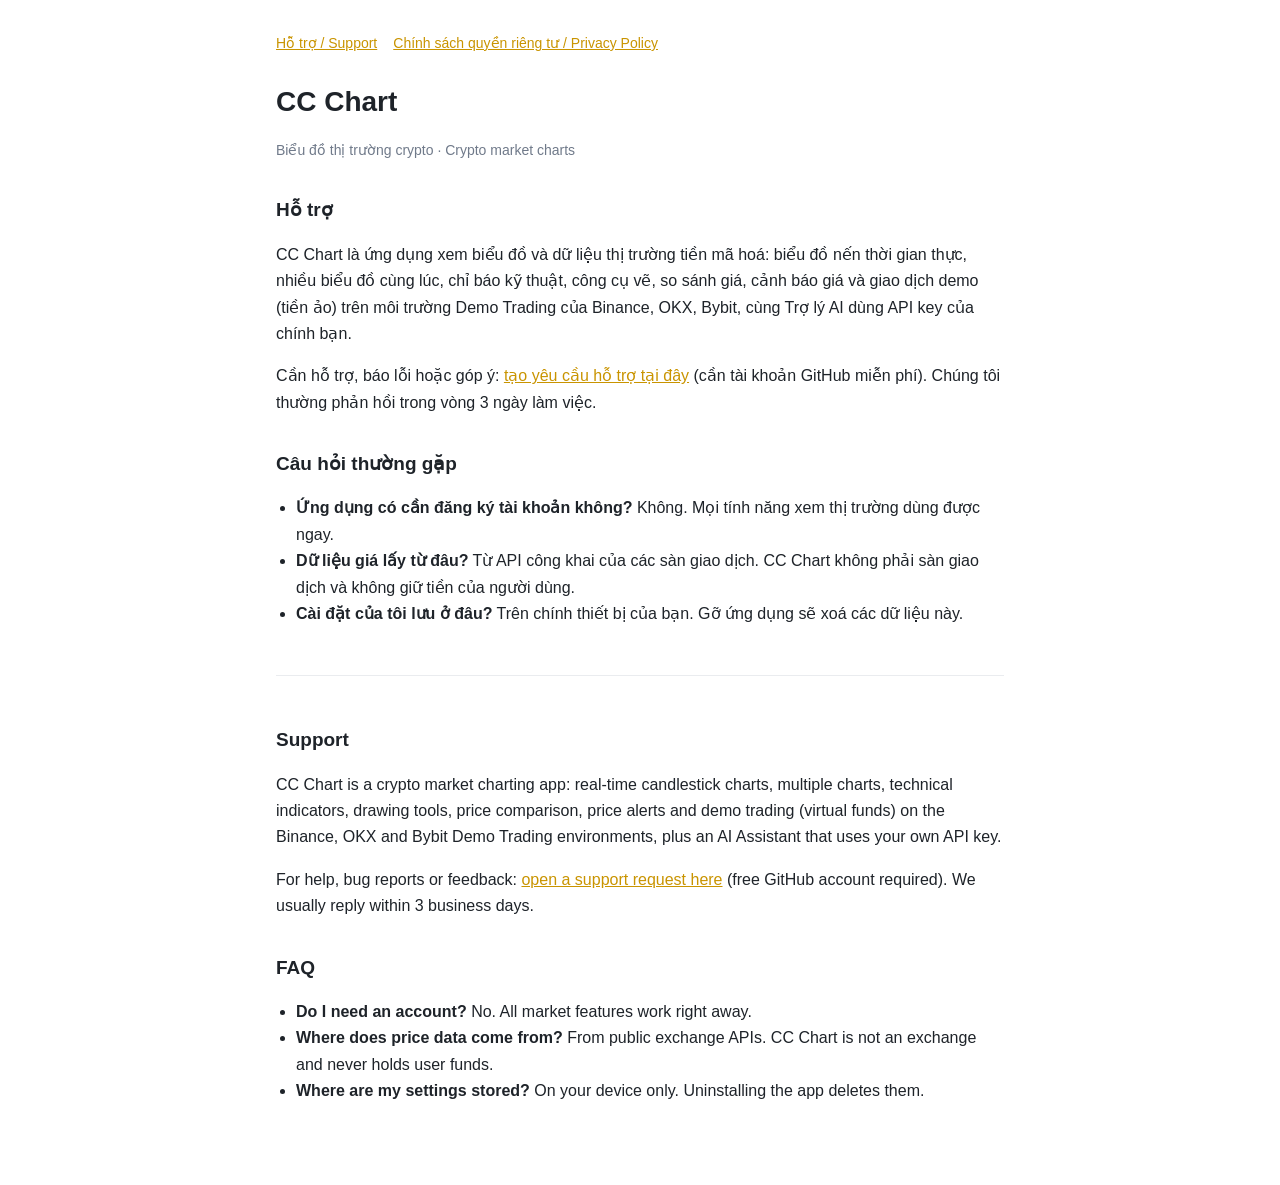
==== index.html @ 3f622470 "Thêm lại Trợ lý AI (Anthropic, key của người dùng)" ====
<!doctype html><html lang="vi"><head><meta charset="utf-8"><meta name="viewport" content="width=device-width,initial-scale=1">
<title>CC Chart — Hỗ trợ / Support</title><link rel="stylesheet" href="style.css"></head><body><main>
<nav><a href="./">Hỗ trợ / Support</a><a href="privacy.html">Chính sách quyền riêng tư / Privacy Policy</a></nav>
<h1>CC Chart</h1><p class="muted">Biểu đồ thị trường crypto · Crypto market charts</p>

<h2>Hỗ trợ</h2>
<p>CC Chart là ứng dụng xem biểu đồ và dữ liệu thị trường tiền mã hoá: biểu đồ nến thời gian thực, nhiều biểu đồ cùng lúc, chỉ báo kỹ thuật, công cụ vẽ, so sánh giá, cảnh báo giá và giao dịch demo (tiền ảo) trên môi trường Demo Trading của Binance, OKX, Bybit, cùng Trợ lý AI dùng API key của chính bạn.</p>
<p>Cần hỗ trợ, báo lỗi hoặc góp ý: <a href="https://github.com/Thientran2910/cc-chart-legal/issues/new">tạo yêu cầu hỗ trợ tại đây</a> (cần tài khoản GitHub miễn phí). Chúng tôi thường phản hồi trong vòng 3 ngày làm việc.</p>
<h2>Câu hỏi thường gặp</h2>
<ul>
<li><b>Ứng dụng có cần đăng ký tài khoản không?</b> Không. Mọi tính năng xem thị trường dùng được ngay.</li>
<li><b>Dữ liệu giá lấy từ đâu?</b> Từ API công khai của các sàn giao dịch. CC Chart không phải sàn giao dịch và không giữ tiền của người dùng.</li>
<li><b>Cài đặt của tôi lưu ở đâu?</b> Trên chính thiết bị của bạn. Gỡ ứng dụng sẽ xoá các dữ liệu này.</li>
</ul>

<hr>
<h2>Support</h2>
<p>CC Chart is a crypto market charting app: real-time candlestick charts, multiple charts, technical indicators, drawing tools, price comparison, price alerts and demo trading (virtual funds) on the Binance, OKX and Bybit Demo Trading environments, plus an AI Assistant that uses your own API key.</p>
<p>For help, bug reports or feedback: <a href="https://github.com/Thientran2910/cc-chart-legal/issues/new">open a support request here</a> (free GitHub account required). We usually reply within 3 business days.</p>
<h2>FAQ</h2>
<ul>
<li><b>Do I need an account?</b> No. All market features work right away.</li>
<li><b>Where does price data come from?</b> From public exchange APIs. CC Chart is not an exchange and never holds user funds.</li>
<li><b>Where are my settings stored?</b> On your device only. Uninstalling the app deletes them.</li>
</ul>
</main></body></html>
---- style.css ----
:root{--bg:#fff;--fg:#1e2329;--muted:#707a8a;--line:#eaecef;--accent:#c99400}
@media (prefers-color-scheme:dark){:root{--bg:#0b0e11;--fg:#eaecef;--muted:#848e9c;--line:#2b3139;--accent:#f0b90b}}
*{box-sizing:border-box}body{margin:0;background:var(--bg);color:var(--fg);font:16px/1.65 -apple-system,BlinkMacSystemFont,"Segoe UI",Roboto,sans-serif}
main{max-width:760px;margin:0 auto;padding:32px 16px 64px}h1{font-size:28px;margin:0 0 4px}h2{font-size:19px;margin:32px 0 8px}
.muted{color:var(--muted);font-size:14px}a{color:var(--accent)}nav{display:flex;gap:16px;font-size:14px;margin-bottom:24px}
hr{border:0;border-top:1px solid var(--line);margin:48px 0}ul{padding-left:20px}
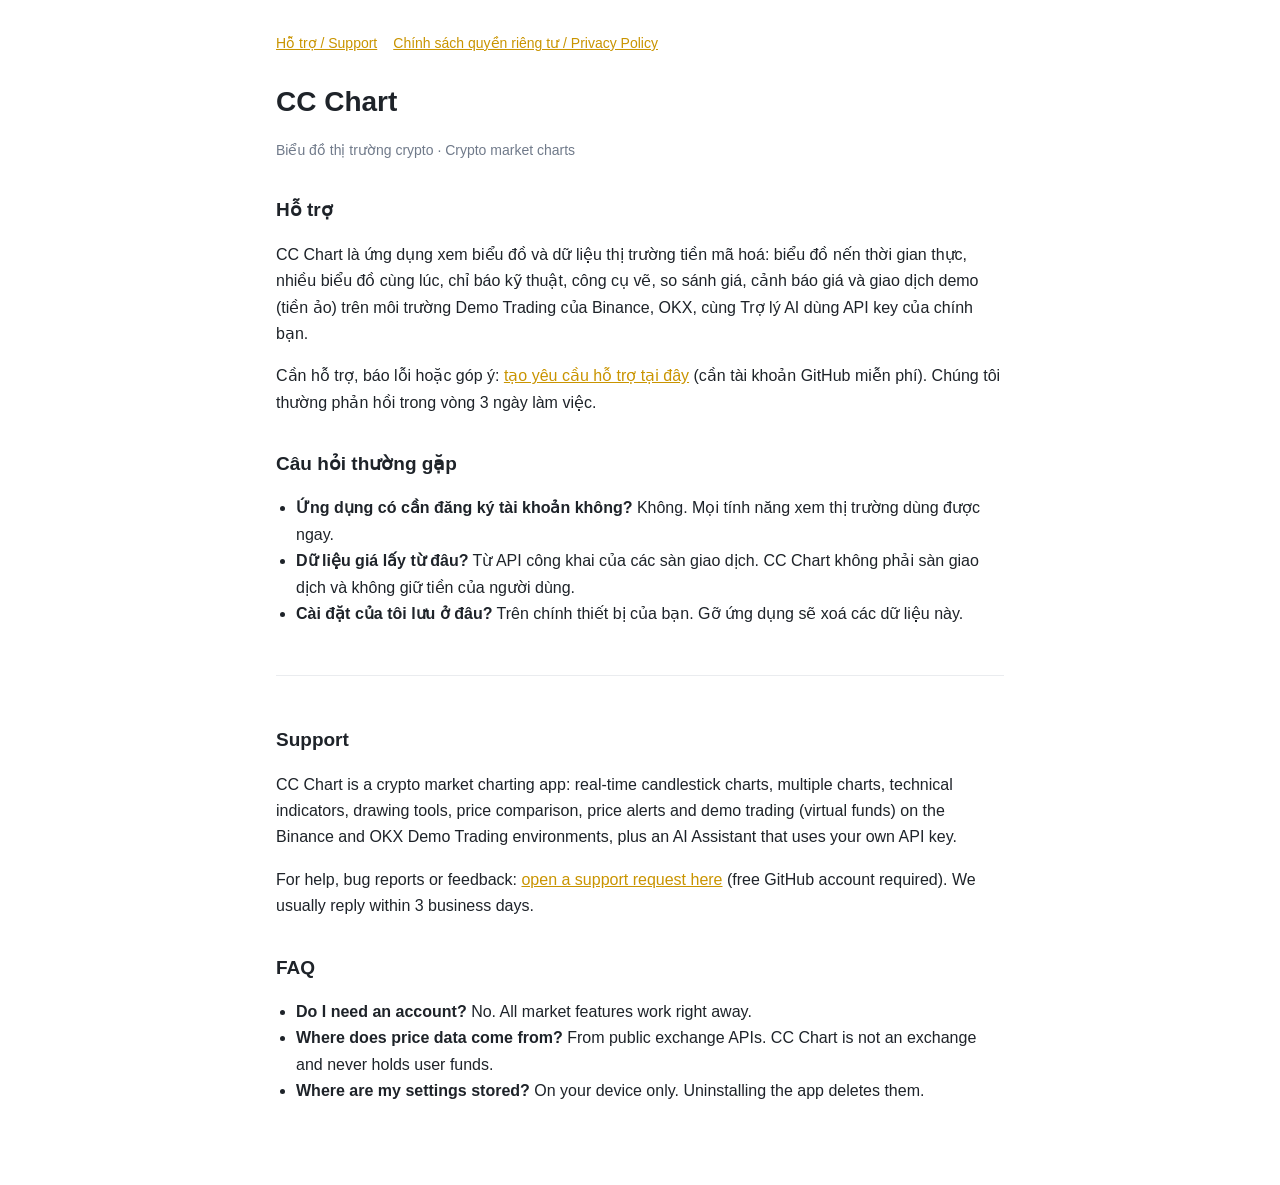
==== commit 2cdabea5: "Bản 1.0: Binance và OKX" ====
--- a/index.html
+++ b/index.html
@@ -4,7 +4,7 @@
 <h1>CC Chart</h1><p class="muted">Biểu đồ thị trường crypto · Crypto market charts</p>
 
 <h2>Hỗ trợ</h2>
-<p>CC Chart là ứng dụng xem biểu đồ và dữ liệu thị trường tiền mã hoá: biểu đồ nến thời gian thực, nhiều biểu đồ cùng lúc, chỉ báo kỹ thuật, công cụ vẽ, so sánh giá, cảnh báo giá và giao dịch demo (tiền ảo) trên môi trường Demo Trading của Binance, OKX, Bybit, cùng Trợ lý AI dùng API key của chính bạn.</p>
+<p>CC Chart là ứng dụng xem biểu đồ và dữ liệu thị trường tiền mã hoá: biểu đồ nến thời gian thực, nhiều biểu đồ cùng lúc, chỉ báo kỹ thuật, công cụ vẽ, so sánh giá, cảnh báo giá và giao dịch demo (tiền ảo) trên môi trường Demo Trading của Binance, OKX, cùng Trợ lý AI dùng API key của chính bạn.</p>
 <p>Cần hỗ trợ, báo lỗi hoặc góp ý: <a href="https://github.com/Thientran2910/cc-chart-legal/issues/new">tạo yêu cầu hỗ trợ tại đây</a> (cần tài khoản GitHub miễn phí). Chúng tôi thường phản hồi trong vòng 3 ngày làm việc.</p>
 <h2>Câu hỏi thường gặp</h2>
 <ul>
@@ -15,7 +15,7 @@
 
 <hr>
 <h2>Support</h2>
-<p>CC Chart is a crypto market charting app: real-time candlestick charts, multiple charts, technical indicators, drawing tools, price comparison, price alerts and demo trading (virtual funds) on the Binance, OKX and Bybit Demo Trading environments, plus an AI Assistant that uses your own API key.</p>
+<p>CC Chart is a crypto market charting app: real-time candlestick charts, multiple charts, technical indicators, drawing tools, price comparison, price alerts and demo trading (virtual funds) on the Binance and OKX Demo Trading environments, plus an AI Assistant that uses your own API key.</p>
 <p>For help, bug reports or feedback: <a href="https://github.com/Thientran2910/cc-chart-legal/issues/new">open a support request here</a> (free GitHub account required). We usually reply within 3 business days.</p>
 <h2>FAQ</h2>
 <ul>
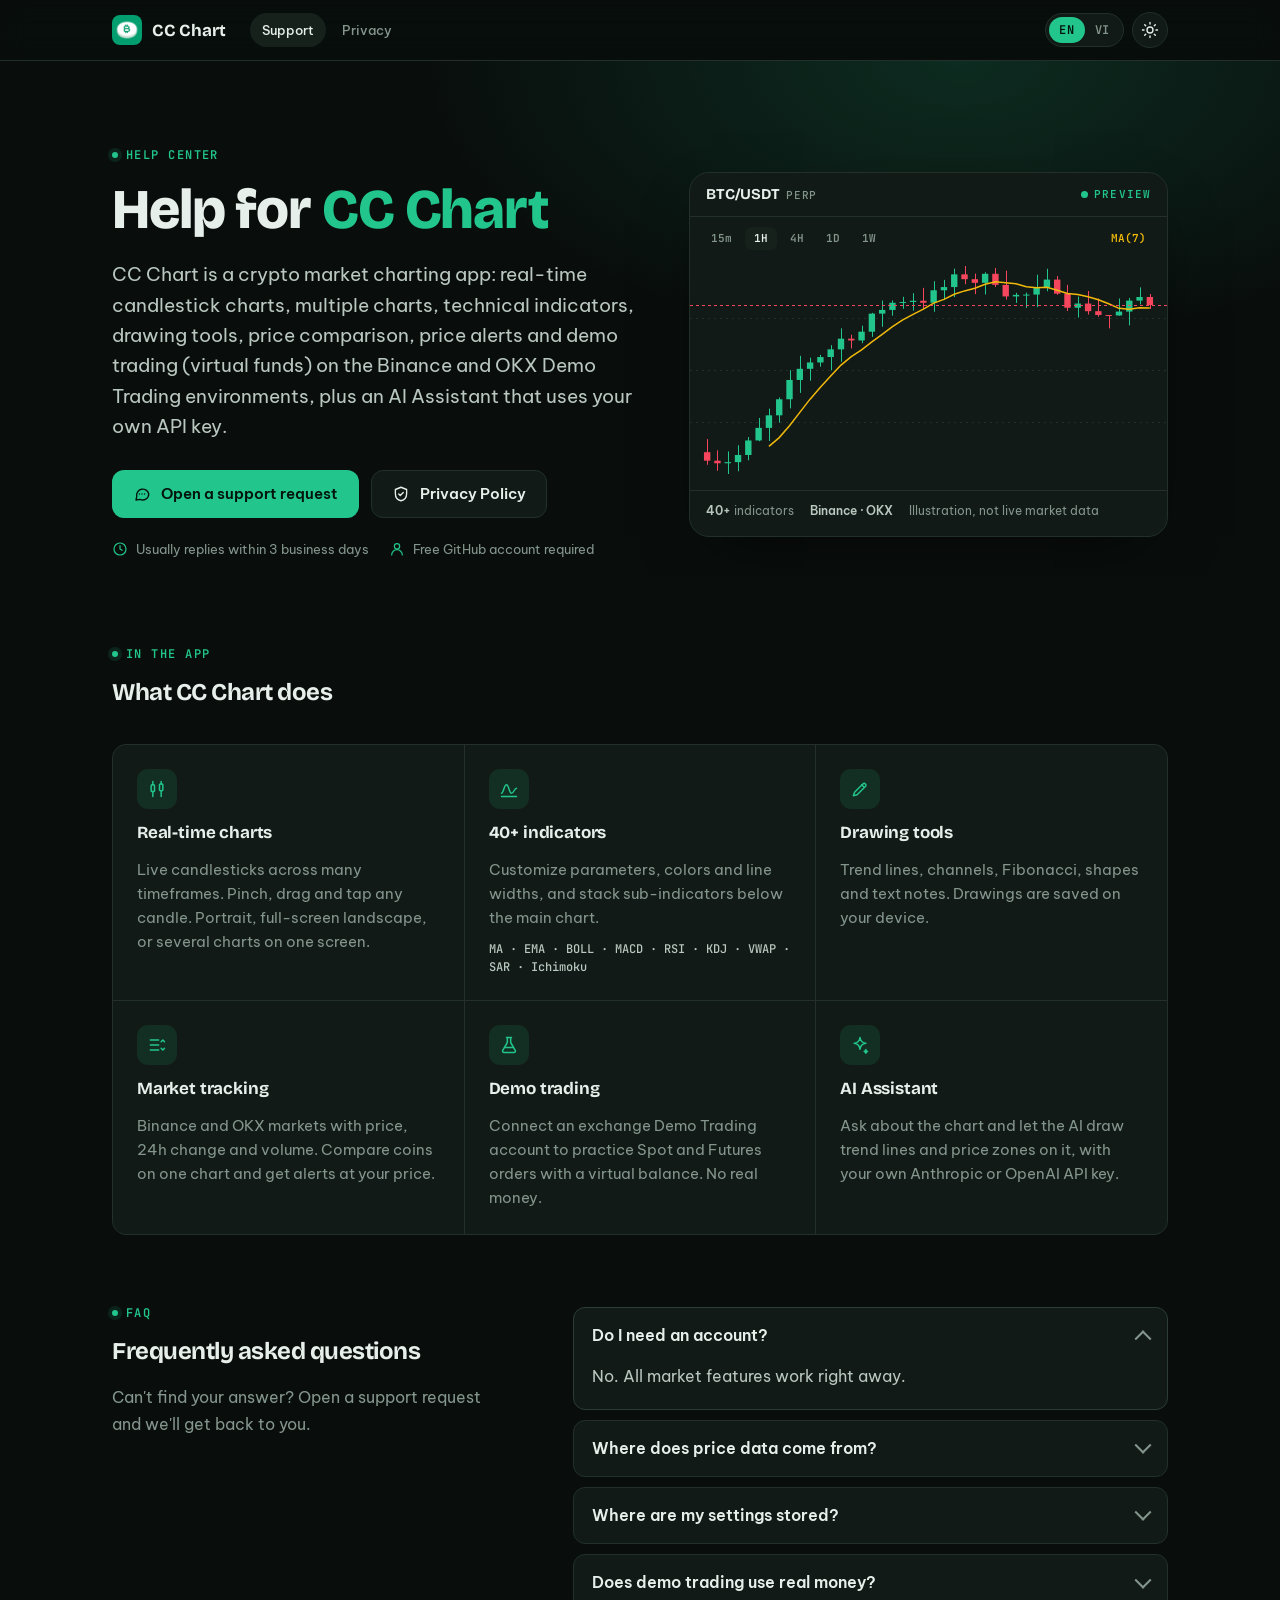
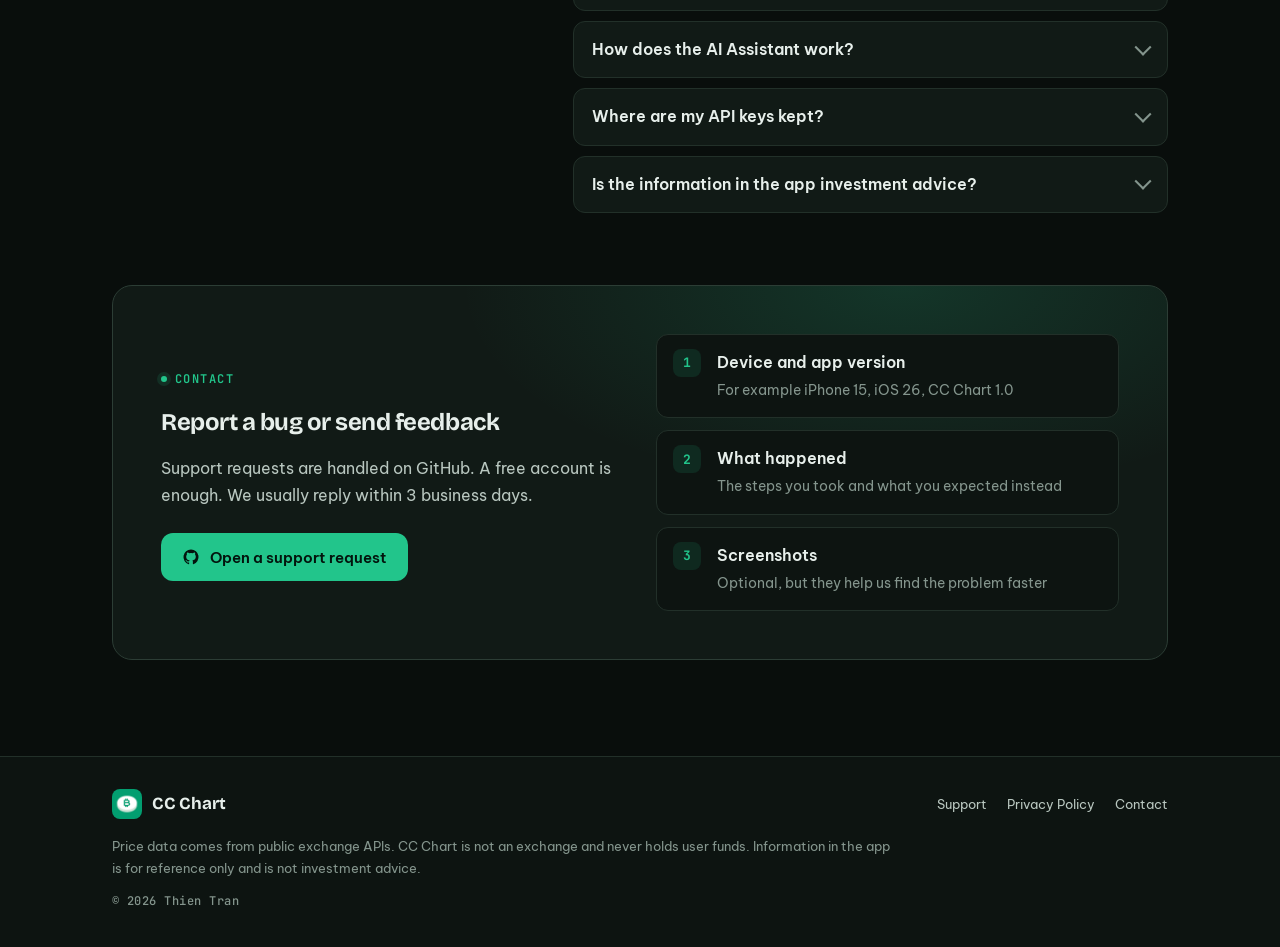
==== commit 4369afb4: "Làm lại trang Hỗ trợ và Quyền riêng tư: song ngữ EN/VI, giao diện tối/sáng Co-Authored-By: Claude Op" ====
--- a/index.html
+++ b/index.html
@@ -1,26 +1,592 @@
-<!doctype html><html lang="vi"><head><meta charset="utf-8"><meta name="viewport" content="width=device-width,initial-scale=1">
-<title>CC Chart — Hỗ trợ / Support</title><link rel="stylesheet" href="style.css"></head><body><main>
-<nav><a href="./">Hỗ trợ / Support</a><a href="privacy.html">Chính sách quyền riêng tư / Privacy Policy</a></nav>
-<h1>CC Chart</h1><p class="muted">Biểu đồ thị trường crypto · Crypto market charts</p>
-
-<h2>Hỗ trợ</h2>
-<p>CC Chart là ứng dụng xem biểu đồ và dữ liệu thị trường tiền mã hoá: biểu đồ nến thời gian thực, nhiều biểu đồ cùng lúc, chỉ báo kỹ thuật, công cụ vẽ, so sánh giá, cảnh báo giá và giao dịch demo (tiền ảo) trên môi trường Demo Trading của Binance, OKX, cùng Trợ lý AI dùng API key của chính bạn.</p>
-<p>Cần hỗ trợ, báo lỗi hoặc góp ý: <a href="https://github.com/Thientran2910/cc-chart-legal/issues/new">tạo yêu cầu hỗ trợ tại đây</a> (cần tài khoản GitHub miễn phí). Chúng tôi thường phản hồi trong vòng 3 ngày làm việc.</p>
-<h2>Câu hỏi thường gặp</h2>
-<ul>
-<li><b>Ứng dụng có cần đăng ký tài khoản không?</b> Không. Mọi tính năng xem thị trường dùng được ngay.</li>
-<li><b>Dữ liệu giá lấy từ đâu?</b> Từ API công khai của các sàn giao dịch. CC Chart không phải sàn giao dịch và không giữ tiền của người dùng.</li>
-<li><b>Cài đặt của tôi lưu ở đâu?</b> Trên chính thiết bị của bạn. Gỡ ứng dụng sẽ xoá các dữ liệu này.</li>
-</ul>
-
-<hr>
-<h2>Support</h2>
-<p>CC Chart is a crypto market charting app: real-time candlestick charts, multiple charts, technical indicators, drawing tools, price comparison, price alerts and demo trading (virtual funds) on the Binance and OKX Demo Trading environments, plus an AI Assistant that uses your own API key.</p>
-<p>For help, bug reports or feedback: <a href="https://github.com/Thientran2910/cc-chart-legal/issues/new">open a support request here</a> (free GitHub account required). We usually reply within 3 business days.</p>
-<h2>FAQ</h2>
-<ul>
-<li><b>Do I need an account?</b> No. All market features work right away.</li>
-<li><b>Where does price data come from?</b> From public exchange APIs. CC Chart is not an exchange and never holds user funds.</li>
-<li><b>Where are my settings stored?</b> On your device only. Uninstalling the app deletes them.</li>
-</ul>
-</main></body></html>
+<!doctype html>
+<html lang="en" data-lang="en" data-mode="dark">
+<head>
+<meta charset="utf-8">
+<meta name="viewport" content="width=device-width, initial-scale=1, viewport-fit=cover">
+<title data-en="CC Chart Support" data-vi="Hỗ trợ CC Chart">CC Chart Support</title>
+<meta name="description" content="Help, FAQ and contact for CC Chart, a real-time crypto charting app.">
+<meta name="claude:viewport-fit-sides" content="cover">
+<meta name="theme-color" content="#090e0c">
+<link rel="icon" href="[data-uri]">
+<link rel="preconnect" href="https://fonts.googleapis.com"><link rel="preconnect" href="https://fonts.gstatic.com" crossorigin><link rel="stylesheet" href="https://fonts.googleapis.com/css2?family=Be+Vietnam+Pro:wght@400;500;600;700&family=Bricolage+Grotesque:opsz,wght@12..96,600..800&family=JetBrains+Mono:wght@500;600;700&display=swap">
+<script>(function(){var d=document.documentElement,s=null;try{s=window.localStorage}catch(e){}function g(k){try{return s&&s.getItem(k)}catch(e){return null}}var l=g('cc-chart-legal.lang'),m=g('cc-chart-legal.mode');d.setAttribute('data-lang',l==='vi'?'vi':'en');d.setAttribute('data-mode',m==='light'?'light':'dark');d.lang=l==='vi'?'vi':'en';})();</script>
+<style>
+/* Layout: sticky glass header, one 1120px column; hero splits text | live candle card, collapses to one column on phones. */
+:root {
+  --bg: #090e0c;
+  --bg-2: #0d1411;
+  --surface: #111a16;
+  --surface-2: #16211c;
+  --line: #223029;
+  --line-2: #2c3d35;
+  --fg: #e7efeb;
+  --fg-2: #b9c7c0;
+  --muted: #84958d;
+  --accent: #22c58b;
+  --accent-2: #5fe0b0;
+  --accent-ink: #03140d;
+  --accent-soft: rgba(34, 197, 139, 0.12);
+  --down: #f6465d;
+  --ma: #f0b90b;
+  --header: rgba(9, 14, 12, 0.72);
+  --shadow: 0 24px 60px -24px rgba(0, 0, 0, 0.7);
+  --glow: radial-gradient(60% 80% at 75% 0%, rgba(34, 197, 139, 0.16), transparent 70%);
+  --font-display: "Bricolage Grotesque", "Be Vietnam Pro", ui-sans-serif, system-ui, sans-serif;
+  --font-body: "Be Vietnam Pro", ui-sans-serif, system-ui, -apple-system, "Segoe UI", sans-serif;
+  --font-mono: "JetBrains Mono", ui-monospace, SFMono-Regular, Menlo, monospace;
+  --step--1: 0.8125rem;
+  --step-0: 1rem;
+  --step-1: 1.1875rem;
+  --step-2: 1.5rem;
+  --step-3: clamp(2.125rem, 1.4rem + 3vw, 3.5rem);
+  --radius: 14px;
+  color-scheme: dark;
+}
+:root[data-mode="light"] {
+  --bg: #f5f8f6;
+  --bg-2: #eef3f0;
+  --surface: #ffffff;
+  --surface-2: #f0f5f2;
+  --line: #dde6e1;
+  --line-2: #cbd8d1;
+  --fg: #0e1a15;
+  --fg-2: #33443c;
+  --muted: #5a6b63;
+  --accent: #038a5e;
+  --accent-2: #02a06c;
+  --accent-ink: #ffffff;
+  --accent-soft: rgba(3, 138, 94, 0.09);
+  --down: #cf304a;
+  --ma: #b98a00;
+  --header: rgba(245, 248, 246, 0.78);
+  --shadow: 0 24px 50px -28px rgba(14, 40, 30, 0.35);
+  --glow: radial-gradient(60% 80% at 75% 0%, rgba(3, 158, 109, 0.12), transparent 70%);
+  color-scheme: light;
+}
+
+:root:not([data-lang="vi"]) .vi,
+:root[data-lang="vi"] .en { display: none !important; }
+
+* { box-sizing: border-box; }
+html { overflow-x: clip; -webkit-text-size-adjust: 100%; scroll-padding-top: 88px; }
+body {
+  margin: 0;
+  background: var(--bg);
+  color: var(--fg);
+  font: 400 var(--step-0)/1.7 var(--font-body);
+  -webkit-font-smoothing: antialiased;
+  transition: background-color .25s ease, color .25s ease;
+}
+body::before {
+  content: ""; position: fixed; inset: 0 0 auto; height: env(safe-area-inset-top, 0px);
+  z-index: 30; background: var(--bg);
+}
+a { color: var(--accent); text-decoration-thickness: 1px; text-underline-offset: 3px; }
+a:hover { color: var(--accent-2); }
+:focus-visible { outline: 2px solid var(--accent); outline-offset: 3px; border-radius: 6px; }
+h1, h2, h3 { font-family: var(--font-display); text-wrap: balance; margin: 0; letter-spacing: -0.02em; }
+p { margin: 0; }
+img { max-width: 100%; }
+
+.wrap {
+  width: 100%; max-width: 1120px; margin: 0 auto;
+  padding-left: max(16px, env(safe-area-inset-left, 0px));
+  padding-right: max(16px, env(safe-area-inset-right, 0px));
+}
+@media (min-width: 720px) {
+  .wrap { padding-left: max(32px, env(safe-area-inset-left, 0px)); padding-right: max(32px, env(safe-area-inset-right, 0px)); }
+}
+
+/* Header */
+.site-header {
+  position: sticky; top: env(safe-area-inset-top, 0px); z-index: 20;
+  background: var(--header);
+  backdrop-filter: saturate(160%) blur(14px); -webkit-backdrop-filter: saturate(160%) blur(14px);
+  border-bottom: 1px solid var(--line);
+}
+.site-header .wrap { display: flex; align-items: center; gap: 16px; padding-block: 12px; }
+.brand { display: flex; align-items: center; gap: 10px; color: var(--fg); text-decoration: none; font: 700 1.0625rem/1 var(--font-display); letter-spacing: -0.01em; }
+.brand:hover { color: var(--fg); }
+.brand img { width: 30px; height: 30px; border-radius: 8px; display: block; }
+.nav { display: flex; gap: 4px; margin-left: 8px; }
+.nav a {
+  color: var(--muted); text-decoration: none; font-size: var(--step--1); font-weight: 500;
+  padding: 6px 12px; border-radius: 999px; white-space: nowrap;
+}
+.nav a:hover { color: var(--fg); background: var(--surface-2); }
+.nav a[aria-current="page"] { color: var(--fg); background: var(--surface-2); }
+.controls { margin-left: auto; display: flex; align-items: center; gap: 8px; }
+.seg {
+  display: inline-flex; padding: 3px; border-radius: 999px;
+  background: var(--surface); border: 1px solid var(--line);
+}
+.seg button {
+  appearance: none; border: 0; background: transparent; color: var(--muted); cursor: pointer;
+  font: 600 0.75rem/1 var(--font-mono); letter-spacing: 0.06em;
+  padding: 7px 10px; border-radius: 999px;
+}
+.seg button[aria-pressed="true"] { background: var(--accent); color: var(--accent-ink); }
+.icon-btn {
+  appearance: none; width: 36px; height: 36px; border-radius: 999px; cursor: pointer;
+  display: inline-grid; place-items: center;
+  background: var(--surface); border: 1px solid var(--line); color: var(--fg);
+}
+.icon-btn:hover { border-color: var(--line-2); }
+.icon-btn svg { width: 18px; height: 18px; }
+:root:not([data-mode="light"]) .i-moon, :root[data-mode="light"] .i-sun { display: none; }
+@media (max-width: 560px) {
+  .nav { display: none; }
+  .brand span { display: none; }
+}
+@media (max-width: 380px) { .brand img { width: 26px; height: 26px; } }
+
+/* Mobile page tabs (header nav hides on phones) */
+.site-header .tabs-m { display: none; }
+@media (max-width: 560px) {
+  .site-header .tabs-m { display: flex; gap: 6px; padding-block: 0 12px; }
+  .tabs-m a {
+    flex: 1; text-align: center; text-decoration: none; color: var(--muted); font-size: var(--step--1); font-weight: 600;
+    padding: 8px 10px; border-radius: 10px; border: 1px solid var(--line); background: var(--surface);
+  }
+  .tabs-m a[aria-current="page"] { color: var(--fg); border-color: var(--line-2); background: var(--surface-2); }
+}
+
+/* Shared pieces */
+.eyebrow {
+  display: inline-flex; align-items: center; gap: 8px;
+  font: 600 0.75rem/1 var(--font-mono); letter-spacing: 0.12em; text-transform: uppercase; color: var(--accent);
+}
+.eyebrow::before { content: ""; width: 6px; height: 6px; border-radius: 50%; background: var(--accent); box-shadow: 0 0 0 4px var(--accent-soft); }
+.lead { color: var(--fg-2); font-size: var(--step-1); line-height: 1.6; max-width: 34em; }
+.btn {
+  display: inline-flex; align-items: center; gap: 10px; text-decoration: none; cursor: pointer;
+  font: 600 0.9375rem/1 var(--font-body); padding: 14px 20px; border-radius: 12px;
+  border: 1px solid transparent; transition: transform .15s ease, background-color .15s ease, border-color .15s ease;
+}
+.btn svg { width: 18px; height: 18px; flex: none; }
+.btn-primary { background: var(--accent); color: var(--accent-ink); }
+.btn-primary:hover { background: var(--accent-2); color: var(--accent-ink); transform: translateY(-1px); }
+.btn-ghost { background: var(--surface); color: var(--fg); border-color: var(--line); }
+.btn-ghost:hover { color: var(--fg); border-color: var(--line-2); transform: translateY(-1px); }
+.section { padding-block: 72px 0; }
+.section-head { display: grid; gap: 12px; margin-bottom: 32px; max-width: 40em; }
+.section-head h2 { font-size: var(--step-2); font-weight: 700; }
+.section-head p { color: var(--muted); }
+.mono { font-family: var(--font-mono); font-variant-numeric: tabular-nums; }
+
+/* Footer */
+.site-footer { margin-top: 96px; border-top: 1px solid var(--line); background: var(--bg-2); }
+.site-footer .wrap { display: grid; gap: 16px; padding-block: 32px 40px; }
+.foot-row { display: flex; flex-wrap: wrap; align-items: center; gap: 12px 24px; justify-content: space-between; }
+.foot-links { display: flex; flex-wrap: wrap; gap: 8px 20px; font-size: var(--step--1); }
+.foot-links a { color: var(--fg-2); text-decoration: none; }
+.foot-links a:hover { color: var(--accent); }
+.foot-note { color: var(--muted); font-size: var(--step--1); max-width: 60em; }
+.copyright { color: var(--muted); font: 500 0.75rem/1 var(--font-mono); letter-spacing: 0.04em; }
+
+@media (prefers-reduced-motion: reduce) {
+  *, *::before, *::after { transition: none !important; animation: none !important; }
+}
+
+.skip { position: absolute; left: -9999px; top: 8px; z-index: 40; padding: 8px 12px; border-radius: 8px; background: var(--accent); color: var(--accent-ink); }
+.skip:focus { left: 16px; }
+
+.hero { position: relative; overflow: hidden; }
+.hero::before { content: ""; position: absolute; inset: 0; background: var(--glow); pointer-events: none; }
+.hero .wrap { position: relative; display: grid; gap: 48px; padding-block: 64px 8px; align-items: center; }
+@media (min-width: 900px) { .hero .wrap { grid-template-columns: 1.05fr 0.95fr; padding-block: 88px 16px; } }
+.hero-copy { display: grid; gap: 20px; min-width: 0; }
+.hero h1 { font-size: var(--step-3); line-height: 1.04; font-weight: 800; }
+.hero h1 em { font-style: normal; color: var(--accent); }
+.cta-row { display: flex; flex-wrap: wrap; gap: 12px; margin-top: 8px; }
+.meta-row { display: flex; flex-wrap: wrap; gap: 8px 20px; color: var(--muted); font-size: var(--step--1); }
+.meta-row span { display: inline-flex; align-items: center; gap: 8px; }
+.meta-row svg { width: 16px; height: 16px; color: var(--accent); flex: none; }
+
+/* Candle card */
+.chart-card {
+  min-width: 0; border-radius: 20px; background: var(--surface); border: 1px solid var(--line);
+  box-shadow: var(--shadow); overflow: hidden;
+}
+.chart-top { display: flex; align-items: center; gap: 12px; padding: 14px 16px; border-bottom: 1px solid var(--line); }
+.pair { font: 700 0.9375rem/1 var(--font-display); }
+.pair small { font: 500 0.6875rem/1 var(--font-mono); color: var(--muted); margin-left: 6px; letter-spacing: 0.06em; }
+.live { display: inline-flex; align-items: center; gap: 6px; margin-left: auto; font: 600 0.6875rem/1 var(--font-mono); letter-spacing: 0.1em; color: var(--accent); }
+.live::before { content: ""; width: 7px; height: 7px; border-radius: 50%; background: var(--accent); animation: pulse 1.6s ease-in-out infinite; }
+@keyframes pulse { 50% { opacity: .25; } }
+.tf { display: flex; gap: 4px; padding: 10px 12px 0; overflow-x: auto; }
+.tf span { font: 600 0.6875rem/1 var(--font-mono); color: var(--muted); padding: 6px 9px; border-radius: 7px; }
+.tf span.on { color: var(--fg); background: var(--surface-2); }
+.tf .ma { margin-left: auto; color: var(--ma); white-space: nowrap; }
+.chart-card canvas { display: block; width: 100%; height: 240px; }
+.chart-foot { display: flex; gap: 16px; padding: 10px 16px 14px; border-top: 1px solid var(--line); color: var(--muted); font-size: 0.75rem; flex-wrap: wrap; }
+.chart-foot b { color: var(--fg-2); font-weight: 600; }
+
+/* Feature grid with hairlines rather than separate cards */
+.features {
+  display: grid; grid-template-columns: 1fr; border: 1px solid var(--line); border-radius: var(--radius);
+  overflow: hidden; background: var(--line); gap: 1px;
+}
+@media (min-width: 640px) { .features { grid-template-columns: repeat(2, 1fr); } }
+@media (min-width: 960px) { .features { grid-template-columns: repeat(3, 1fr); } }
+.feature { background: var(--surface); padding: 24px; display: grid; gap: 10px; align-content: start; min-width: 0; }
+.feature .ic {
+  width: 40px; height: 40px; border-radius: 11px; display: grid; place-items: center;
+  background: var(--accent-soft); color: var(--accent);
+}
+.feature .ic svg { width: 20px; height: 20px; }
+.feature h3 { font-size: 1.0625rem; font-weight: 700; letter-spacing: -0.01em; }
+.feature p { color: var(--muted); font-size: 0.9375rem; line-height: 1.6; }
+.feature .tag { font: 500 0.75rem/1.5 var(--font-mono); color: var(--fg-2); }
+
+/* FAQ */
+.faq-layout { display: grid; gap: 32px; }
+@media (min-width: 900px) { .faq-layout { grid-template-columns: 0.8fr 1.2fr; gap: 64px; } .faq-layout .section-head { position: sticky; top: 96px; align-self: start; } }
+.faq { display: grid; gap: 10px; min-width: 0; }
+.faq details { background: var(--surface); border: 1px solid var(--line); border-radius: 12px; transition: border-color .2s ease; }
+.faq details[open] { border-color: var(--line-2); }
+.faq summary {
+  list-style: none; cursor: pointer; display: flex; align-items: center; gap: 16px;
+  padding: 16px 18px; font-weight: 600; font-size: 1rem; line-height: 1.45;
+}
+.faq summary::-webkit-details-marker { display: none; }
+.faq summary::after {
+  content: ""; margin-left: auto; flex: none; width: 10px; height: 10px;
+  border-right: 2px solid var(--muted); border-bottom: 2px solid var(--muted);
+  transform: rotate(45deg) translate(-2px, -2px); transition: transform .2s ease;
+}
+.faq details[open] summary::after { transform: rotate(-135deg) translate(-2px, -2px); }
+.faq .ans { padding: 0 18px 18px; color: var(--fg-2); max-width: 62ch; }
+
+/* Contact panel */
+.contact {
+  position: relative; overflow: hidden; border-radius: 20px; border: 1px solid var(--line-2);
+  background: var(--surface); display: grid; gap: 32px; padding: 32px 24px;
+}
+.contact::before { content: ""; position: absolute; inset: 0; background: var(--glow); pointer-events: none; }
+.contact > * { position: relative; min-width: 0; }
+@media (min-width: 860px) { .contact { grid-template-columns: 1fr 1fr; padding: 48px; align-items: center; } }
+.contact h2 { font-size: var(--step-2); font-weight: 700; margin-bottom: 12px; }
+.contact p { color: var(--fg-2); }
+.contact .cta-row { margin-top: 24px; }
+.checklist { list-style: none; margin: 0; padding: 0; display: grid; gap: 12px; counter-reset: c; }
+.checklist li {
+  counter-increment: c; display: grid; grid-template-columns: 32px 1fr; gap: 12px; align-items: start;
+  padding: 14px 16px; border-radius: 12px; background: var(--bg-2); border: 1px solid var(--line);
+}
+.checklist li::before {
+  content: counter(c); width: 28px; height: 28px; border-radius: 8px; display: grid; place-items: center;
+  font: 700 0.8125rem/1 var(--font-mono); background: var(--accent-soft); color: var(--accent);
+}
+.checklist b { display: block; font-weight: 600; }
+.checklist span { color: var(--muted); font-size: 0.875rem; }
+
+</style>
+</head>
+<body>
+<a class="skip" href="#main">Skip to content</a>
+<header class="site-header"><div class="wrap">
+  <a class="brand" href="./"><img src="[data-uri]" alt="" width="30" height="30"><span>CC Chart</span></a>
+  <nav class="nav" aria-label="Pages">
+    <a href="./" aria-current="page"><span class="en">Support</span><span class="vi">Hỗ trợ</span></a>
+    <a href="privacy.html"><span class="en">Privacy</span><span class="vi">Quyền riêng tư</span></a>
+  </nav>
+  <div class="controls">
+    <div class="seg" role="group" aria-label="Language / Ngôn ngữ">
+      <button type="button" id="lang-en" data-set-lang="en" aria-pressed="true">EN</button>
+      <button type="button" id="lang-vi" data-set-lang="vi" aria-pressed="false">VI</button>
+    </div>
+    <button type="button" id="mode-toggle" class="icon-btn" data-toggle-mode aria-label="Switch theme"><svg class="i-sun" viewBox="0 0 24 24" fill="none" stroke="currentColor" stroke-width="1.8" stroke-linecap="round" stroke-linejoin="round" aria-hidden="true"><circle cx="12" cy="12" r="4"/><path d="M12 2v2M12 20v2M4.9 4.9l1.4 1.4M17.7 17.7l1.4 1.4M2 12h2M20 12h2M4.9 19.1l1.4-1.4M17.7 6.3l1.4-1.4"/></svg><svg class="i-moon" viewBox="0 0 24 24" fill="none" stroke="currentColor" stroke-width="1.8" stroke-linecap="round" stroke-linejoin="round" aria-hidden="true"><path d="M20 14.5A8 8 0 1 1 9.5 4a6.5 6.5 0 0 0 10.5 10.5Z"/></svg></button>
+  </div>
+</div>
+<div class="wrap tabs-m">
+  <a href="./" aria-current="page"><span class="en">Support</span><span class="vi">Hỗ trợ</span></a>
+  <a href="privacy.html"><span class="en">Privacy Policy</span><span class="vi">Quyền riêng tư</span></a>
+</div>
+</header>
+<main id="main">
+<section class="hero">
+  <div class="wrap">
+    <div class="hero-copy">
+      <span class="eyebrow"><span class="en">Help center</span><span class="vi">Trung tâm hỗ trợ</span></span>
+      <h1><span class="en">Help for <em>CC Chart</em></span><span class="vi">Hỗ trợ <em>CC Chart</em></span></h1>
+      <p class="lead">
+        <span class="en">CC Chart is a crypto market charting app: real-time candlestick charts, multiple charts, technical indicators, drawing tools, price comparison, price alerts and demo trading (virtual funds) on the Binance and OKX Demo Trading environments, plus an AI Assistant that uses your own API key.</span>
+        <span class="vi">CC Chart là ứng dụng xem biểu đồ và dữ liệu thị trường tiền mã hoá: biểu đồ nến thời gian thực, nhiều biểu đồ cùng lúc, chỉ báo kỹ thuật, công cụ vẽ, so sánh giá, cảnh báo giá và giao dịch demo (tiền ảo) trên môi trường Demo Trading của Binance, OKX, cùng Trợ lý AI dùng API key của chính bạn.</span>
+      </p>
+      <div class="cta-row">
+        <a class="btn btn-primary" href="https://github.com/Thientran2910/cc-chart-legal/issues/new" target="_blank" rel="noopener">
+          <svg viewBox="0 0 24 24" fill="none" stroke="currentColor" stroke-width="1.8" stroke-linecap="round" stroke-linejoin="round" aria-hidden="true"><path d="M21 12a8 8 0 0 1-11.6 7.1L4 20l1-4.6A8 8 0 1 1 21 12Z"/><path d="M8.5 12h.01M12 12h.01M15.5 12h.01"/></svg><span class="en">Open a support request</span><span class="vi">Tạo yêu cầu hỗ trợ</span>
+        </a>
+        <a class="btn btn-ghost" href="privacy.html">
+          <svg viewBox="0 0 24 24" fill="none" stroke="currentColor" stroke-width="1.8" stroke-linecap="round" stroke-linejoin="round" aria-hidden="true"><path d="M12 3 4.5 6v5.5c0 4.6 3.2 8.4 7.5 9.5 4.3-1.1 7.5-4.9 7.5-9.5V6L12 3Z"/><path d="m9 12 2 2 4-4"/></svg><span class="en">Privacy Policy</span><span class="vi">Chính sách quyền riêng tư</span>
+        </a>
+      </div>
+      <div class="meta-row">
+        <span><svg viewBox="0 0 24 24" fill="none" stroke="currentColor" stroke-width="1.8" stroke-linecap="round" stroke-linejoin="round" aria-hidden="true"><circle cx="12" cy="12" r="9"/><path d="M12 7v5l3 2"/></svg><span class="en">Usually replies within 3 business days</span><span class="vi">Thường phản hồi trong 3 ngày làm việc</span></span>
+        <span><svg viewBox="0 0 24 24" fill="none" stroke="currentColor" stroke-width="1.8" stroke-linecap="round" stroke-linejoin="round" aria-hidden="true"><circle cx="12" cy="8" r="4"/><path d="M4 21a8 8 0 0 1 16 0"/></svg><span class="en">Free GitHub account required</span><span class="vi">Cần tài khoản GitHub miễn phí</span></span>
+      </div>
+    </div>
+
+    <figure class="chart-card" style="margin:0" aria-label="Illustration of a candlestick chart">
+      <div class="chart-top">
+        <span class="pair">BTC/USDT<small>PERP</small></span>
+        <span class="live"><span class="en">PREVIEW</span><span class="vi">MINH HOẠ</span></span>
+      </div>
+      <div class="tf" aria-hidden="true">
+        <span>15m</span><span class="on">1H</span><span>4H</span><span>1D</span><span>1W</span>
+        <span class="ma">MA(7)</span>
+      </div>
+      <canvas id="candles" role="img" aria-label="Animated candlestick chart illustration"></canvas>
+      <figcaption class="chart-foot">
+        <span><b>40+</b> <span class="en">indicators</span><span class="vi">chỉ báo</span></span>
+        <span><b>Binance · OKX</b></span>
+        <span class="en">Illustration, not live market data</span><span class="vi">Hình minh hoạ, không phải dữ liệu thật</span>
+      </figcaption>
+    </figure>
+  </div>
+</section>
+
+<section class="section">
+  <div class="wrap">
+    <div class="section-head">
+      <span class="eyebrow"><span class="en">In the app</span><span class="vi">Trong ứng dụng</span></span>
+      <h2><span class="en">What CC Chart does</span><span class="vi">CC Chart làm được gì</span></h2>
+    </div>
+    <div class="features">
+      <div class="feature">
+        <div class="ic"><svg viewBox="0 0 24 24" fill="none" stroke="currentColor" stroke-width="1.8" stroke-linecap="round" stroke-linejoin="round" aria-hidden="true"><path d="M7 3v4M7 15v6M17 3v3M17 14v7"/><rect x="5" y="7" width="4" height="8" rx="1"/><rect x="15" y="6" width="4" height="8" rx="1"/></svg></div>
+        <h3><span class="en">Real-time charts</span><span class="vi">Biểu đồ thời gian thực</span></h3>
+        <p><span class="en">Live candlesticks across many timeframes. Pinch, drag and tap any candle. Portrait, full-screen landscape, or several charts on one screen.</span><span class="vi">Nến cập nhật liên tục, nhiều khung thời gian. Phóng to, kéo, chạm xem từng nến. Xem dọc, xoay ngang toàn màn hình hoặc nhiều biểu đồ cùng lúc.</span></p>
+      </div>
+      <div class="feature">
+        <div class="ic"><svg viewBox="0 0 24 24" fill="none" stroke="currentColor" stroke-width="1.8" stroke-linecap="round" stroke-linejoin="round" aria-hidden="true"><path d="M3 17c2.5 0 3-10 6-10s3 10 6 10 3.5-6 6-6"/><path d="M3 21h18"/></svg></div>
+        <h3><span class="en">40+ indicators</span><span class="vi">Hơn 40 chỉ báo</span></h3>
+        <p><span class="en">Customize parameters, colors and line widths, and stack sub-indicators below the main chart.</span><span class="vi">Tuỳ chỉnh tham số, màu, độ dày nét và xếp nhiều chỉ báo phụ dưới biểu đồ chính.</span></p>
+        <span class="tag">MA · EMA · BOLL · MACD · RSI · KDJ · VWAP · SAR · Ichimoku</span>
+      </div>
+      <div class="feature">
+        <div class="ic"><svg viewBox="0 0 24 24" fill="none" stroke="currentColor" stroke-width="1.8" stroke-linecap="round" stroke-linejoin="round" aria-hidden="true"><path d="m4 20 4.5-1 10-10a2.1 2.1 0 0 0-3-3l-10 10L4 20Z"/><path d="m14 7 3 3"/></svg></div>
+        <h3><span class="en">Drawing tools</span><span class="vi">Công cụ vẽ</span></h3>
+        <p><span class="en">Trend lines, channels, Fibonacci, shapes and text notes. Drawings are saved on your device.</span><span class="vi">Đường xu hướng, kênh giá, Fibonacci, hình học và chữ chú thích. Hình vẽ lưu trên máy.</span></p>
+      </div>
+      <div class="feature">
+        <div class="ic"><svg viewBox="0 0 24 24" fill="none" stroke="currentColor" stroke-width="1.8" stroke-linecap="round" stroke-linejoin="round" aria-hidden="true"><path d="M4 6h10M4 12h10M4 18h10"/><path d="m17 8 2-2 2 2M17 16l2 2 2-2"/></svg></div>
+        <h3><span class="en">Market tracking</span><span class="vi">Theo dõi thị trường</span></h3>
+        <p><span class="en">Binance and OKX markets with price, 24h change and volume. Compare coins on one chart and get alerts at your price.</span><span class="vi">Thị trường Binance và OKX: giá, biến động 24 giờ, khối lượng. So sánh nhiều đồng trên một biểu đồ và nhận cảnh báo khi giá chạm mức bạn đặt.</span></p>
+      </div>
+      <div class="feature">
+        <div class="ic"><svg viewBox="0 0 24 24" fill="none" stroke="currentColor" stroke-width="1.8" stroke-linecap="round" stroke-linejoin="round" aria-hidden="true"><path d="M9 3h6M10 3v6L4.5 18.5A1.7 1.7 0 0 0 6 21h12a1.7 1.7 0 0 0 1.5-2.5L14 9V3"/><path d="M7.5 15h9"/></svg></div>
+        <h3><span class="en">Demo trading</span><span class="vi">Giao dịch demo</span></h3>
+        <p><span class="en">Connect an exchange Demo Trading account to practice Spot and Futures orders with a virtual balance. No real money.</span><span class="vi">Kết nối tài khoản Demo Trading của sàn để luyện đặt lệnh Spot và Futures bằng số dư ảo. Không dùng tiền thật.</span></p>
+      </div>
+      <div class="feature">
+        <div class="ic"><svg viewBox="0 0 24 24" fill="none" stroke="currentColor" stroke-width="1.8" stroke-linecap="round" stroke-linejoin="round" aria-hidden="true"><path d="M12 3c.6 4.2 2.8 6.4 7 7-4.2.6-6.4 2.8-7 7-.6-4.2-2.8-6.4-7-7 4.2-.6 6.4-2.8 7-7Z"/><path d="M19 17.5c.2 1.3.9 2 2 2.2-1.1.2-1.8.9-2 2.2-.2-1.3-.9-2-2-2.2 1.1-.2 1.8-.9 2-2.2Z"/></svg></div>
+        <h3><span class="en">AI Assistant</span><span class="vi">Trợ lý AI</span></h3>
+        <p><span class="en">Ask about the chart and let the AI draw trend lines and price zones on it, with your own Anthropic or OpenAI API key.</span><span class="vi">Hỏi về biểu đồ và nhờ AI vẽ đường xu hướng, vùng giá ngay trên chart, bằng API key Anthropic hoặc OpenAI của chính bạn.</span></p>
+      </div>
+    </div>
+  </div>
+</section>
+
+<section class="section" id="faq">
+  <div class="wrap faq-layout">
+    <div class="section-head">
+      <span class="eyebrow">FAQ</span>
+      <h2><span class="en">Frequently asked questions</span><span class="vi">Câu hỏi thường gặp</span></h2>
+      <p><span class="en">Can't find your answer? Open a support request and we'll get back to you.</span><span class="vi">Chưa thấy câu trả lời? Hãy tạo yêu cầu hỗ trợ, chúng tôi sẽ phản hồi.</span></p>
+    </div>
+    <div class="faq en">
+      <details open><summary>Do I need an account?</summary><p class="ans">No. All market features work right away.</p></details>
+      <details><summary>Where does price data come from?</summary><p class="ans">From public exchange APIs. CC Chart is not an exchange and never holds user funds.</p></details>
+      <details><summary>Where are my settings stored?</summary><p class="ans">On your device only. Uninstalling the app deletes them.</p></details>
+      <details><summary>Does demo trading use real money?</summary><p class="ans">No. Demo trading runs on the exchange's Demo Trading environment with a virtual balance. The app never trades with real money.</p></details>
+      <details><summary>How does the AI Assistant work?</summary><p class="ans">You add your own Anthropic (Claude) or OpenAI API key. What you type and the relevant chart context go directly from your device to the provider you choose. We never receive or store this content.</p></details>
+      <details><summary>Where are my API keys kept?</summary><p class="ans">In the operating system's secure storage (iOS Keychain, Android Keystore). A key is only sent directly to the service it belongs to.</p></details>
+      <details><summary>Is the information in the app investment advice?</summary><p class="ans">No. Information in the app is for reference only and is not financial advice.</p></details>
+    </div>
+    <div class="faq vi">
+      <details open><summary>Ứng dụng có cần đăng ký tài khoản không?</summary><p class="ans">Không. Mọi tính năng xem thị trường dùng được ngay.</p></details>
+      <details><summary>Dữ liệu giá lấy từ đâu?</summary><p class="ans">Từ API công khai của các sàn giao dịch. CC Chart không phải sàn giao dịch và không giữ tiền của người dùng.</p></details>
+      <details><summary>Cài đặt của tôi lưu ở đâu?</summary><p class="ans">Trên chính thiết bị của bạn. Gỡ ứng dụng sẽ xoá các dữ liệu này.</p></details>
+      <details><summary>Giao dịch demo có dùng tiền thật không?</summary><p class="ans">Không. Giao dịch demo chạy trên môi trường Demo Trading của sàn với số dư ảo. Ứng dụng không thực hiện giao dịch bằng tiền thật.</p></details>
+      <details><summary>Trợ lý AI hoạt động thế nào?</summary><p class="ans">Bạn nhập API key Anthropic (Claude) hoặc OpenAI của chính mình. Nội dung bạn nhập và ngữ cảnh biểu đồ liên quan được gửi thẳng từ thiết bị tới nhà cung cấp bạn chọn. Chúng tôi không nhận và không lưu nội dung này.</p></details>
+      <details><summary>API key của tôi được lưu ở đâu?</summary><p class="ans">Trong kho bảo mật của hệ điều hành (Keychain trên iOS, Keystore trên Android). Key chỉ được gửi trực tiếp tới đúng dịch vụ đó.</p></details>
+      <details><summary>Thông tin trong ứng dụng có phải lời khuyên đầu tư không?</summary><p class="ans">Không. Thông tin trong ứng dụng chỉ để tham khảo, không phải lời khuyên tài chính.</p></details>
+    </div>
+  </div>
+</section>
+
+<section class="section" id="contact">
+  <div class="wrap">
+    <div class="contact">
+      <div>
+        <span class="eyebrow"><span class="en">Contact</span><span class="vi">Liên hệ</span></span>
+        <h2 style="margin-top:12px"><span class="en">Report a bug or send feedback</span><span class="vi">Báo lỗi hoặc góp ý</span></h2>
+        <p><span class="en">Support requests are handled on GitHub. A free account is enough. We usually reply within 3 business days.</span><span class="vi">Yêu cầu hỗ trợ được xử lý trên GitHub, chỉ cần tài khoản miễn phí. Chúng tôi thường phản hồi trong vòng 3 ngày làm việc.</span></p>
+        <div class="cta-row">
+          <a class="btn btn-primary" href="https://github.com/Thientran2910/cc-chart-legal/issues/new" target="_blank" rel="noopener">
+            <svg viewBox="0 0 24 24" fill="currentColor" aria-hidden="true"><path d="M12 2a10 10 0 0 0-3.2 19.5c.5.1.7-.2.7-.5v-1.7c-2.8.6-3.4-1.3-3.4-1.3-.5-1.2-1.1-1.5-1.1-1.5-.9-.6.1-.6.1-.6 1 .1 1.5 1 1.5 1 .9 1.6 2.4 1.1 3 .9.1-.7.4-1.1.6-1.4-2.2-.3-4.6-1.1-4.6-5 0-1.1.4-2 1-2.7-.1-.3-.4-1.3.1-2.7 0 0 .8-.3 2.8 1a9.6 9.6 0 0 1 5 0c1.9-1.3 2.8-1 2.8-1 .5 1.4.2 2.4.1 2.7.6.7 1 1.6 1 2.7 0 3.9-2.4 4.7-4.6 5 .4.3.7.9.7 1.9V21c0 .3.2.6.7.5A10 10 0 0 0 12 2Z"/></svg><span class="en">Open a support request</span><span class="vi">Tạo yêu cầu hỗ trợ</span>
+          </a>
+        </div>
+      </div>
+      <div>
+        <ol class="checklist en">
+          <li><div><b>Device and app version</b><span>For example iPhone 15, iOS 26, CC Chart 1.0</span></div></li>
+          <li><div><b>What happened</b><span>The steps you took and what you expected instead</span></div></li>
+          <li><div><b>Screenshots</b><span>Optional, but they help us find the problem faster</span></div></li>
+        </ol>
+        <ol class="checklist vi">
+          <li><div><b>Thiết bị và phiên bản ứng dụng</b><span>Ví dụ iPhone 15, iOS 26, CC Chart 1.0</span></div></li>
+          <li><div><b>Chuyện gì đã xảy ra</b><span>Các bước bạn đã làm và kết quả bạn mong đợi</span></div></li>
+          <li><div><b>Ảnh chụp màn hình</b><span>Không bắt buộc, nhưng giúp tìm lỗi nhanh hơn</span></div></li>
+        </ol>
+      </div>
+    </div>
+  </div>
+</section>
+</main>
+
+<footer class="site-footer"><div class="wrap">
+  <div class="foot-row">
+    <a class="brand" href="./"><img src="[data-uri]" alt="" width="30" height="30"><span>CC Chart</span></a>
+    <div class="foot-links">
+      <a href="./"><span class="en">Support</span><span class="vi">Hỗ trợ</span></a>
+      <a href="privacy.html"><span class="en">Privacy Policy</span><span class="vi">Chính sách quyền riêng tư</span></a>
+      <a href="https://github.com/Thientran2910/cc-chart-legal/issues/new" target="_blank" rel="noopener"><span class="en">Contact</span><span class="vi">Liên hệ</span></a>
+    </div>
+  </div>
+  <p class="foot-note"><span class="en">Price data comes from public exchange APIs. CC Chart is not an exchange and never holds user funds. Information in the app is for reference only and is not investment advice.</span><span class="vi">Dữ liệu giá lấy từ API công khai của các sàn. CC Chart không phải sàn giao dịch, không giữ tiền của người dùng. Thông tin trong ứng dụng chỉ để tham khảo, không phải lời khuyên đầu tư.</span></p>
+  <p class="copyright">© 2026 Thien Tran</p>
+</div></footer>
+<script>
+(function () {
+  var root = document.documentElement;
+  var KEY_LANG = 'cc-chart-legal.lang', KEY_MODE = 'cc-chart-legal.mode';
+  function save(k, v) { try { localStorage.setItem(k, v); } catch (e) {} }
+
+  function setLang(lang) {
+    root.setAttribute('data-lang', lang);
+    root.lang = lang;
+    var t = document.querySelector('title[data-en]');
+    if (t) document.title = t.getAttribute('data-' + lang);
+    document.querySelectorAll('[data-set-lang]').forEach(function (b) {
+      b.setAttribute('aria-pressed', String(b.getAttribute('data-set-lang') === lang));
+    });
+  }
+  function setMode(mode) {
+    root.setAttribute('data-mode', mode);
+    var btn = document.querySelector('[data-toggle-mode]');
+    if (btn) {
+      var en = mode === 'dark' ? 'Switch to light theme' : 'Switch to dark theme';
+      var vi = mode === 'dark' ? 'Chuyển sang giao diện sáng' : 'Chuyển sang giao diện tối';
+      btn.setAttribute('aria-label', root.getAttribute('data-lang') === 'vi' ? vi : en);
+    }
+    window.dispatchEvent(new Event('cc-mode'));
+  }
+
+  document.querySelectorAll('[data-set-lang]').forEach(function (b) {
+    b.addEventListener('click', function () {
+      var l = b.getAttribute('data-set-lang');
+      setLang(l); save(KEY_LANG, l);
+      setMode(root.getAttribute('data-mode') || 'dark');
+    });
+  });
+  var modeBtn = document.querySelector('[data-toggle-mode]');
+  if (modeBtn) modeBtn.addEventListener('click', function () {
+    var m = root.getAttribute('data-mode') === 'light' ? 'dark' : 'light';
+    setMode(m); save(KEY_MODE, m);
+  });
+
+  setLang(root.getAttribute('data-lang') === 'vi' ? 'vi' : 'en');
+  setMode(root.getAttribute('data-mode') === 'light' ? 'light' : 'dark');
+})();
+
+(function () {
+  var cv = document.getElementById('candles');
+  if (!cv) return;
+  var ctx = cv.getContext('2d');
+  var reduce = window.matchMedia && window.matchMedia('(prefers-reduced-motion: reduce)').matches;
+  var seed = 7;
+  function rnd() { seed = (seed * 16807) % 2147483647; return (seed - 1) / 2147483646; }
+
+  var N = 44, bars = [], p = 100;
+  for (var i = 0; i < N; i++) {
+    var drift = Math.sin(i / 7) * 0.6 + 0.25;
+    var o = p, c = o + (rnd() - 0.45 + drift * 0.4) * 2.4;
+    var h = Math.max(o, c) + rnd() * 1.4, l = Math.min(o, c) - rnd() * 1.4;
+    bars.push({ o: o, h: h, l: l, c: c });
+    p = c;
+  }
+
+  function css(name) { return getComputedStyle(document.documentElement).getPropertyValue(name).trim(); }
+  var shown = reduce ? N : 0, start = null;
+
+  function draw() {
+    var dpr = window.devicePixelRatio || 1;
+    var w = cv.clientWidth, h = cv.clientHeight;
+    if (cv.width !== Math.round(w * dpr) || cv.height !== Math.round(h * dpr)) {
+      cv.width = Math.round(w * dpr); cv.height = Math.round(h * dpr);
+    }
+    ctx.setTransform(dpr, 0, 0, dpr, 0, 0);
+    ctx.clearRect(0, 0, w, h);
+    var up = css('--accent'), down = css('--down'), grid = css('--line'), ma = css('--ma');
+    var lo = Infinity, hi = -Infinity;
+    bars.forEach(function (b) { lo = Math.min(lo, b.l); hi = Math.max(hi, b.h); });
+    var padT = 16, padB = 16, padX = 12;
+    function y(v) { return padT + (hi - v) / (hi - lo) * (h - padT - padB); }
+
+    ctx.strokeStyle = grid; ctx.lineWidth = 1; ctx.setLineDash([2, 4]);
+    for (var g = 1; g < 4; g++) {
+      var gy = Math.round(padT + g * (h - padT - padB) / 4) + 0.5;
+      ctx.beginPath(); ctx.moveTo(0, gy); ctx.lineTo(w, gy); ctx.stroke();
+    }
+    ctx.setLineDash([]);
+
+    var step = (w - padX * 2) / N, bw = Math.max(2, step * 0.62);
+    for (var i = 0; i < Math.floor(shown); i++) {
+      var b = bars[i], x = padX + i * step + step / 2, col = b.c >= b.o ? up : down;
+      ctx.strokeStyle = col; ctx.fillStyle = col;
+      ctx.beginPath(); ctx.moveTo(Math.round(x) + 0.5, y(b.h)); ctx.lineTo(Math.round(x) + 0.5, y(b.l)); ctx.stroke();
+      var top = y(Math.max(b.o, b.c)), bh = Math.max(1, Math.abs(y(b.o) - y(b.c)));
+      ctx.fillRect(x - bw / 2, top, bw, bh);
+    }
+
+    ctx.strokeStyle = ma; ctx.lineWidth = 1.5; ctx.beginPath();
+    var started = false;
+    for (var j = 6; j < Math.floor(shown); j++) {
+      var s = 0; for (var k = j - 6; k <= j; k++) s += bars[k].c;
+      var mx = padX + j * step + step / 2, my = y(s / 7);
+      if (!started) { ctx.moveTo(mx, my); started = true; } else ctx.lineTo(mx, my);
+    }
+    ctx.stroke();
+
+    if (shown >= N) {
+      var last = bars[N - 1], ly = Math.round(y(last.c)) + 0.5, lc = last.c >= last.o ? up : down;
+      ctx.strokeStyle = lc; ctx.setLineDash([3, 3]); ctx.lineWidth = 1;
+      ctx.beginPath(); ctx.moveTo(0, ly); ctx.lineTo(w, ly); ctx.stroke(); ctx.setLineDash([]);
+    }
+  }
+
+  function intro(t) {
+    if (start === null) start = t;
+    shown = Math.min(N, (t - start) / 900 * N);
+    draw();
+    if (shown < N) requestAnimationFrame(intro);
+  }
+
+  function tick() {
+    var b = bars[N - 1];
+    b.c += (rnd() - 0.5) * 0.9;
+    b.h = Math.max(b.h, b.c); b.l = Math.min(b.l, b.c);
+    draw();
+  }
+
+  if (reduce) draw(); else requestAnimationFrame(intro);
+  if (!reduce) setInterval(function () { if (shown >= N && !document.hidden) tick(); }, 1400);
+  window.addEventListener('cc-mode', draw);
+  if (window.ResizeObserver) new ResizeObserver(draw).observe(cv); else window.addEventListener('resize', draw);
+})();
+</script>
+</body>
+</html>
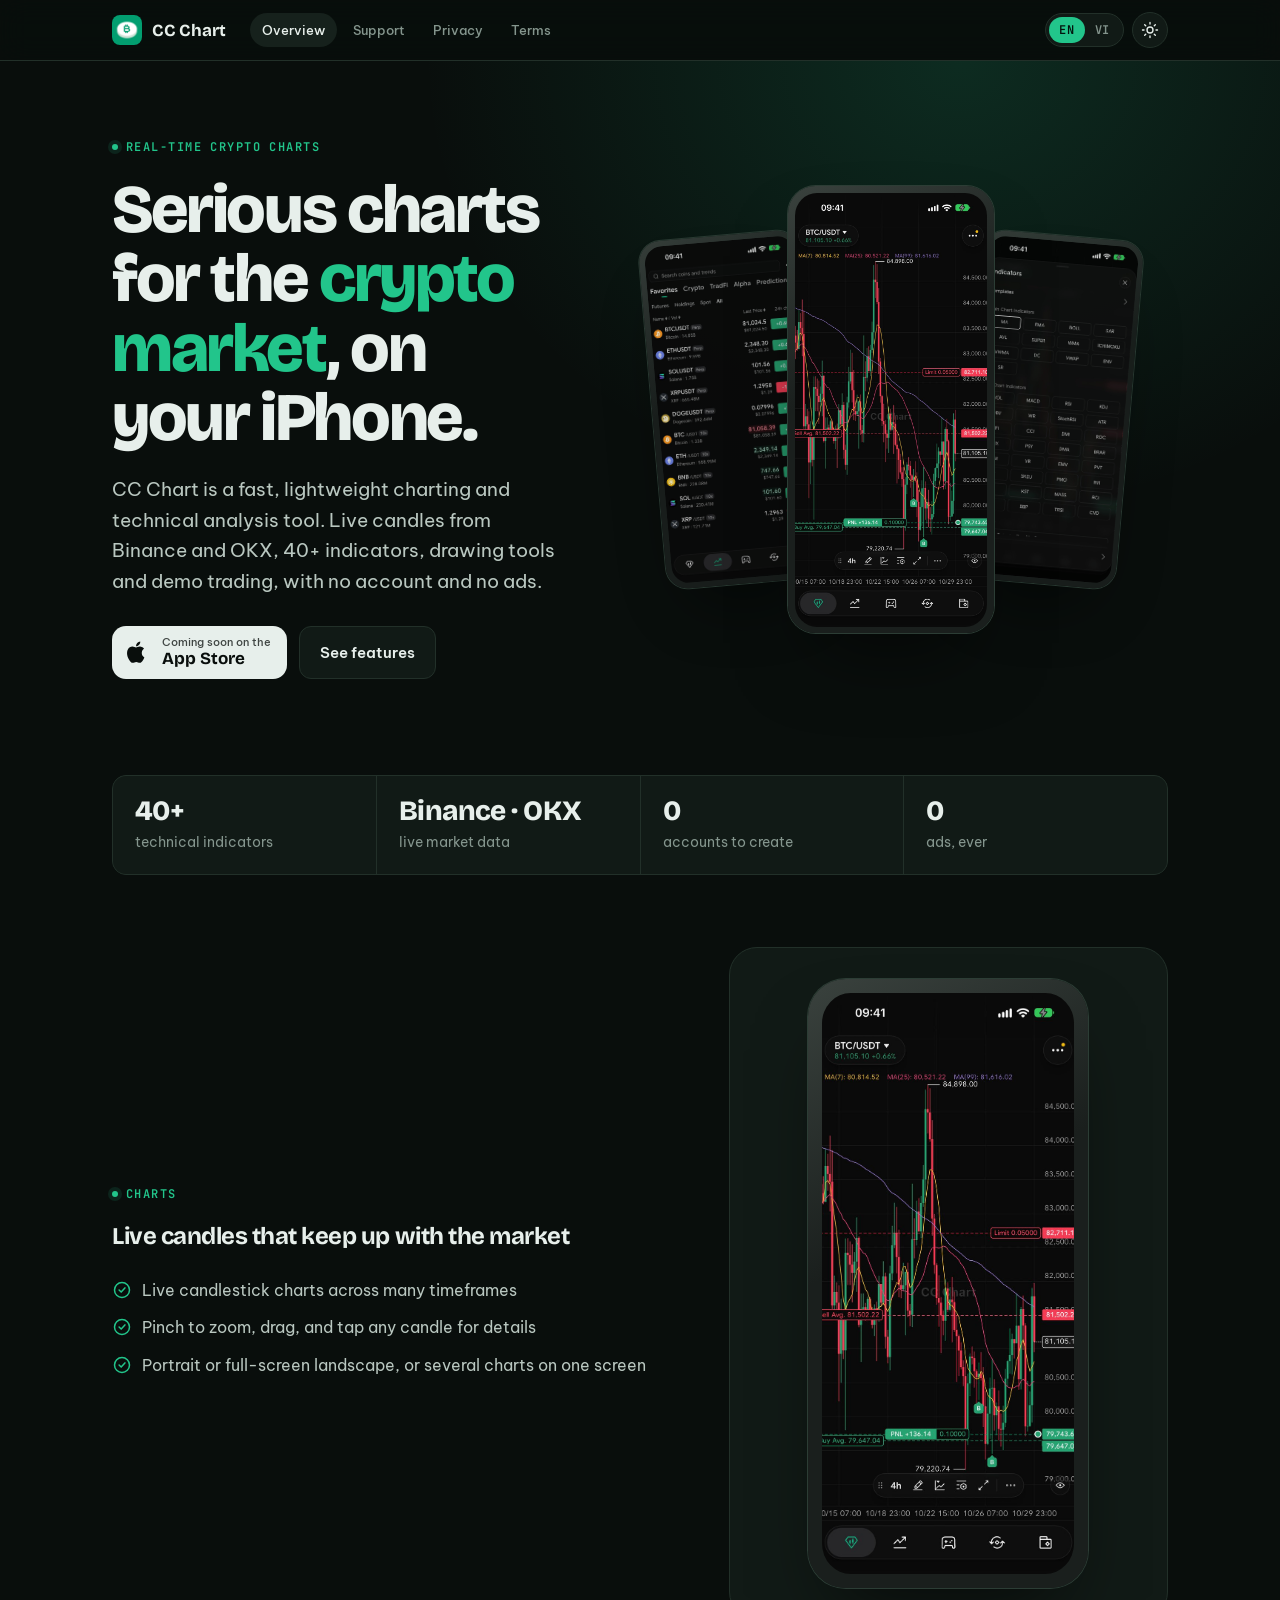
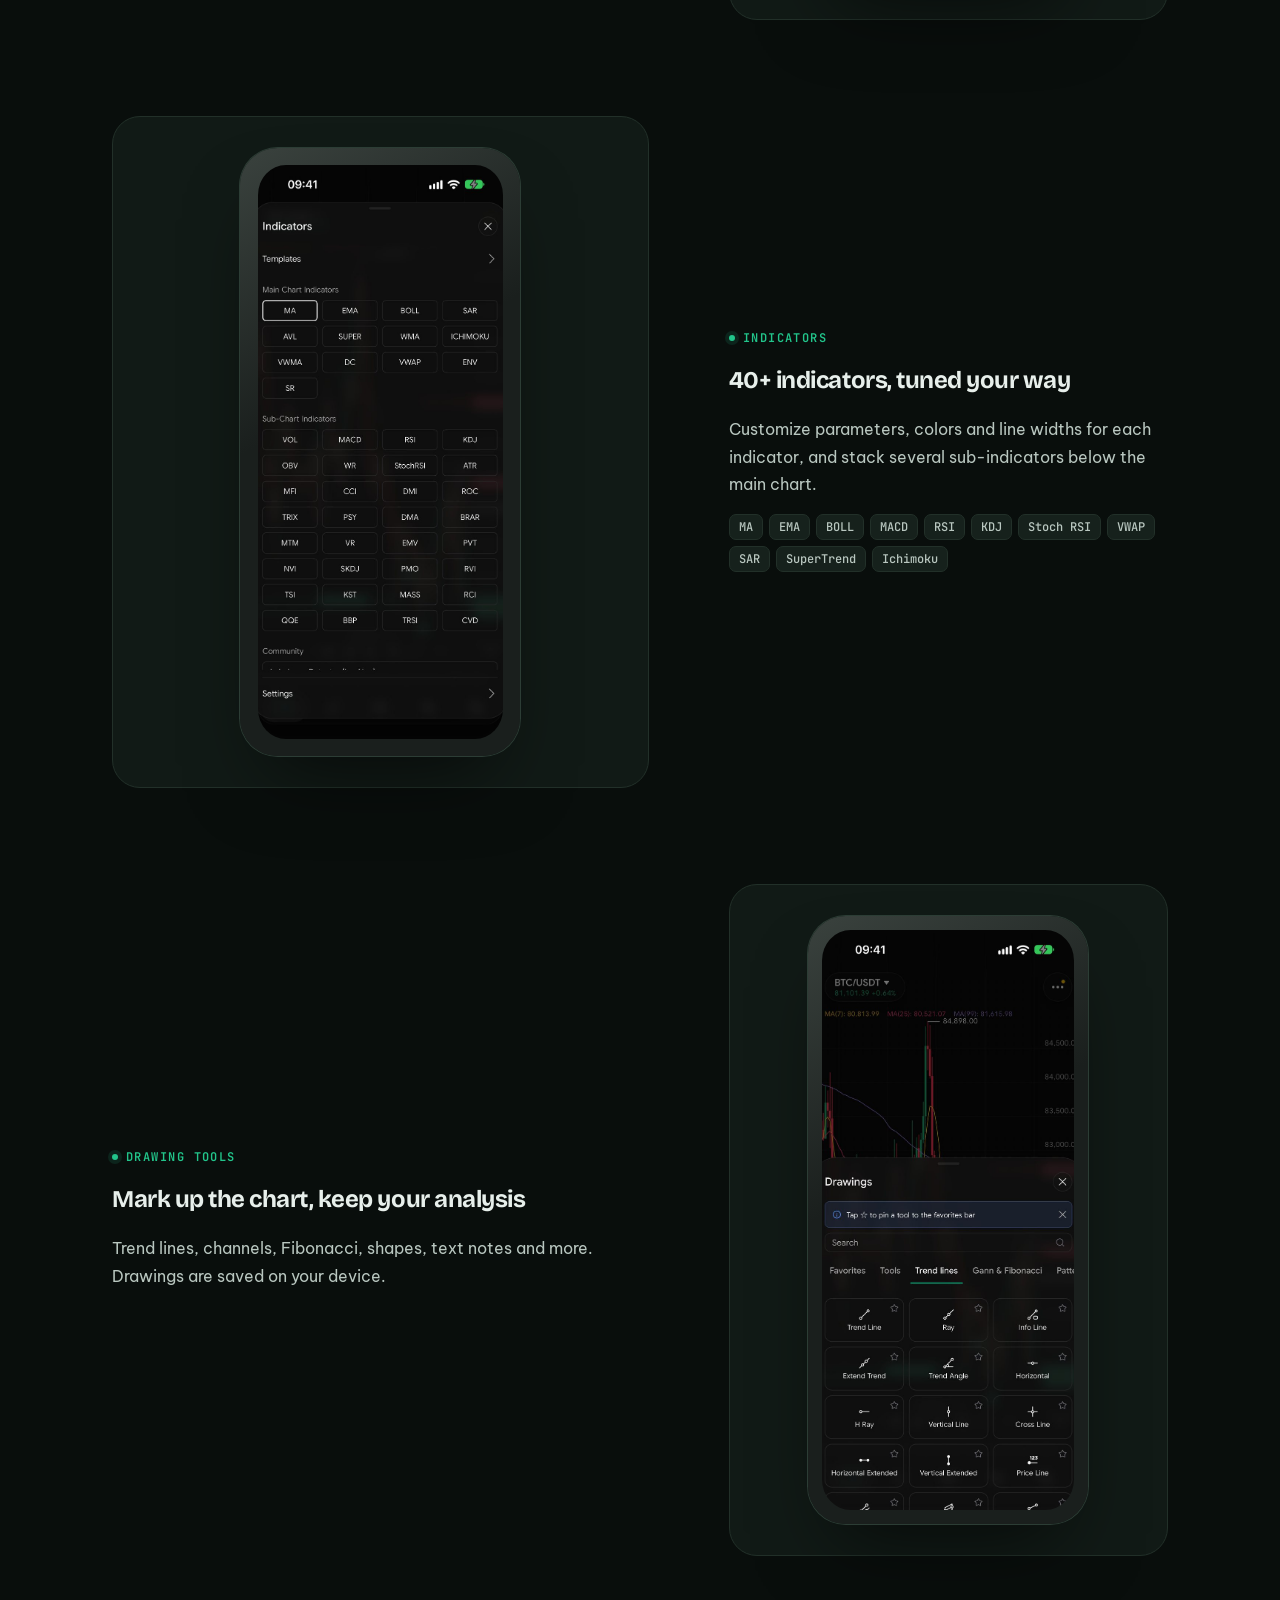
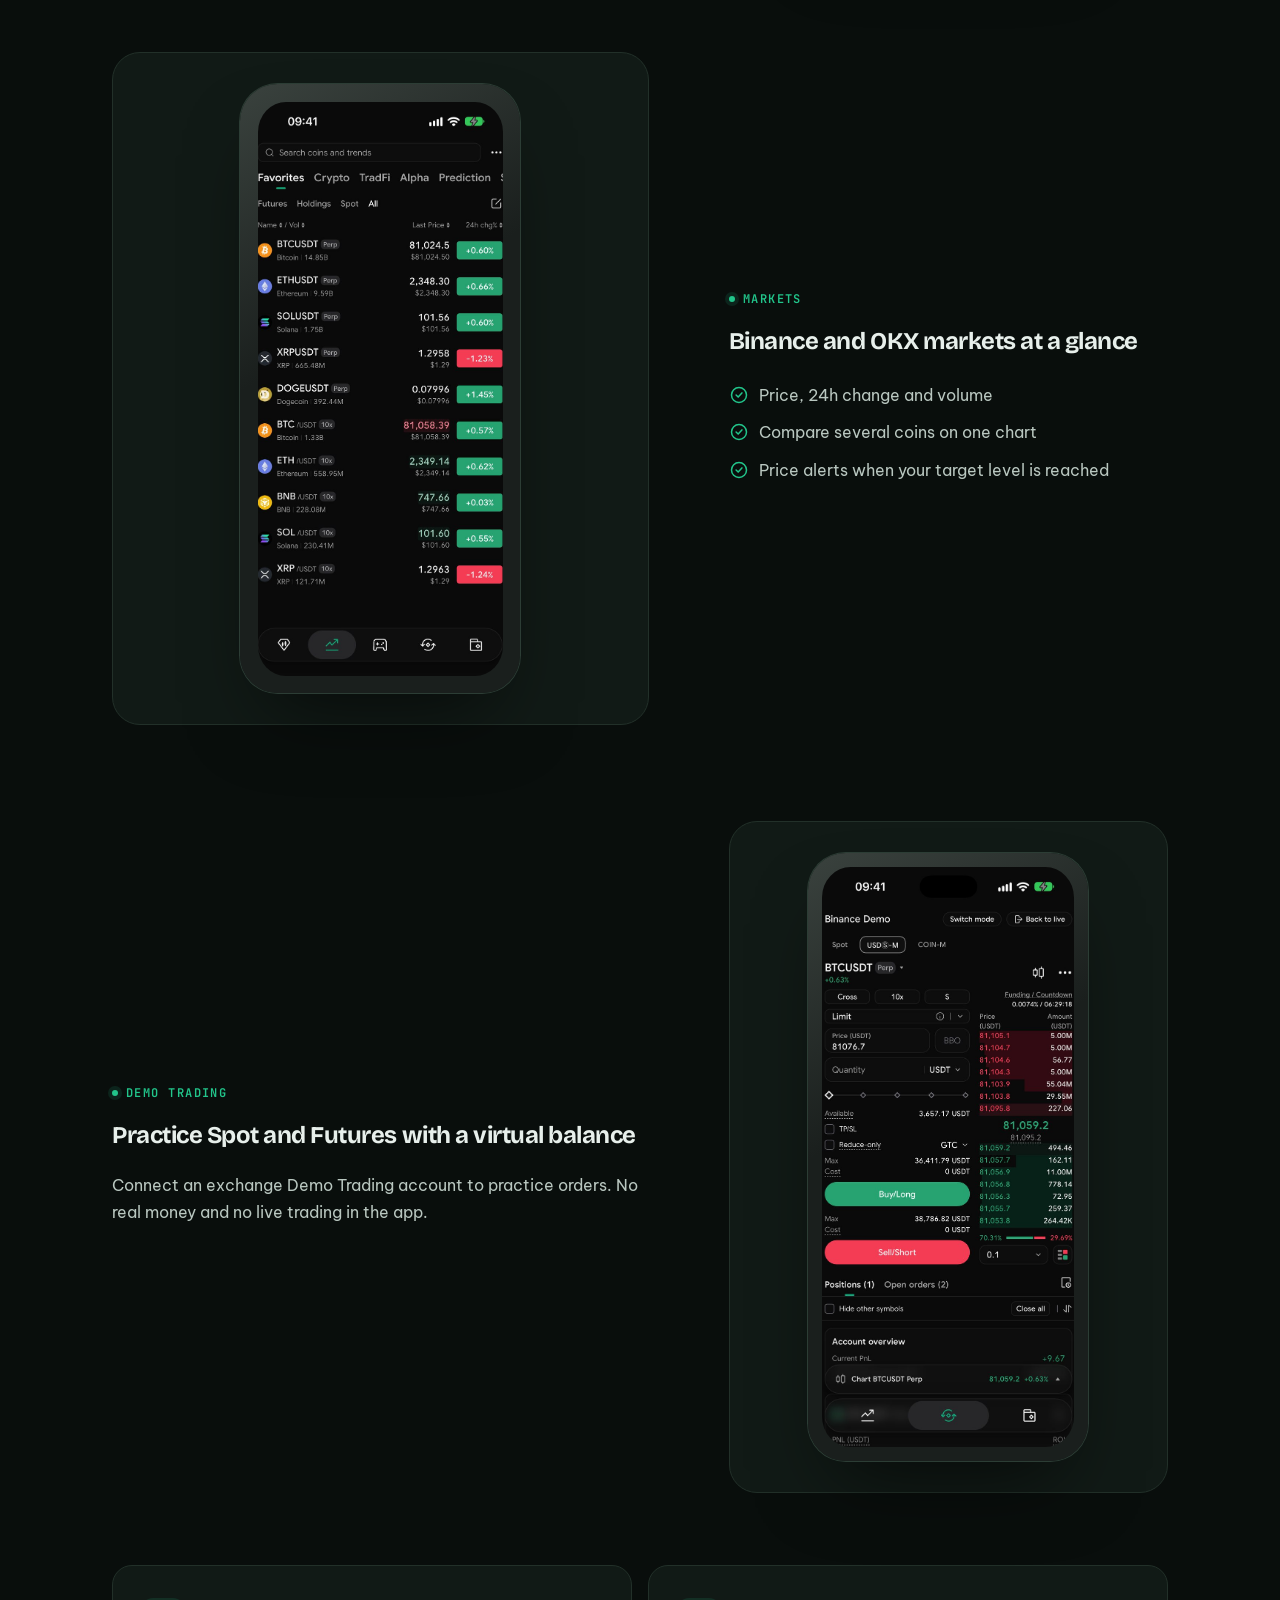
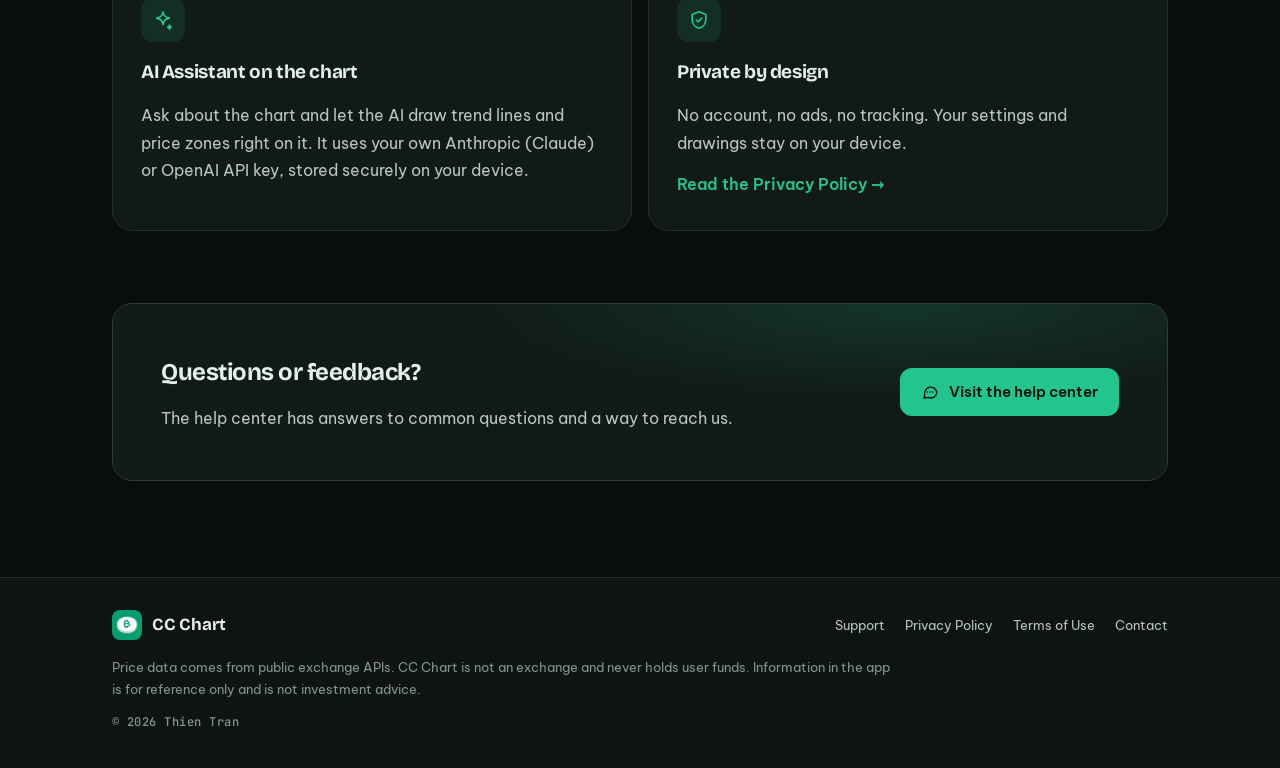
==== commit 9fe2919a: "Thêm trang chủ, Điều khoản sử dụng, 404; Hỗ trợ chuyển sang support.html Co-Authored-By: Claude Opus" ====
--- a/index.html
+++ b/index.html
@@ -3,13 +3,13 @@
 <head>
 <meta charset="utf-8">
 <meta name="viewport" content="width=device-width, initial-scale=1, viewport-fit=cover">
-<title data-en="CC Chart Support" data-vi="Hỗ trợ CC Chart">CC Chart Support</title>
-<meta name="description" content="Help, FAQ and contact for CC Chart, a real-time crypto charting app.">
+<title data-en="CC Chart" data-vi="CC Chart">CC Chart</title>
+<meta name="description" content="CC Chart: real-time crypto charts, 40+ indicators, drawing tools and demo trading for Binance and OKX.">
 <meta name="claude:viewport-fit-sides" content="cover">
 <meta name="theme-color" content="#090e0c">
 <link rel="icon" href="[data-uri]">
 <link rel="preconnect" href="https://fonts.googleapis.com"><link rel="preconnect" href="https://fonts.gstatic.com" crossorigin><link rel="stylesheet" href="https://fonts.googleapis.com/css2?family=Be+Vietnam+Pro:wght@400;500;600;700&family=Bricolage+Grotesque:opsz,wght@12..96,600..800&family=JetBrains+Mono:wght@500;600;700&display=swap">
-<script>(function(){var d=document.documentElement,s=null;try{s=window.localStorage}catch(e){}function g(k){try{return s&&s.getItem(k)}catch(e){return null}}var l=g('cc-chart-legal.lang'),m=g('cc-chart-legal.mode');d.setAttribute('data-lang',l==='vi'?'vi':'en');d.setAttribute('data-mode',m==='light'?'light':'dark');d.lang=l==='vi'?'vi':'en';})();</script>
+<script>(function(){var d=document.documentElement,s=null;try{s=window.localStorage}catch(e){}function g(k){try{return s&&s.getItem(k)}catch(e){return null}}var l=g('cc-chart-site.lang'),m=g('cc-chart-site.mode');d.setAttribute('data-lang',l==='vi'?'vi':'en');d.setAttribute('data-mode',m==='light'?'light':'dark');d.lang=l==='vi'?'vi':'en';})();</script>
 <style>
 /* Layout: sticky glass header, one 1120px column; hero splits text | live candle card, collapses to one column on phones. */
 :root {
@@ -143,10 +143,10 @@
 /* Mobile page tabs (header nav hides on phones) */
 .site-header .tabs-m { display: none; }
 @media (max-width: 560px) {
-  .site-header .tabs-m { display: flex; gap: 6px; padding-block: 0 12px; }
+  .site-header .tabs-m { display: flex; gap: 6px; padding-block: 0 12px; overflow-x: auto; scrollbar-width: none; }
   .tabs-m a {
-    flex: 1; text-align: center; text-decoration: none; color: var(--muted); font-size: var(--step--1); font-weight: 600;
-    padding: 8px 10px; border-radius: 10px; border: 1px solid var(--line); background: var(--surface);
+    flex: none; text-decoration: none; color: var(--muted); font-size: var(--step--1); font-weight: 600; white-space: nowrap;
+    padding: 7px 12px; border-radius: 999px; border: 1px solid var(--line); background: var(--surface);
   }
   .tabs-m a[aria-current="page"] { color: var(--fg); border-color: var(--line-2); background: var(--surface-2); }
 }
@@ -281,6 +281,92 @@
 .checklist b { display: block; font-weight: 600; }
 .checklist span { color: var(--muted); font-size: 0.875rem; }
 
+.email-row { display: flex; flex-wrap: wrap; align-items: center; gap: 8px 10px; margin-top: 16px; color: var(--muted); font-size: 0.9375rem; }
+.email-row code { color: var(--fg); background: var(--bg-2); border: 1px solid var(--line); padding: 4px 8px; border-radius: 8px; font-size: 0.875rem; overflow-wrap: anywhere; }
+.copy-btn { appearance: none; cursor: pointer; font: 600 0.8125rem/1 var(--font-body); color: var(--accent); background: var(--accent-soft); border: 0; border-radius: 8px; padding: 7px 10px; }
+
+.nf .wrap { display: grid; gap: 20px; justify-items: start; padding-block: 96px 32px; }
+.nf .code { font: 800 clamp(4rem, 3rem + 6vw, 7.5rem)/1 var(--font-display); letter-spacing: -0.04em; color: var(--accent); }
+.nf h1 { font-size: var(--step-2); }
+.nf p { color: var(--fg-2); max-width: 40em; }
+
+/* Phone frame: real simulator screenshots inside a drawn iPhone bezel. */
+.phone {
+  position: relative; width: 100%; aspect-ratio: 1320 / 2868; max-width: 100%;
+  border-radius: 13.5% / 6.2%; padding: 3.2%;
+  background: linear-gradient(150deg, var(--bezel-hi), var(--bezel) 40%);
+  box-shadow: 0 0 0 1px var(--line-2), 0 40px 80px -30px rgba(0, 0, 0, 0.65);
+}
+.phone img { display: block; width: 100%; height: 100%; object-fit: cover; border-radius: 11.4% / 5.25%; background: #000; }
+:root { --bezel: #1a1f1d; --bezel-hi: #3a423e; }
+:root[data-mode="light"] { --bezel: #202624; --bezel-hi: #4a5450; }
+
+/* Hero */
+.l-hero { position: relative; overflow: hidden; }
+.l-hero::before { content: ""; position: absolute; inset: 0; background: var(--glow); pointer-events: none; }
+.l-hero .hero-grid { position: relative; display: grid; gap: 48px; padding-block: 56px 24px; align-items: center; }
+@media (min-width: 940px) { .l-hero .hero-grid { grid-template-columns: 0.9fr 1.1fr; padding-block: 80px 40px; } }
+.l-copy { display: grid; gap: 22px; min-width: 0; }
+.l-hero h1 { font-size: clamp(2.375rem, 1.5rem + 3.6vw, 4.25rem); line-height: 1.02; font-weight: 800; letter-spacing: -0.035em; }
+.l-hero h1 em { font-style: normal; color: var(--accent); }
+.soon {
+  display: inline-flex; align-items: center; gap: 12px; padding: 10px 16px 10px 12px; border-radius: 14px;
+  background: var(--fg); color: var(--bg); text-decoration: none;
+}
+.soon svg { width: 26px; height: 26px; }
+.soon small { display: block; font: 500 0.6875rem/1.2 var(--font-body); opacity: 0.75; }
+.soon b { display: block; font: 700 1.0625rem/1.15 var(--font-display); }
+.trio { position: relative; display: grid; grid-template-columns: 1fr 1.18fr 1fr; align-items: center; gap: 0; min-width: 0; max-width: 640px; margin-inline: auto; width: 100%; }
+.trio .phone:nth-child(1) { transform: translateX(18%) scale(0.92) rotate(-5deg); z-index: 0; opacity: 0.9; }
+.trio .phone:nth-child(2) { z-index: 1; }
+.trio .phone:nth-child(3) { transform: translateX(-18%) scale(0.92) rotate(5deg); z-index: 0; opacity: 0.9; }
+@media (max-width: 560px) {
+  .trio { grid-template-columns: 1fr; max-width: 280px; }
+  .trio .phone:nth-child(1), .trio .phone:nth-child(3) { display: none; }
+}
+
+/* Stats */
+.l-hero .stats-wrap { position: relative; }
+.stats { display: grid; grid-template-columns: repeat(2, 1fr); gap: 1px; background: var(--line); border: 1px solid var(--line); border-radius: var(--radius); overflow: hidden; margin-top: 56px; }
+@media (min-width: 760px) { .stats { grid-template-columns: repeat(4, 1fr); } }
+.stats div { background: var(--surface); padding: 20px 22px; display: grid; gap: 4px; min-width: 0; }
+.stats b { font: 800 1.75rem/1.1 var(--font-display); letter-spacing: -0.02em; }
+.stats span { color: var(--muted); font-size: 0.875rem; }
+
+/* Feature rows */
+.rows { display: grid; gap: 96px; }
+.row { display: grid; gap: 40px; align-items: center; }
+@media (min-width: 860px) {
+  .row { grid-template-columns: 1.1fr 0.9fr; gap: 80px; }
+  .row.flip > .row-media { order: -1; }
+}
+.row-copy { display: grid; gap: 16px; min-width: 0; max-width: 34em; }
+.row-copy h2 { font-size: var(--step-2); font-weight: 700; }
+.row-copy p { color: var(--fg-2); }
+.row-media { position: relative; display: grid; place-items: center; min-width: 0; padding: 32px 0; }
+.row-media::before { content: ""; position: absolute; inset: 0; border-radius: 28px; background: var(--surface); border: 1px solid var(--line); }
+.row-media .phone { width: min(280px, 72%); }
+.ticks { list-style: none; margin: 4px 0 0; padding: 0; display: grid; gap: 10px; }
+.ticks li { display: grid; grid-template-columns: 20px 1fr; gap: 10px; color: var(--fg-2); }
+.ticks svg { width: 20px; height: 20px; color: var(--accent); margin-top: 3px; }
+.chips { display: flex; flex-wrap: wrap; gap: 6px; }
+.chips span { font: 500 0.75rem/1 var(--font-mono); padding: 6px 9px; border-radius: 7px; background: var(--surface-2); color: var(--fg-2); border: 1px solid var(--line); }
+
+/* AI + privacy band */
+.duo { display: grid; gap: 16px; }
+@media (min-width: 860px) { .duo { grid-template-columns: 1fr 1fr; } }
+.panel { border: 1px solid var(--line); border-radius: 20px; background: var(--surface); padding: 32px 28px; display: grid; gap: 14px; align-content: start; min-width: 0; }
+.panel .ic { width: 44px; height: 44px; border-radius: 12px; display: grid; place-items: center; background: var(--accent-soft); color: var(--accent); }
+.panel .ic svg { width: 22px; height: 22px; }
+.panel h2 { font-size: var(--step-1); font-weight: 700; }
+.panel p { color: var(--fg-2); }
+.panel a.more { font-weight: 600; text-decoration: none; }
+
+.final { margin-top: 0; text-align: left; }
+.final .contact { grid-template-columns: 1fr; }
+@media (min-width: 860px) { .final .contact { grid-template-columns: 1fr auto; } }
+
+
 </style>
 </head>
 <body>
@@ -288,8 +374,10 @@
 <header class="site-header"><div class="wrap">
   <a class="brand" href="./"><img src="[data-uri]" alt="" width="30" height="30"><span>CC Chart</span></a>
   <nav class="nav" aria-label="Pages">
-    <a href="./" aria-current="page"><span class="en">Support</span><span class="vi">Hỗ trợ</span></a>
+    <a href="./" aria-current="page"><span class="en">Overview</span><span class="vi">Tổng quan</span></a>
+    <a href="support.html"><span class="en">Support</span><span class="vi">Hỗ trợ</span></a>
     <a href="privacy.html"><span class="en">Privacy</span><span class="vi">Quyền riêng tư</span></a>
+    <a href="terms.html"><span class="en">Terms</span><span class="vi">Điều khoản</span></a>
   </nav>
   <div class="controls">
     <div class="seg" role="group" aria-label="Language / Ngôn ngữ">
@@ -299,148 +387,140 @@
     <button type="button" id="mode-toggle" class="icon-btn" data-toggle-mode aria-label="Switch theme"><svg class="i-sun" viewBox="0 0 24 24" fill="none" stroke="currentColor" stroke-width="1.8" stroke-linecap="round" stroke-linejoin="round" aria-hidden="true"><circle cx="12" cy="12" r="4"/><path d="M12 2v2M12 20v2M4.9 4.9l1.4 1.4M17.7 17.7l1.4 1.4M2 12h2M20 12h2M4.9 19.1l1.4-1.4M17.7 6.3l1.4-1.4"/></svg><svg class="i-moon" viewBox="0 0 24 24" fill="none" stroke="currentColor" stroke-width="1.8" stroke-linecap="round" stroke-linejoin="round" aria-hidden="true"><path d="M20 14.5A8 8 0 1 1 9.5 4a6.5 6.5 0 0 0 10.5 10.5Z"/></svg></button>
   </div>
 </div>
-<div class="wrap tabs-m">
-  <a href="./" aria-current="page"><span class="en">Support</span><span class="vi">Hỗ trợ</span></a>
-  <a href="privacy.html"><span class="en">Privacy Policy</span><span class="vi">Quyền riêng tư</span></a>
-</div>
+<nav class="wrap tabs-m" aria-label="Pages">
+    <a href="./" aria-current="page"><span class="en">Overview</span><span class="vi">Tổng quan</span></a>
+    <a href="support.html"><span class="en">Support</span><span class="vi">Hỗ trợ</span></a>
+    <a href="privacy.html"><span class="en">Privacy</span><span class="vi">Quyền riêng tư</span></a>
+    <a href="terms.html"><span class="en">Terms</span><span class="vi">Điều khoản</span></a>
+</nav>
 </header>
 <main id="main">
-<section class="hero">
-  <div class="wrap">
-    <div class="hero-copy">
-      <span class="eyebrow"><span class="en">Help center</span><span class="vi">Trung tâm hỗ trợ</span></span>
-      <h1><span class="en">Help for <em>CC Chart</em></span><span class="vi">Hỗ trợ <em>CC Chart</em></span></h1>
+<section class="l-hero">
+  <div class="wrap hero-grid">
+    <div class="l-copy">
+      <span class="eyebrow"><span class="en">Real-time crypto charts</span><span class="vi">Biểu đồ crypto thời gian thực</span></span>
+      <h1><span class="en">Serious charts for the <em>crypto market</em>, on your iPhone.</span><span class="vi">Biểu đồ chuyên sâu cho <em>thị trường crypto</em>, ngay trên iPhone.</span></h1>
       <p class="lead">
-        <span class="en">CC Chart is a crypto market charting app: real-time candlestick charts, multiple charts, technical indicators, drawing tools, price comparison, price alerts and demo trading (virtual funds) on the Binance and OKX Demo Trading environments, plus an AI Assistant that uses your own API key.</span>
-        <span class="vi">CC Chart là ứng dụng xem biểu đồ và dữ liệu thị trường tiền mã hoá: biểu đồ nến thời gian thực, nhiều biểu đồ cùng lúc, chỉ báo kỹ thuật, công cụ vẽ, so sánh giá, cảnh báo giá và giao dịch demo (tiền ảo) trên môi trường Demo Trading của Binance, OKX, cùng Trợ lý AI dùng API key của chính bạn.</span>
+        <span class="en">CC Chart is a fast, lightweight charting and technical analysis tool. Live candles from Binance and OKX, 40+ indicators, drawing tools and demo trading, with no account and no ads.</span>
+        <span class="vi">CC Chart là công cụ xem biểu đồ và phân tích kỹ thuật gọn nhẹ, nhanh. Nến thời gian thực từ Binance và OKX, hơn 40 chỉ báo, công cụ vẽ và giao dịch demo, không cần tài khoản, không quảng cáo.</span>
       </p>
       <div class="cta-row">
-        <a class="btn btn-primary" href="https://github.com/Thientran2910/cc-chart-legal/issues/new" target="_blank" rel="noopener">
-          <svg viewBox="0 0 24 24" fill="none" stroke="currentColor" stroke-width="1.8" stroke-linecap="round" stroke-linejoin="round" aria-hidden="true"><path d="M21 12a8 8 0 0 1-11.6 7.1L4 20l1-4.6A8 8 0 1 1 21 12Z"/><path d="M8.5 12h.01M12 12h.01M15.5 12h.01"/></svg><span class="en">Open a support request</span><span class="vi">Tạo yêu cầu hỗ trợ</span>
-        </a>
-        <a class="btn btn-ghost" href="privacy.html">
-          <svg viewBox="0 0 24 24" fill="none" stroke="currentColor" stroke-width="1.8" stroke-linecap="round" stroke-linejoin="round" aria-hidden="true"><path d="M12 3 4.5 6v5.5c0 4.6 3.2 8.4 7.5 9.5 4.3-1.1 7.5-4.9 7.5-9.5V6L12 3Z"/><path d="m9 12 2 2 4-4"/></svg><span class="en">Privacy Policy</span><span class="vi">Chính sách quyền riêng tư</span>
-        </a>
-      </div>
-      <div class="meta-row">
-        <span><svg viewBox="0 0 24 24" fill="none" stroke="currentColor" stroke-width="1.8" stroke-linecap="round" stroke-linejoin="round" aria-hidden="true"><circle cx="12" cy="12" r="9"/><path d="M12 7v5l3 2"/></svg><span class="en">Usually replies within 3 business days</span><span class="vi">Thường phản hồi trong 3 ngày làm việc</span></span>
-        <span><svg viewBox="0 0 24 24" fill="none" stroke="currentColor" stroke-width="1.8" stroke-linecap="round" stroke-linejoin="round" aria-hidden="true"><circle cx="12" cy="8" r="4"/><path d="M4 21a8 8 0 0 1 16 0"/></svg><span class="en">Free GitHub account required</span><span class="vi">Cần tài khoản GitHub miễn phí</span></span>
-      </div>
-    </div>
-
-    <figure class="chart-card" style="margin:0" aria-label="Illustration of a candlestick chart">
-      <div class="chart-top">
-        <span class="pair">BTC/USDT<small>PERP</small></span>
-        <span class="live"><span class="en">PREVIEW</span><span class="vi">MINH HOẠ</span></span>
-      </div>
-      <div class="tf" aria-hidden="true">
-        <span>15m</span><span class="on">1H</span><span>4H</span><span>1D</span><span>1W</span>
-        <span class="ma">MA(7)</span>
-      </div>
-      <canvas id="candles" role="img" aria-label="Animated candlestick chart illustration"></canvas>
-      <figcaption class="chart-foot">
-        <span><b>40+</b> <span class="en">indicators</span><span class="vi">chỉ báo</span></span>
-        <span><b>Binance · OKX</b></span>
-        <span class="en">Illustration, not live market data</span><span class="vi">Hình minh hoạ, không phải dữ liệu thật</span>
-      </figcaption>
-    </figure>
+        <span class="soon" aria-label="Coming soon on the App Store">
+          <svg viewBox="0 0 24 24" fill="currentColor" aria-hidden="true"><path d="M16.4 12.6c0-2.4 2-3.6 2.1-3.7-1.2-1.7-3-1.9-3.6-2-1.5-.2-3 .9-3.8.9-.8 0-2-.9-3.3-.9-1.7 0-3.3 1-4.1 2.5-1.8 3.1-.5 7.6 1.3 10.1.8 1.2 1.8 2.6 3.1 2.5 1.2 0 1.7-.8 3.2-.8s1.9.8 3.2.8c1.3 0 2.2-1.2 3-2.4.9-1.4 1.3-2.7 1.3-2.8 0 0-2.4-1-2.4-4.2ZM14 5.3c.7-.8 1.1-1.9 1-3-1 0-2.1.7-2.8 1.5-.6.7-1.2 1.8-1 2.9 1 .1 2.1-.6 2.8-1.4Z"/></svg>
+          <span><small><span class="en">Coming soon on the</span><span class="vi">Sắp có trên</span></small><b>App Store</b></span>
+        </span>
+        <a class="btn btn-ghost" href="#features"><span class="en">See features</span><span class="vi">Xem tính năng</span></a>
+      </div>
+    </div>
+    <div class="trio" aria-label="App screenshots">
+      <div class="phone"><img src="assets/shots/markets.jpg" alt="Markets list with live prices" loading="lazy"></div>
+      <div class="phone"><img src="assets/shots/chart.jpg" alt="BTC/USDT candlestick chart with moving averages"></div>
+      <div class="phone"><img src="assets/shots/indicators.jpg" alt="Indicator picker" loading="lazy"></div>
+    </div>
+  </div>
+  <div class="wrap stats-wrap">
+    <div class="stats">
+      <div><b class="mono">40+</b><span class="en">technical indicators</span><span class="vi">chỉ báo kỹ thuật</span></div>
+      <div><b>Binance · OKX</b><span class="en">live market data</span><span class="vi">dữ liệu thị trường trực tiếp</span></div>
+      <div><b class="mono">0</b><span class="en">accounts to create</span><span class="vi">tài khoản phải tạo</span></div>
+      <div><b class="mono">0</b><span class="en">ads, ever</span><span class="vi">quảng cáo</span></div>
+    </div>
   </div>
 </section>
 
+<section class="section" id="features">
+  <div class="wrap rows">
+    <div class="row">
+      <div class="row-copy">
+        <span class="eyebrow"><span class="en">Charts</span><span class="vi">Biểu đồ</span></span>
+        <h2><span class="en">Live candles that keep up with the market</span><span class="vi">Nến cập nhật liên tục theo thị trường</span></h2>
+        <ul class="ticks en">
+          <li><svg viewBox="0 0 24 24" fill="none" stroke="currentColor" stroke-width="1.8" stroke-linecap="round" stroke-linejoin="round" aria-hidden="true"><circle cx="12" cy="12" r="9"/><path d="m8.5 12 2.5 2.5 4.5-5"/></svg><span>Live candlestick charts across many timeframes</span></li>
+          <li><svg viewBox="0 0 24 24" fill="none" stroke="currentColor" stroke-width="1.8" stroke-linecap="round" stroke-linejoin="round" aria-hidden="true"><circle cx="12" cy="12" r="9"/><path d="m8.5 12 2.5 2.5 4.5-5"/></svg><span>Pinch to zoom, drag, and tap any candle for details</span></li>
+          <li><svg viewBox="0 0 24 24" fill="none" stroke="currentColor" stroke-width="1.8" stroke-linecap="round" stroke-linejoin="round" aria-hidden="true"><circle cx="12" cy="12" r="9"/><path d="m8.5 12 2.5 2.5 4.5-5"/></svg><span>Portrait or full-screen landscape, or several charts on one screen</span></li>
+        </ul>
+        <ul class="ticks vi">
+          <li><svg viewBox="0 0 24 24" fill="none" stroke="currentColor" stroke-width="1.8" stroke-linecap="round" stroke-linejoin="round" aria-hidden="true"><circle cx="12" cy="12" r="9"/><path d="m8.5 12 2.5 2.5 4.5-5"/></svg><span>Biểu đồ nến cập nhật liên tục, nhiều khung thời gian</span></li>
+          <li><svg viewBox="0 0 24 24" fill="none" stroke="currentColor" stroke-width="1.8" stroke-linecap="round" stroke-linejoin="round" aria-hidden="true"><circle cx="12" cy="12" r="9"/><path d="m8.5 12 2.5 2.5 4.5-5"/></svg><span>Phóng to, kéo, chạm xem chi tiết từng nến</span></li>
+          <li><svg viewBox="0 0 24 24" fill="none" stroke="currentColor" stroke-width="1.8" stroke-linecap="round" stroke-linejoin="round" aria-hidden="true"><circle cx="12" cy="12" r="9"/><path d="m8.5 12 2.5 2.5 4.5-5"/></svg><span>Xem dọc, xoay ngang toàn màn hình hoặc nhiều biểu đồ cùng lúc</span></li>
+        </ul>
+      </div>
+      <div class="row-media"><div class="phone"><img src="assets/shots/chart.jpg" alt="Candlestick chart" loading="lazy"></div></div>
+    </div>
+
+    <div class="row flip">
+      <div class="row-copy">
+        <span class="eyebrow"><span class="en">Indicators</span><span class="vi">Chỉ báo</span></span>
+        <h2><span class="en">40+ indicators, tuned your way</span><span class="vi">Hơn 40 chỉ báo, tuỳ chỉnh theo ý bạn</span></h2>
+        <p><span class="en">Customize parameters, colors and line widths for each indicator, and stack several sub-indicators below the main chart.</span><span class="vi">Tuỳ chỉnh tham số, màu và độ dày nét cho từng chỉ báo, xếp nhiều chỉ báo phụ dưới biểu đồ chính.</span></p>
+        <div class="chips"><span>MA</span><span>EMA</span><span>BOLL</span><span>MACD</span><span>RSI</span><span>KDJ</span><span>Stoch RSI</span><span>VWAP</span><span>SAR</span><span>SuperTrend</span><span>Ichimoku</span></div>
+      </div>
+      <div class="row-media"><div class="phone"><img src="assets/shots/indicators.jpg" alt="Indicator picker" loading="lazy"></div></div>
+    </div>
+
+    <div class="row">
+      <div class="row-copy">
+        <span class="eyebrow"><span class="en">Drawing tools</span><span class="vi">Công cụ vẽ</span></span>
+        <h2><span class="en">Mark up the chart, keep your analysis</span><span class="vi">Vẽ lên chart, giữ lại phân tích của bạn</span></h2>
+        <p><span class="en">Trend lines, channels, Fibonacci, shapes, text notes and more. Drawings are saved on your device.</span><span class="vi">Đường xu hướng, kênh giá, Fibonacci, hình học, chữ chú thích và hơn thế nữa. Hình vẽ được lưu trên máy.</span></p>
+      </div>
+      <div class="row-media"><div class="phone"><img src="assets/shots/drawing.jpg" alt="Drawing tools" loading="lazy"></div></div>
+    </div>
+
+    <div class="row flip">
+      <div class="row-copy">
+        <span class="eyebrow"><span class="en">Markets</span><span class="vi">Thị trường</span></span>
+        <h2><span class="en">Binance and OKX markets at a glance</span><span class="vi">Thị trường Binance và OKX trong tầm mắt</span></h2>
+        <ul class="ticks en">
+          <li><svg viewBox="0 0 24 24" fill="none" stroke="currentColor" stroke-width="1.8" stroke-linecap="round" stroke-linejoin="round" aria-hidden="true"><circle cx="12" cy="12" r="9"/><path d="m8.5 12 2.5 2.5 4.5-5"/></svg><span>Price, 24h change and volume</span></li>
+          <li><svg viewBox="0 0 24 24" fill="none" stroke="currentColor" stroke-width="1.8" stroke-linecap="round" stroke-linejoin="round" aria-hidden="true"><circle cx="12" cy="12" r="9"/><path d="m8.5 12 2.5 2.5 4.5-5"/></svg><span>Compare several coins on one chart</span></li>
+          <li><svg viewBox="0 0 24 24" fill="none" stroke="currentColor" stroke-width="1.8" stroke-linecap="round" stroke-linejoin="round" aria-hidden="true"><circle cx="12" cy="12" r="9"/><path d="m8.5 12 2.5 2.5 4.5-5"/></svg><span>Price alerts when your target level is reached</span></li>
+        </ul>
+        <ul class="ticks vi">
+          <li><svg viewBox="0 0 24 24" fill="none" stroke="currentColor" stroke-width="1.8" stroke-linecap="round" stroke-linejoin="round" aria-hidden="true"><circle cx="12" cy="12" r="9"/><path d="m8.5 12 2.5 2.5 4.5-5"/></svg><span>Giá, biến động 24 giờ, khối lượng</span></li>
+          <li><svg viewBox="0 0 24 24" fill="none" stroke="currentColor" stroke-width="1.8" stroke-linecap="round" stroke-linejoin="round" aria-hidden="true"><circle cx="12" cy="12" r="9"/><path d="m8.5 12 2.5 2.5 4.5-5"/></svg><span>So sánh giá nhiều đồng trên cùng một biểu đồ</span></li>
+          <li><svg viewBox="0 0 24 24" fill="none" stroke="currentColor" stroke-width="1.8" stroke-linecap="round" stroke-linejoin="round" aria-hidden="true"><circle cx="12" cy="12" r="9"/><path d="m8.5 12 2.5 2.5 4.5-5"/></svg><span>Cảnh báo khi giá chạm mức bạn đặt</span></li>
+        </ul>
+      </div>
+      <div class="row-media"><div class="phone"><img src="assets/shots/markets.jpg" alt="Markets list" loading="lazy"></div></div>
+    </div>
+
+    <div class="row">
+      <div class="row-copy">
+        <span class="eyebrow"><span class="en">Demo trading</span><span class="vi">Giao dịch demo</span></span>
+        <h2><span class="en">Practice Spot and Futures with a virtual balance</span><span class="vi">Luyện lệnh Spot và Futures bằng số dư ảo</span></h2>
+        <p><span class="en">Connect an exchange Demo Trading account to practice orders. No real money and no live trading in the app.</span><span class="vi">Kết nối tài khoản Demo Trading của sàn để luyện đặt lệnh. Không dùng tiền thật, không có giao dịch thật trong ứng dụng.</span></p>
+      </div>
+      <div class="row-media"><div class="phone"><img src="assets/shots/trade.jpg" alt="Demo trading order form" loading="lazy"></div></div>
+    </div>
+  </div>
+</section>
+
 <section class="section">
-  <div class="wrap">
-    <div class="section-head">
-      <span class="eyebrow"><span class="en">In the app</span><span class="vi">Trong ứng dụng</span></span>
-      <h2><span class="en">What CC Chart does</span><span class="vi">CC Chart làm được gì</span></h2>
-    </div>
-    <div class="features">
-      <div class="feature">
-        <div class="ic"><svg viewBox="0 0 24 24" fill="none" stroke="currentColor" stroke-width="1.8" stroke-linecap="round" stroke-linejoin="round" aria-hidden="true"><path d="M7 3v4M7 15v6M17 3v3M17 14v7"/><rect x="5" y="7" width="4" height="8" rx="1"/><rect x="15" y="6" width="4" height="8" rx="1"/></svg></div>
-        <h3><span class="en">Real-time charts</span><span class="vi">Biểu đồ thời gian thực</span></h3>
-        <p><span class="en">Live candlesticks across many timeframes. Pinch, drag and tap any candle. Portrait, full-screen landscape, or several charts on one screen.</span><span class="vi">Nến cập nhật liên tục, nhiều khung thời gian. Phóng to, kéo, chạm xem từng nến. Xem dọc, xoay ngang toàn màn hình hoặc nhiều biểu đồ cùng lúc.</span></p>
-      </div>
-      <div class="feature">
-        <div class="ic"><svg viewBox="0 0 24 24" fill="none" stroke="currentColor" stroke-width="1.8" stroke-linecap="round" stroke-linejoin="round" aria-hidden="true"><path d="M3 17c2.5 0 3-10 6-10s3 10 6 10 3.5-6 6-6"/><path d="M3 21h18"/></svg></div>
-        <h3><span class="en">40+ indicators</span><span class="vi">Hơn 40 chỉ báo</span></h3>
-        <p><span class="en">Customize parameters, colors and line widths, and stack sub-indicators below the main chart.</span><span class="vi">Tuỳ chỉnh tham số, màu, độ dày nét và xếp nhiều chỉ báo phụ dưới biểu đồ chính.</span></p>
-        <span class="tag">MA · EMA · BOLL · MACD · RSI · KDJ · VWAP · SAR · Ichimoku</span>
-      </div>
-      <div class="feature">
-        <div class="ic"><svg viewBox="0 0 24 24" fill="none" stroke="currentColor" stroke-width="1.8" stroke-linecap="round" stroke-linejoin="round" aria-hidden="true"><path d="m4 20 4.5-1 10-10a2.1 2.1 0 0 0-3-3l-10 10L4 20Z"/><path d="m14 7 3 3"/></svg></div>
-        <h3><span class="en">Drawing tools</span><span class="vi">Công cụ vẽ</span></h3>
-        <p><span class="en">Trend lines, channels, Fibonacci, shapes and text notes. Drawings are saved on your device.</span><span class="vi">Đường xu hướng, kênh giá, Fibonacci, hình học và chữ chú thích. Hình vẽ lưu trên máy.</span></p>
-      </div>
-      <div class="feature">
-        <div class="ic"><svg viewBox="0 0 24 24" fill="none" stroke="currentColor" stroke-width="1.8" stroke-linecap="round" stroke-linejoin="round" aria-hidden="true"><path d="M4 6h10M4 12h10M4 18h10"/><path d="m17 8 2-2 2 2M17 16l2 2 2-2"/></svg></div>
-        <h3><span class="en">Market tracking</span><span class="vi">Theo dõi thị trường</span></h3>
-        <p><span class="en">Binance and OKX markets with price, 24h change and volume. Compare coins on one chart and get alerts at your price.</span><span class="vi">Thị trường Binance và OKX: giá, biến động 24 giờ, khối lượng. So sánh nhiều đồng trên một biểu đồ và nhận cảnh báo khi giá chạm mức bạn đặt.</span></p>
-      </div>
-      <div class="feature">
-        <div class="ic"><svg viewBox="0 0 24 24" fill="none" stroke="currentColor" stroke-width="1.8" stroke-linecap="round" stroke-linejoin="round" aria-hidden="true"><path d="M9 3h6M10 3v6L4.5 18.5A1.7 1.7 0 0 0 6 21h12a1.7 1.7 0 0 0 1.5-2.5L14 9V3"/><path d="M7.5 15h9"/></svg></div>
-        <h3><span class="en">Demo trading</span><span class="vi">Giao dịch demo</span></h3>
-        <p><span class="en">Connect an exchange Demo Trading account to practice Spot and Futures orders with a virtual balance. No real money.</span><span class="vi">Kết nối tài khoản Demo Trading của sàn để luyện đặt lệnh Spot và Futures bằng số dư ảo. Không dùng tiền thật.</span></p>
-      </div>
-      <div class="feature">
-        <div class="ic"><svg viewBox="0 0 24 24" fill="none" stroke="currentColor" stroke-width="1.8" stroke-linecap="round" stroke-linejoin="round" aria-hidden="true"><path d="M12 3c.6 4.2 2.8 6.4 7 7-4.2.6-6.4 2.8-7 7-.6-4.2-2.8-6.4-7-7 4.2-.6 6.4-2.8 7-7Z"/><path d="M19 17.5c.2 1.3.9 2 2 2.2-1.1.2-1.8.9-2 2.2-.2-1.3-.9-2-2-2.2 1.1-.2 1.8-.9 2-2.2Z"/></svg></div>
-        <h3><span class="en">AI Assistant</span><span class="vi">Trợ lý AI</span></h3>
-        <p><span class="en">Ask about the chart and let the AI draw trend lines and price zones on it, with your own Anthropic or OpenAI API key.</span><span class="vi">Hỏi về biểu đồ và nhờ AI vẽ đường xu hướng, vùng giá ngay trên chart, bằng API key Anthropic hoặc OpenAI của chính bạn.</span></p>
-      </div>
+  <div class="wrap duo">
+    <div class="panel">
+      <div class="ic"><svg viewBox="0 0 24 24" fill="none" stroke="currentColor" stroke-width="1.8" stroke-linecap="round" stroke-linejoin="round" aria-hidden="true"><path d="M12 3c.6 4.2 2.8 6.4 7 7-4.2.6-6.4 2.8-7 7-.6-4.2-2.8-6.4-7-7 4.2-.6 6.4-2.8 7-7Z"/><path d="M19 17.5c.2 1.3.9 2 2 2.2-1.1.2-1.8.9-2 2.2-.2-1.3-.9-2-2-2.2 1.1-.2 1.8-.9 2-2.2Z"/></svg></div>
+      <h2><span class="en">AI Assistant on the chart</span><span class="vi">Trợ lý AI ngay trên chart</span></h2>
+      <p><span class="en">Ask about the chart and let the AI draw trend lines and price zones right on it. It uses your own Anthropic (Claude) or OpenAI API key, stored securely on your device.</span><span class="vi">Hỏi đáp về biểu đồ và nhờ AI vẽ đường xu hướng, vùng giá ngay trên chart. Dùng API key Anthropic (Claude) hoặc OpenAI của chính bạn, key lưu an toàn trên máy.</span></p>
+    </div>
+    <div class="panel">
+      <div class="ic"><svg viewBox="0 0 24 24" fill="none" stroke="currentColor" stroke-width="1.8" stroke-linecap="round" stroke-linejoin="round" aria-hidden="true"><path d="M12 3 4.5 6v5.5c0 4.6 3.2 8.4 7.5 9.5 4.3-1.1 7.5-4.9 7.5-9.5V6L12 3Z"/><path d="m9 12 2 2 4-4"/></svg></div>
+      <h2><span class="en">Private by design</span><span class="vi">Riêng tư ngay từ thiết kế</span></h2>
+      <p><span class="en">No account, no ads, no tracking. Your settings and drawings stay on your device.</span><span class="vi">Không tài khoản, không quảng cáo, không theo dõi. Cài đặt và hình vẽ nằm trên máy của bạn.</span></p>
+      <a class="more" href="privacy.html"><span class="en">Read the Privacy Policy →</span><span class="vi">Đọc Chính sách quyền riêng tư →</span></a>
     </div>
   </div>
 </section>
 
-<section class="section" id="faq">
-  <div class="wrap faq-layout">
-    <div class="section-head">
-      <span class="eyebrow">FAQ</span>
-      <h2><span class="en">Frequently asked questions</span><span class="vi">Câu hỏi thường gặp</span></h2>
-      <p><span class="en">Can't find your answer? Open a support request and we'll get back to you.</span><span class="vi">Chưa thấy câu trả lời? Hãy tạo yêu cầu hỗ trợ, chúng tôi sẽ phản hồi.</span></p>
-    </div>
-    <div class="faq en">
-      <details open><summary>Do I need an account?</summary><p class="ans">No. All market features work right away.</p></details>
-      <details><summary>Where does price data come from?</summary><p class="ans">From public exchange APIs. CC Chart is not an exchange and never holds user funds.</p></details>
-      <details><summary>Where are my settings stored?</summary><p class="ans">On your device only. Uninstalling the app deletes them.</p></details>
-      <details><summary>Does demo trading use real money?</summary><p class="ans">No. Demo trading runs on the exchange's Demo Trading environment with a virtual balance. The app never trades with real money.</p></details>
-      <details><summary>How does the AI Assistant work?</summary><p class="ans">You add your own Anthropic (Claude) or OpenAI API key. What you type and the relevant chart context go directly from your device to the provider you choose. We never receive or store this content.</p></details>
-      <details><summary>Where are my API keys kept?</summary><p class="ans">In the operating system's secure storage (iOS Keychain, Android Keystore). A key is only sent directly to the service it belongs to.</p></details>
-      <details><summary>Is the information in the app investment advice?</summary><p class="ans">No. Information in the app is for reference only and is not financial advice.</p></details>
-    </div>
-    <div class="faq vi">
-      <details open><summary>Ứng dụng có cần đăng ký tài khoản không?</summary><p class="ans">Không. Mọi tính năng xem thị trường dùng được ngay.</p></details>
-      <details><summary>Dữ liệu giá lấy từ đâu?</summary><p class="ans">Từ API công khai của các sàn giao dịch. CC Chart không phải sàn giao dịch và không giữ tiền của người dùng.</p></details>
-      <details><summary>Cài đặt của tôi lưu ở đâu?</summary><p class="ans">Trên chính thiết bị của bạn. Gỡ ứng dụng sẽ xoá các dữ liệu này.</p></details>
-      <details><summary>Giao dịch demo có dùng tiền thật không?</summary><p class="ans">Không. Giao dịch demo chạy trên môi trường Demo Trading của sàn với số dư ảo. Ứng dụng không thực hiện giao dịch bằng tiền thật.</p></details>
-      <details><summary>Trợ lý AI hoạt động thế nào?</summary><p class="ans">Bạn nhập API key Anthropic (Claude) hoặc OpenAI của chính mình. Nội dung bạn nhập và ngữ cảnh biểu đồ liên quan được gửi thẳng từ thiết bị tới nhà cung cấp bạn chọn. Chúng tôi không nhận và không lưu nội dung này.</p></details>
-      <details><summary>API key của tôi được lưu ở đâu?</summary><p class="ans">Trong kho bảo mật của hệ điều hành (Keychain trên iOS, Keystore trên Android). Key chỉ được gửi trực tiếp tới đúng dịch vụ đó.</p></details>
-      <details><summary>Thông tin trong ứng dụng có phải lời khuyên đầu tư không?</summary><p class="ans">Không. Thông tin trong ứng dụng chỉ để tham khảo, không phải lời khuyên tài chính.</p></details>
-    </div>
-  </div>
-</section>
-
-<section class="section" id="contact">
+<section class="section final">
   <div class="wrap">
     <div class="contact">
       <div>
-        <span class="eyebrow"><span class="en">Contact</span><span class="vi">Liên hệ</span></span>
-        <h2 style="margin-top:12px"><span class="en">Report a bug or send feedback</span><span class="vi">Báo lỗi hoặc góp ý</span></h2>
-        <p><span class="en">Support requests are handled on GitHub. A free account is enough. We usually reply within 3 business days.</span><span class="vi">Yêu cầu hỗ trợ được xử lý trên GitHub, chỉ cần tài khoản miễn phí. Chúng tôi thường phản hồi trong vòng 3 ngày làm việc.</span></p>
-        <div class="cta-row">
-          <a class="btn btn-primary" href="https://github.com/Thientran2910/cc-chart-legal/issues/new" target="_blank" rel="noopener">
-            <svg viewBox="0 0 24 24" fill="currentColor" aria-hidden="true"><path d="M12 2a10 10 0 0 0-3.2 19.5c.5.1.7-.2.7-.5v-1.7c-2.8.6-3.4-1.3-3.4-1.3-.5-1.2-1.1-1.5-1.1-1.5-.9-.6.1-.6.1-.6 1 .1 1.5 1 1.5 1 .9 1.6 2.4 1.1 3 .9.1-.7.4-1.1.6-1.4-2.2-.3-4.6-1.1-4.6-5 0-1.1.4-2 1-2.7-.1-.3-.4-1.3.1-2.7 0 0 .8-.3 2.8 1a9.6 9.6 0 0 1 5 0c1.9-1.3 2.8-1 2.8-1 .5 1.4.2 2.4.1 2.7.6.7 1 1.6 1 2.7 0 3.9-2.4 4.7-4.6 5 .4.3.7.9.7 1.9V21c0 .3.2.6.7.5A10 10 0 0 0 12 2Z"/></svg><span class="en">Open a support request</span><span class="vi">Tạo yêu cầu hỗ trợ</span>
-          </a>
-        </div>
-      </div>
-      <div>
-        <ol class="checklist en">
-          <li><div><b>Device and app version</b><span>For example iPhone 15, iOS 26, CC Chart 1.0</span></div></li>
-          <li><div><b>What happened</b><span>The steps you took and what you expected instead</span></div></li>
-          <li><div><b>Screenshots</b><span>Optional, but they help us find the problem faster</span></div></li>
-        </ol>
-        <ol class="checklist vi">
-          <li><div><b>Thiết bị và phiên bản ứng dụng</b><span>Ví dụ iPhone 15, iOS 26, CC Chart 1.0</span></div></li>
-          <li><div><b>Chuyện gì đã xảy ra</b><span>Các bước bạn đã làm và kết quả bạn mong đợi</span></div></li>
-          <li><div><b>Ảnh chụp màn hình</b><span>Không bắt buộc, nhưng giúp tìm lỗi nhanh hơn</span></div></li>
-        </ol>
+        <h2><span class="en">Questions or feedback?</span><span class="vi">Có câu hỏi hoặc góp ý?</span></h2>
+        <p><span class="en">The help center has answers to common questions and a way to reach us.</span><span class="vi">Trung tâm hỗ trợ có câu trả lời cho các câu hỏi thường gặp và cách liên hệ với chúng tôi.</span></p>
+      </div>
+      <div class="cta-row" style="margin-top:0">
+        <a class="btn btn-primary" href="support.html"><svg viewBox="0 0 24 24" fill="none" stroke="currentColor" stroke-width="1.8" stroke-linecap="round" stroke-linejoin="round" aria-hidden="true"><path d="M21 12a8 8 0 0 1-11.6 7.1L4 20l1-4.6A8 8 0 1 1 21 12Z"/><path d="M8.5 12h.01M12 12h.01M15.5 12h.01"/></svg><span class="en">Visit the help center</span><span class="vi">Đến trung tâm hỗ trợ</span></a>
       </div>
     </div>
   </div>
@@ -451,9 +531,10 @@
   <div class="foot-row">
     <a class="brand" href="./"><img src="[data-uri]" alt="" width="30" height="30"><span>CC Chart</span></a>
     <div class="foot-links">
-      <a href="./"><span class="en">Support</span><span class="vi">Hỗ trợ</span></a>
+      <a href="support.html"><span class="en">Support</span><span class="vi">Hỗ trợ</span></a>
       <a href="privacy.html"><span class="en">Privacy Policy</span><span class="vi">Chính sách quyền riêng tư</span></a>
-      <a href="https://github.com/Thientran2910/cc-chart-legal/issues/new" target="_blank" rel="noopener"><span class="en">Contact</span><span class="vi">Liên hệ</span></a>
+      <a href="terms.html"><span class="en">Terms of Use</span><span class="vi">Điều khoản sử dụng</span></a>
+      <a href="https://github.com/Thientran2910/cc-chart-site/issues/new" target="_blank" rel="noopener"><span class="en">Contact</span><span class="vi">Liên hệ</span></a>
     </div>
   </div>
   <p class="foot-note"><span class="en">Price data comes from public exchange APIs. CC Chart is not an exchange and never holds user funds. Information in the app is for reference only and is not investment advice.</span><span class="vi">Dữ liệu giá lấy từ API công khai của các sàn. CC Chart không phải sàn giao dịch, không giữ tiền của người dùng. Thông tin trong ứng dụng chỉ để tham khảo, không phải lời khuyên đầu tư.</span></p>
@@ -462,7 +543,7 @@
 <script>
 (function () {
   var root = document.documentElement;
-  var KEY_LANG = 'cc-chart-legal.lang', KEY_MODE = 'cc-chart-legal.mode';
+  var KEY_LANG = 'cc-chart-site.lang', KEY_MODE = 'cc-chart-site.mode';
   function save(k, v) { try { localStorage.setItem(k, v); } catch (e) {} }
 
   function setLang(lang) {
@@ -498,95 +579,19 @@
     setMode(m); save(KEY_MODE, m);
   });
 
+  document.querySelectorAll('[data-copy]').forEach(function (b) {
+    b.addEventListener('click', function () {
+      var el = document.getElementById(b.getAttribute('data-copy'));
+      var done = function () { b.classList.add('done'); setTimeout(function () { b.classList.remove('done'); }, 1500); };
+      var select = function () { var r = document.createRange(); r.selectNodeContents(el); var s = getSelection(); s.removeAllRanges(); s.addRange(r); };
+      if (navigator.clipboard) navigator.clipboard.writeText(el.textContent).then(done, select); else select();
+    });
+  });
+
   setLang(root.getAttribute('data-lang') === 'vi' ? 'vi' : 'en');
   setMode(root.getAttribute('data-mode') === 'light' ? 'light' : 'dark');
 })();
 
-(function () {
-  var cv = document.getElementById('candles');
-  if (!cv) return;
-  var ctx = cv.getContext('2d');
-  var reduce = window.matchMedia && window.matchMedia('(prefers-reduced-motion: reduce)').matches;
-  var seed = 7;
-  function rnd() { seed = (seed * 16807) % 2147483647; return (seed - 1) / 2147483646; }
-
-  var N = 44, bars = [], p = 100;
-  for (var i = 0; i < N; i++) {
-    var drift = Math.sin(i / 7) * 0.6 + 0.25;
-    var o = p, c = o + (rnd() - 0.45 + drift * 0.4) * 2.4;
-    var h = Math.max(o, c) + rnd() * 1.4, l = Math.min(o, c) - rnd() * 1.4;
-    bars.push({ o: o, h: h, l: l, c: c });
-    p = c;
-  }
-
-  function css(name) { return getComputedStyle(document.documentElement).getPropertyValue(name).trim(); }
-  var shown = reduce ? N : 0, start = null;
-
-  function draw() {
-    var dpr = window.devicePixelRatio || 1;
-    var w = cv.clientWidth, h = cv.clientHeight;
-    if (cv.width !== Math.round(w * dpr) || cv.height !== Math.round(h * dpr)) {
-      cv.width = Math.round(w * dpr); cv.height = Math.round(h * dpr);
-    }
-    ctx.setTransform(dpr, 0, 0, dpr, 0, 0);
-    ctx.clearRect(0, 0, w, h);
-    var up = css('--accent'), down = css('--down'), grid = css('--line'), ma = css('--ma');
-    var lo = Infinity, hi = -Infinity;
-    bars.forEach(function (b) { lo = Math.min(lo, b.l); hi = Math.max(hi, b.h); });
-    var padT = 16, padB = 16, padX = 12;
-    function y(v) { return padT + (hi - v) / (hi - lo) * (h - padT - padB); }
-
-    ctx.strokeStyle = grid; ctx.lineWidth = 1; ctx.setLineDash([2, 4]);
-    for (var g = 1; g < 4; g++) {
-      var gy = Math.round(padT + g * (h - padT - padB) / 4) + 0.5;
-      ctx.beginPath(); ctx.moveTo(0, gy); ctx.lineTo(w, gy); ctx.stroke();
-    }
-    ctx.setLineDash([]);
-
-    var step = (w - padX * 2) / N, bw = Math.max(2, step * 0.62);
-    for (var i = 0; i < Math.floor(shown); i++) {
-      var b = bars[i], x = padX + i * step + step / 2, col = b.c >= b.o ? up : down;
-      ctx.strokeStyle = col; ctx.fillStyle = col;
-      ctx.beginPath(); ctx.moveTo(Math.round(x) + 0.5, y(b.h)); ctx.lineTo(Math.round(x) + 0.5, y(b.l)); ctx.stroke();
-      var top = y(Math.max(b.o, b.c)), bh = Math.max(1, Math.abs(y(b.o) - y(b.c)));
-      ctx.fillRect(x - bw / 2, top, bw, bh);
-    }
-
-    ctx.strokeStyle = ma; ctx.lineWidth = 1.5; ctx.beginPath();
-    var started = false;
-    for (var j = 6; j < Math.floor(shown); j++) {
-      var s = 0; for (var k = j - 6; k <= j; k++) s += bars[k].c;
-      var mx = padX + j * step + step / 2, my = y(s / 7);
-      if (!started) { ctx.moveTo(mx, my); started = true; } else ctx.lineTo(mx, my);
-    }
-    ctx.stroke();
-
-    if (shown >= N) {
-      var last = bars[N - 1], ly = Math.round(y(last.c)) + 0.5, lc = last.c >= last.o ? up : down;
-      ctx.strokeStyle = lc; ctx.setLineDash([3, 3]); ctx.lineWidth = 1;
-      ctx.beginPath(); ctx.moveTo(0, ly); ctx.lineTo(w, ly); ctx.stroke(); ctx.setLineDash([]);
-    }
-  }
-
-  function intro(t) {
-    if (start === null) start = t;
-    shown = Math.min(N, (t - start) / 900 * N);
-    draw();
-    if (shown < N) requestAnimationFrame(intro);
-  }
-
-  function tick() {
-    var b = bars[N - 1];
-    b.c += (rnd() - 0.5) * 0.9;
-    b.h = Math.max(b.h, b.c); b.l = Math.min(b.l, b.c);
-    draw();
-  }
-
-  if (reduce) draw(); else requestAnimationFrame(intro);
-  if (!reduce) setInterval(function () { if (shown >= N && !document.hidden) tick(); }, 1400);
-  window.addEventListener('cc-mode', draw);
-  if (window.ResizeObserver) new ResizeObserver(draw).observe(cv); else window.addEventListener('resize', draw);
-})();
 </script>
 </body>
 </html>
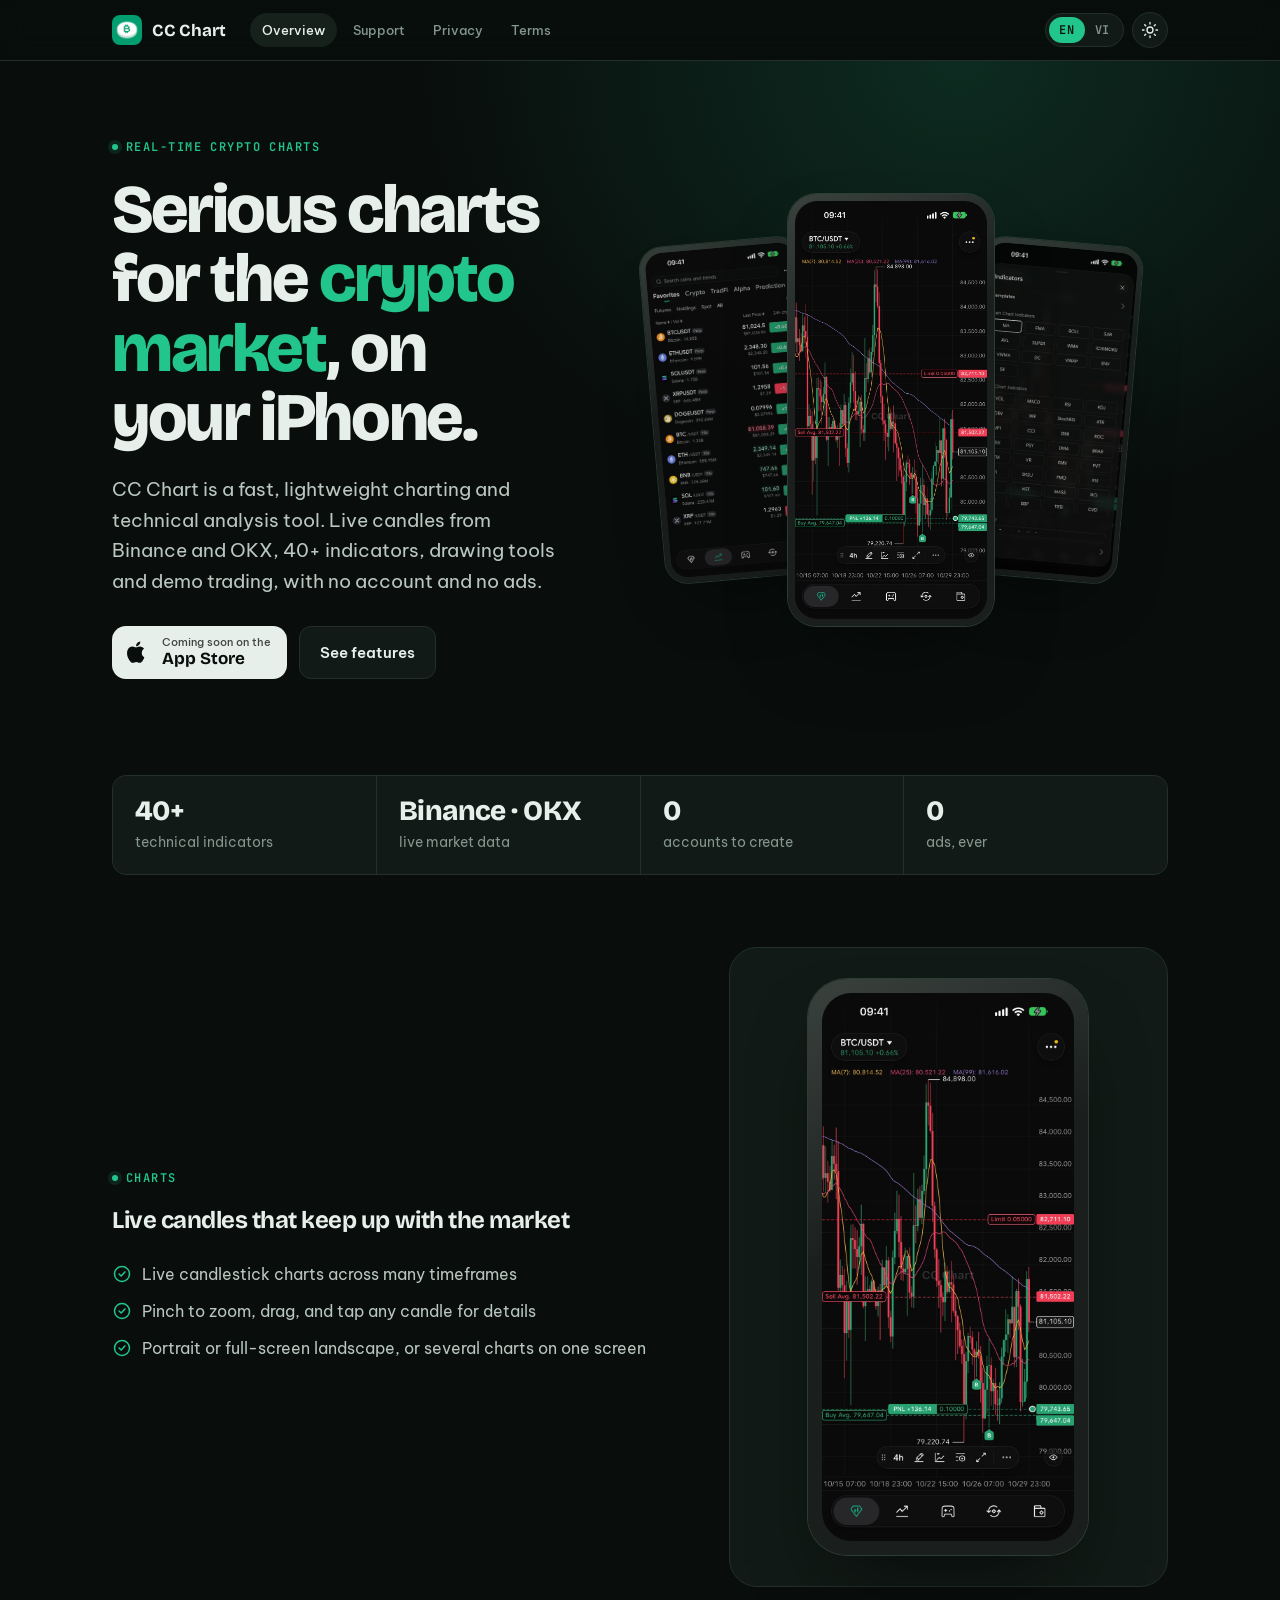
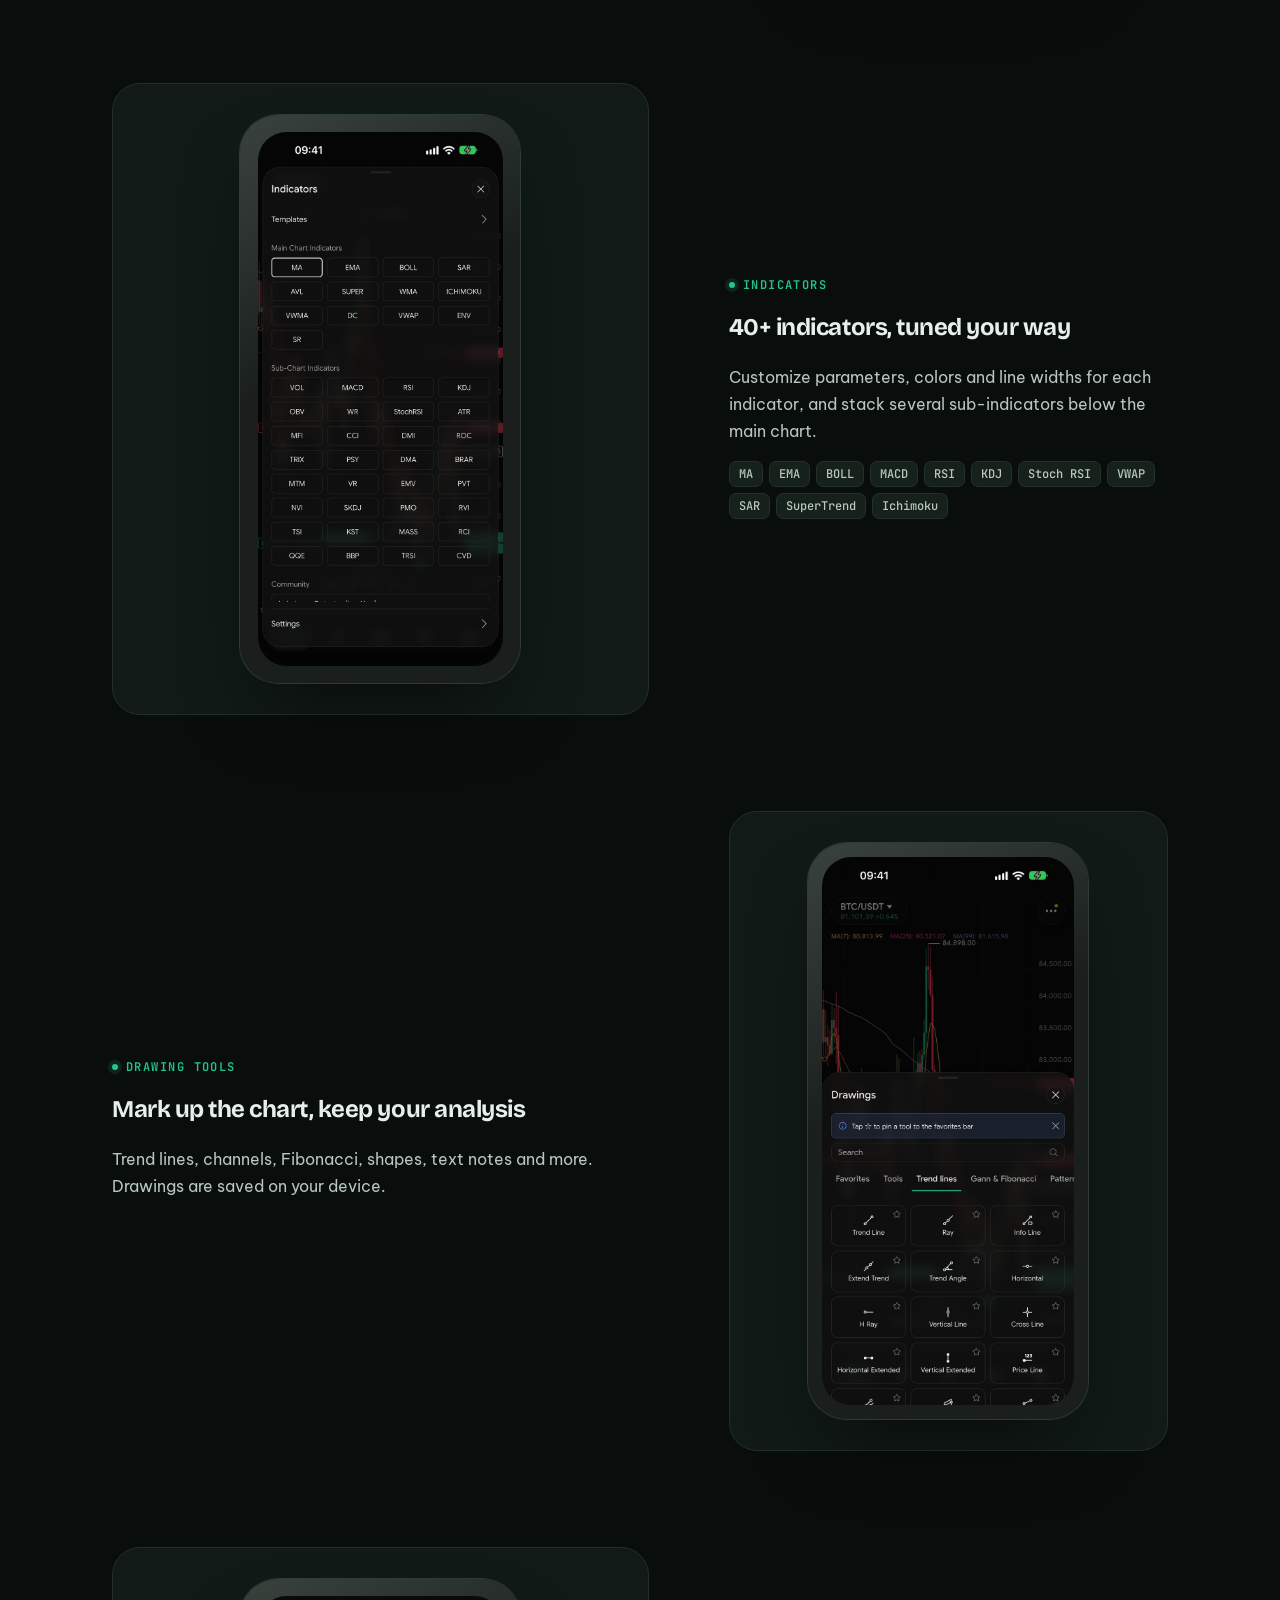
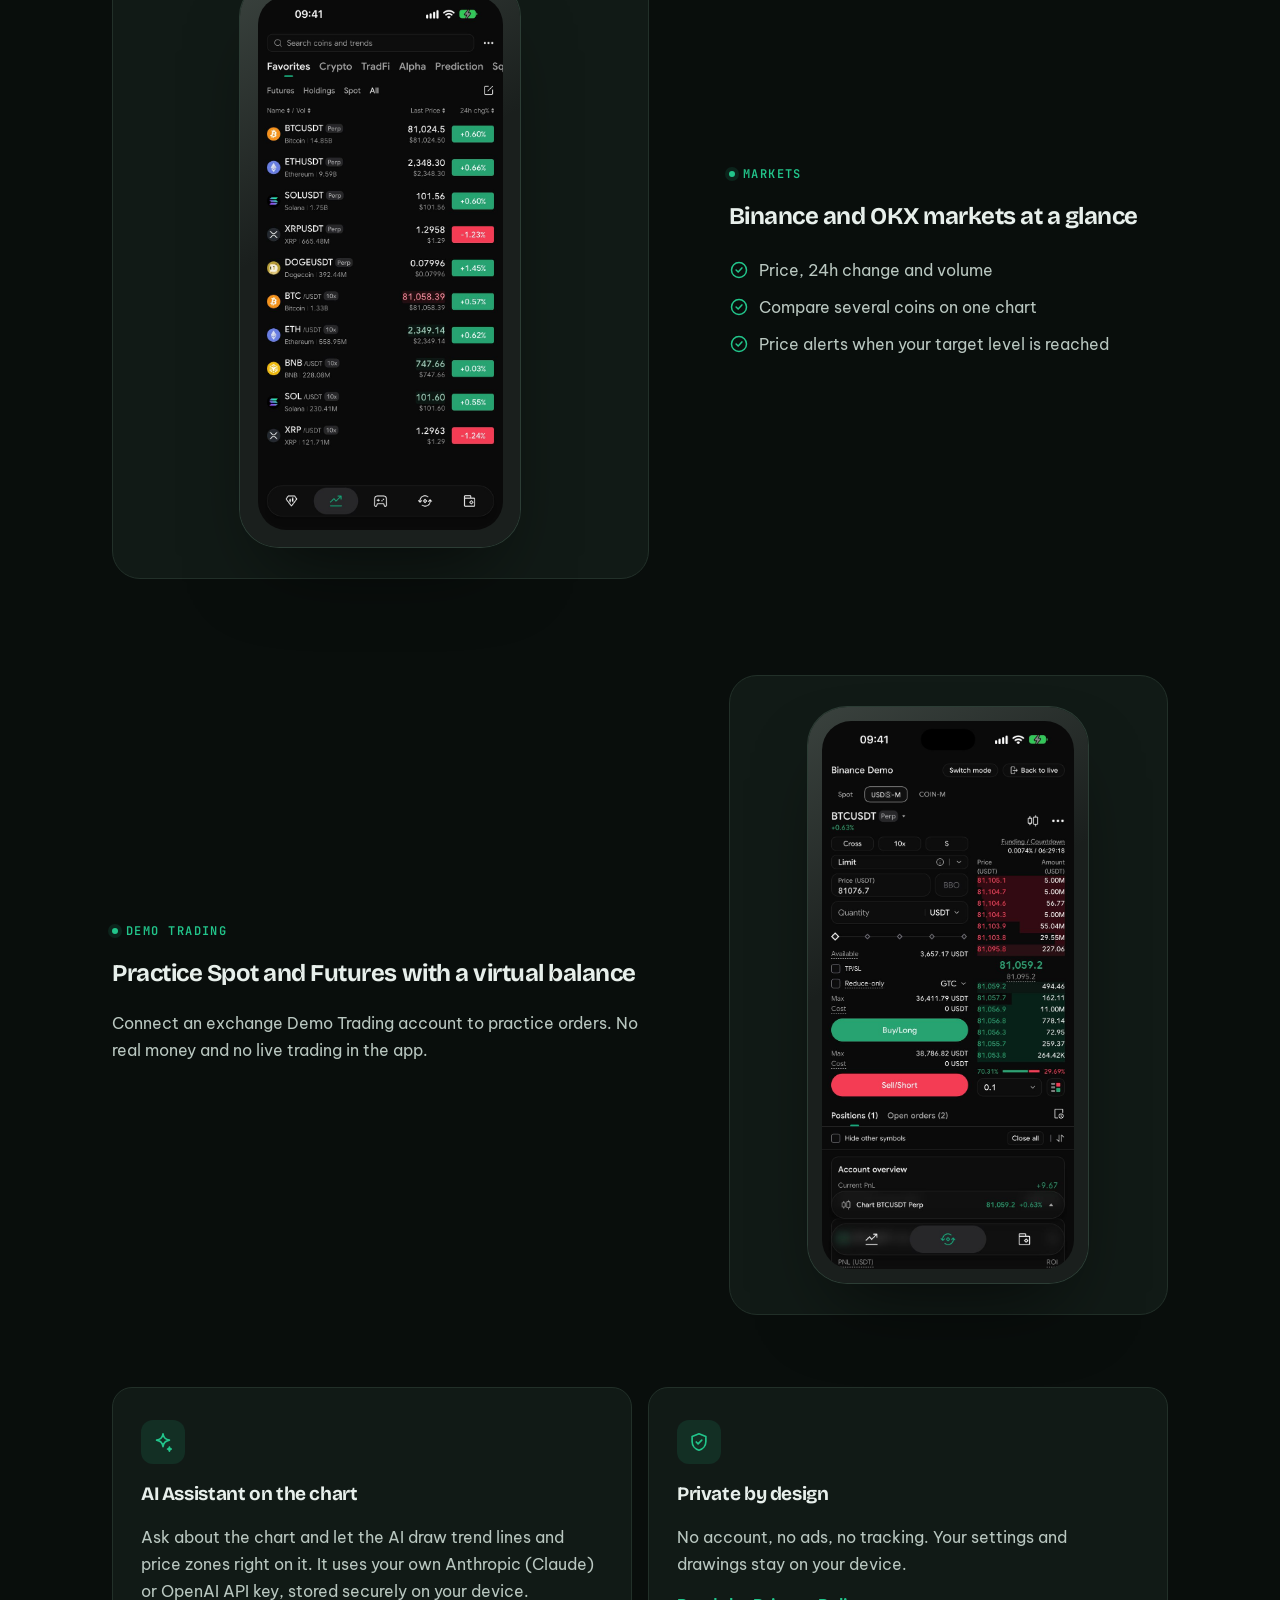
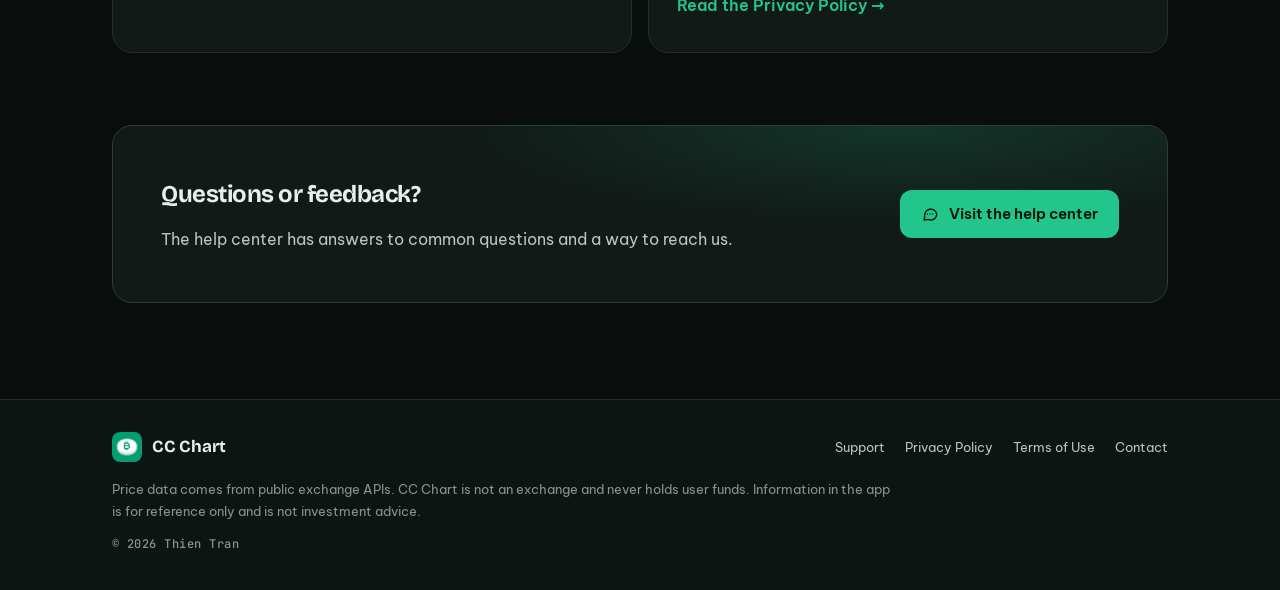
==== commit cefacd32: "Khung iPhone: ảnh app hiện đủ, không bị cắt hai mép Co-Authored-By: Claude Opus 5.5 <noreply@anthrop" ====
--- a/index.html
+++ b/index.html
@@ -292,12 +292,12 @@
 
 /* Phone frame: real simulator screenshots inside a drawn iPhone bezel. */
 .phone {
-  position: relative; width: 100%; aspect-ratio: 1320 / 2868; max-width: 100%;
-  border-radius: 13.5% / 6.2%; padding: 3.2%;
+  position: relative; width: 100%; max-width: 100%;
+  border-radius: 14% / 6.6%; padding: 3.2%;
   background: linear-gradient(150deg, var(--bezel-hi), var(--bezel) 40%);
   box-shadow: 0 0 0 1px var(--line-2), 0 40px 80px -30px rgba(0, 0, 0, 0.65);
 }
-.phone img { display: block; width: 100%; height: 100%; object-fit: cover; border-radius: 11.4% / 5.25%; background: #000; }
+.phone img { display: block; width: 100%; height: auto; aspect-ratio: 720 / 1565; border-radius: 11.6% / 5.35%; background: #000; }
 :root { --bezel: #1a1f1d; --bezel-hi: #3a423e; }
 :root[data-mode="light"] { --bezel: #202624; --bezel-hi: #4a5450; }
 
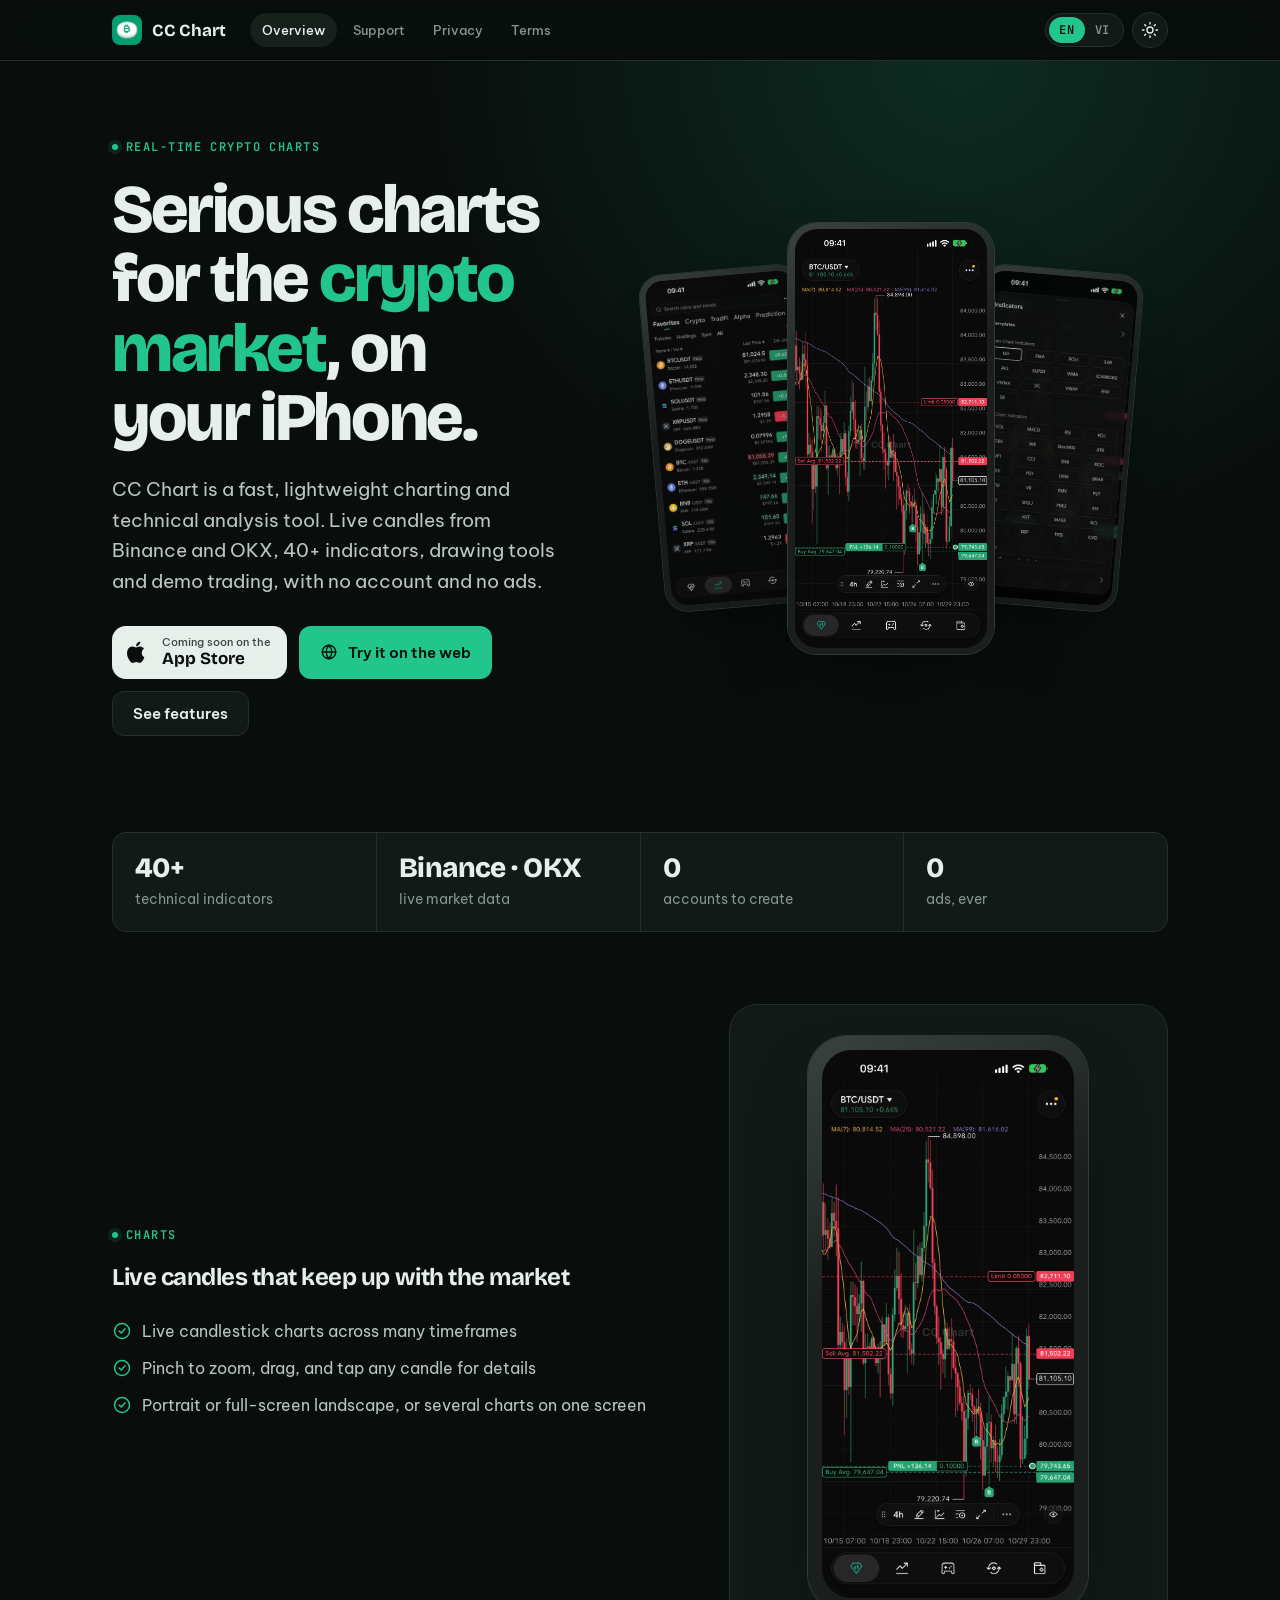
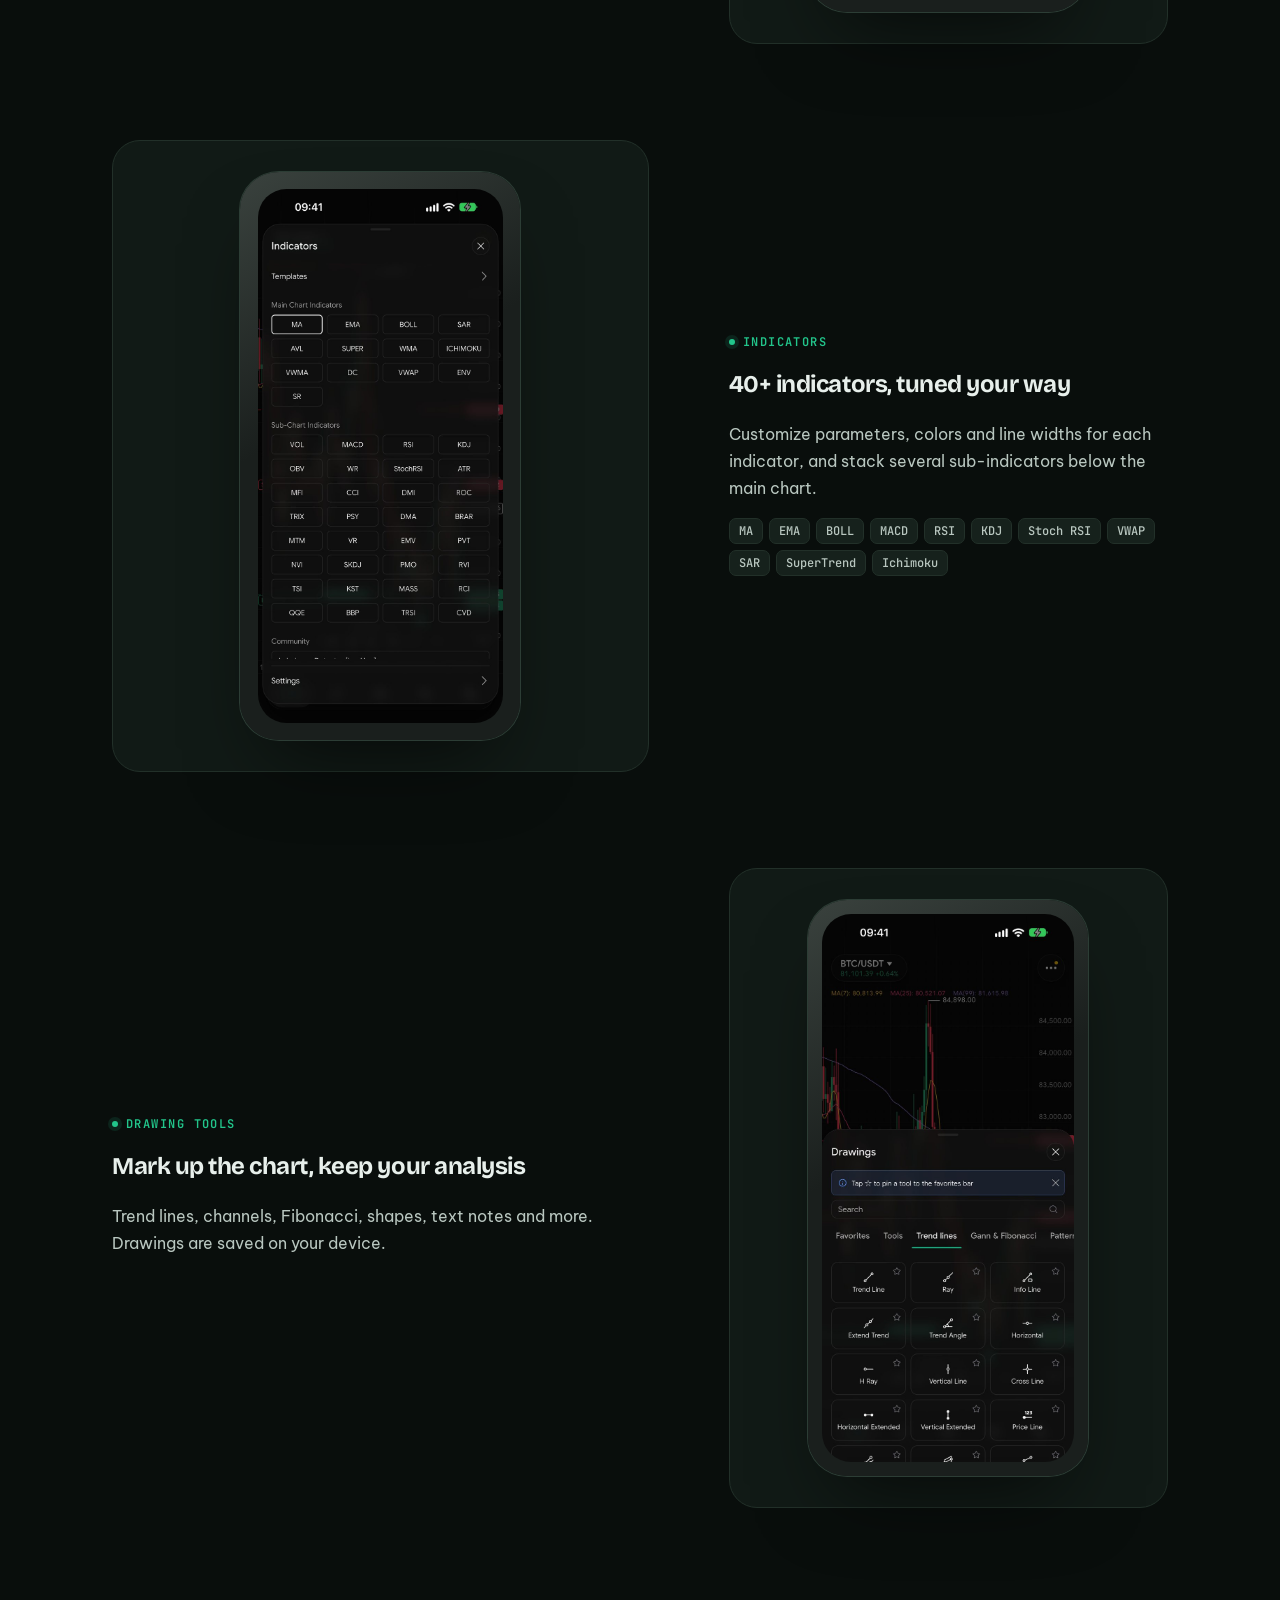
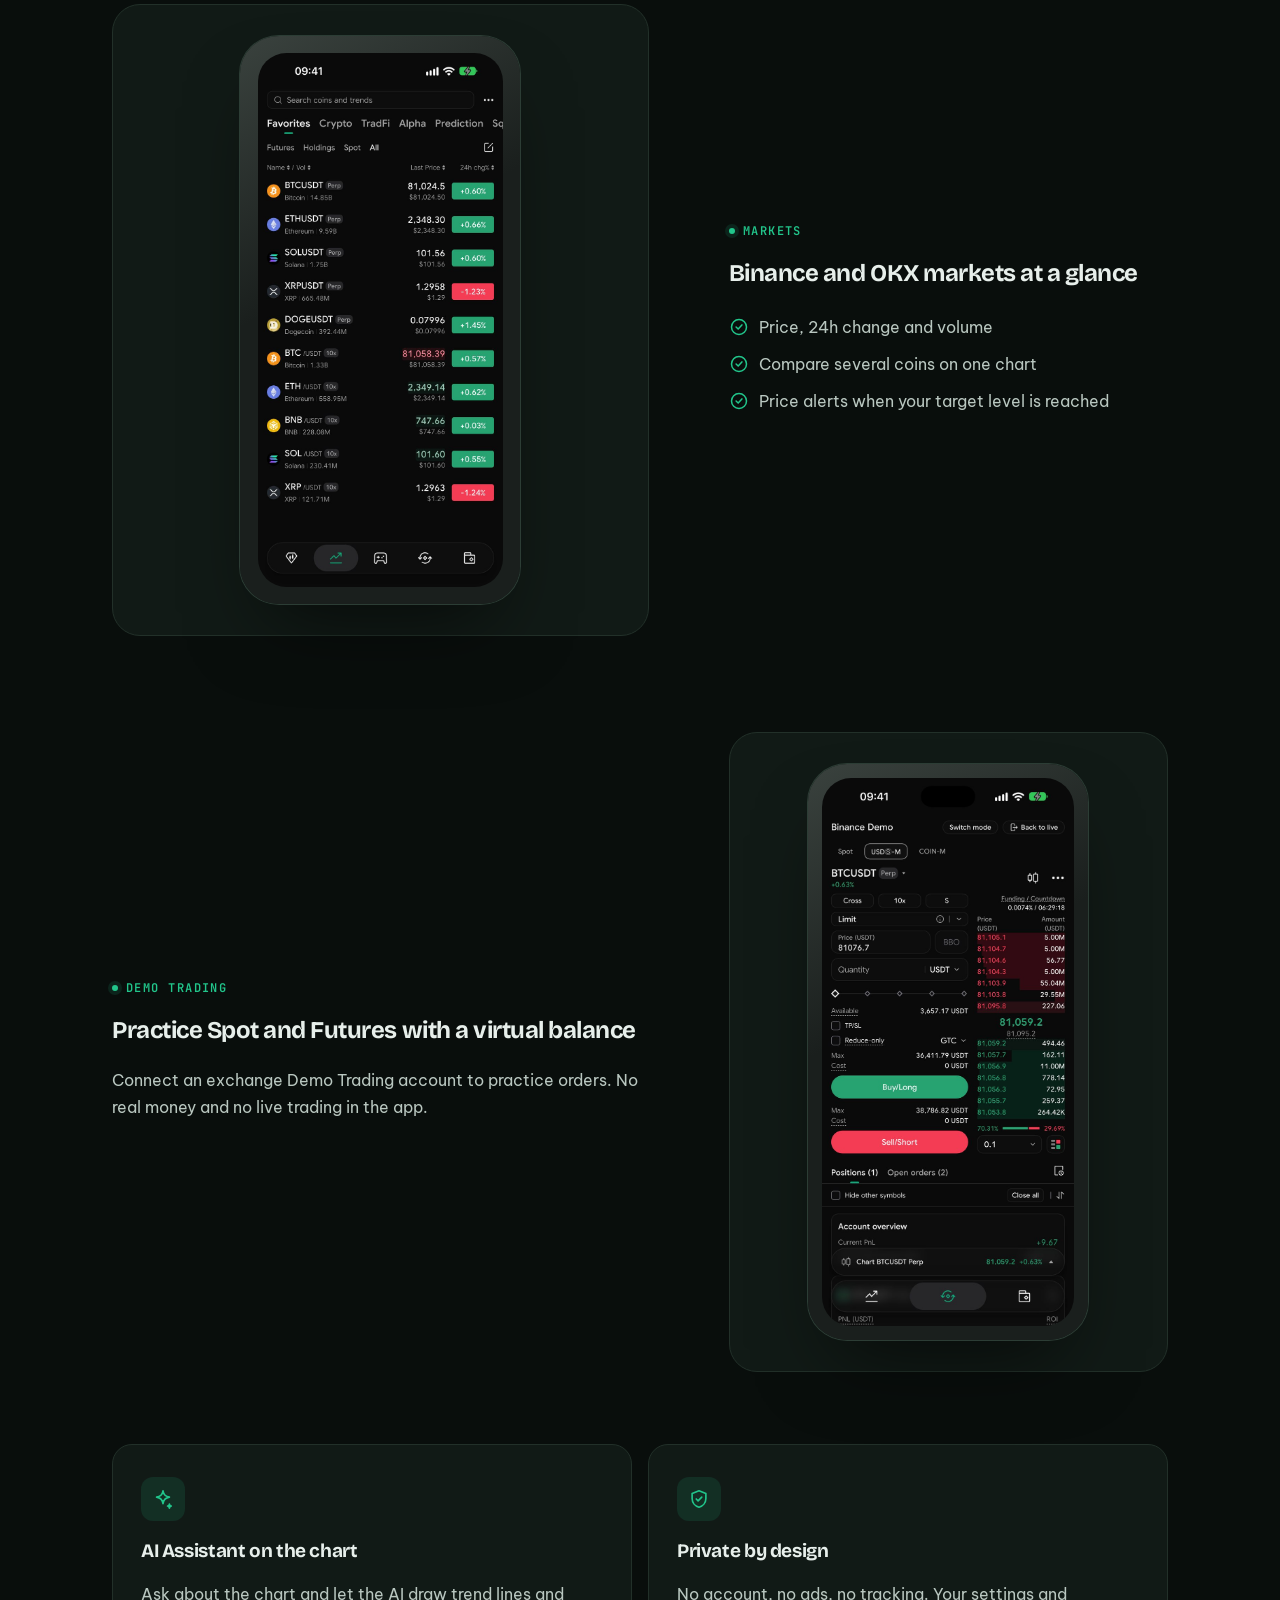
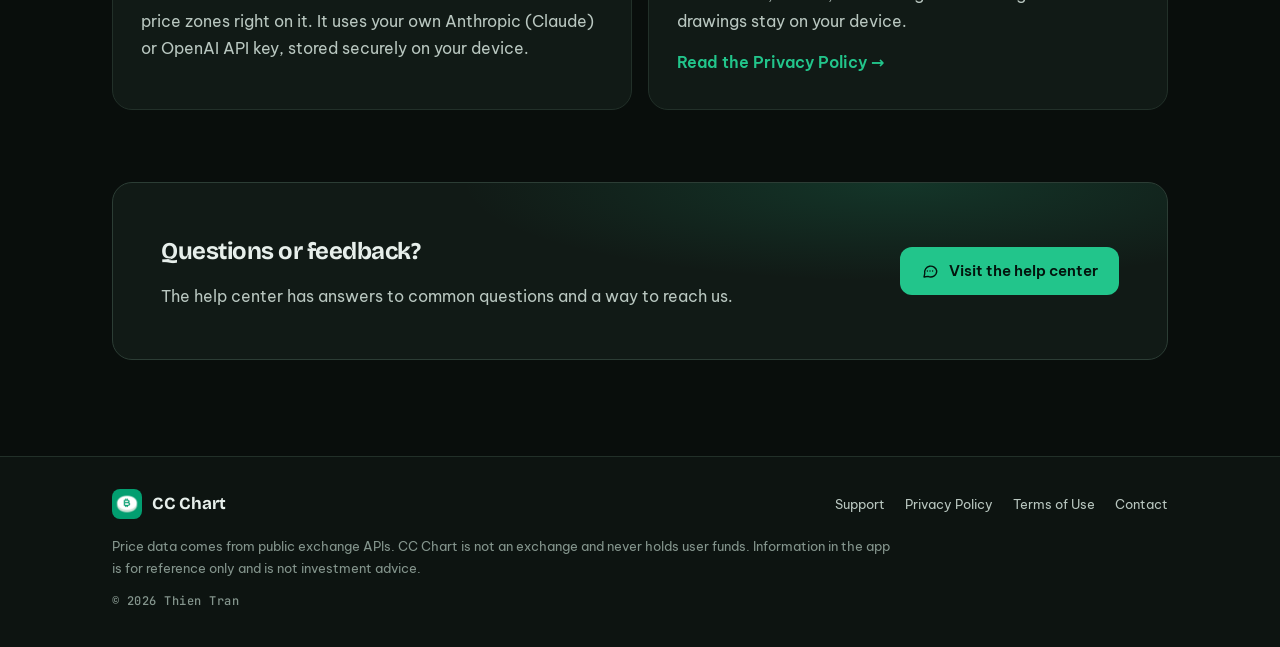
==== commit e0460b89: "Trang chủ: nút "Try it on the web" mở bản web công khai cc-chart.vercel.app Co-Authored-By: Claude O" ====
--- a/index.html
+++ b/index.html
@@ -409,6 +409,7 @@
           <svg viewBox="0 0 24 24" fill="currentColor" aria-hidden="true"><path d="M16.4 12.6c0-2.4 2-3.6 2.1-3.7-1.2-1.7-3-1.9-3.6-2-1.5-.2-3 .9-3.8.9-.8 0-2-.9-3.3-.9-1.7 0-3.3 1-4.1 2.5-1.8 3.1-.5 7.6 1.3 10.1.8 1.2 1.8 2.6 3.1 2.5 1.2 0 1.7-.8 3.2-.8s1.9.8 3.2.8c1.3 0 2.2-1.2 3-2.4.9-1.4 1.3-2.7 1.3-2.8 0 0-2.4-1-2.4-4.2ZM14 5.3c.7-.8 1.1-1.9 1-3-1 0-2.1.7-2.8 1.5-.6.7-1.2 1.8-1 2.9 1 .1 2.1-.6 2.8-1.4Z"/></svg>
           <span><small><span class="en">Coming soon on the</span><span class="vi">Sắp có trên</span></small><b>App Store</b></span>
         </span>
+        <a class="btn btn-primary" href="https://cc-chart.vercel.app" target="_blank" rel="noopener"><svg viewBox="0 0 24 24" fill="none" stroke="currentColor" stroke-width="1.8" stroke-linecap="round" stroke-linejoin="round" aria-hidden="true"><circle cx="12" cy="12" r="9"/><path d="M3 12h18M12 3c2.5 2.6 3.7 5.6 3.7 9s-1.2 6.4-3.7 9c-2.5-2.6-3.7-5.6-3.7-9S9.5 5.6 12 3Z"/></svg><span class="en">Try it on the web</span><span class="vi">Dùng bản web</span></a>
         <a class="btn btn-ghost" href="#features"><span class="en">See features</span><span class="vi">Xem tính năng</span></a>
       </div>
     </div>
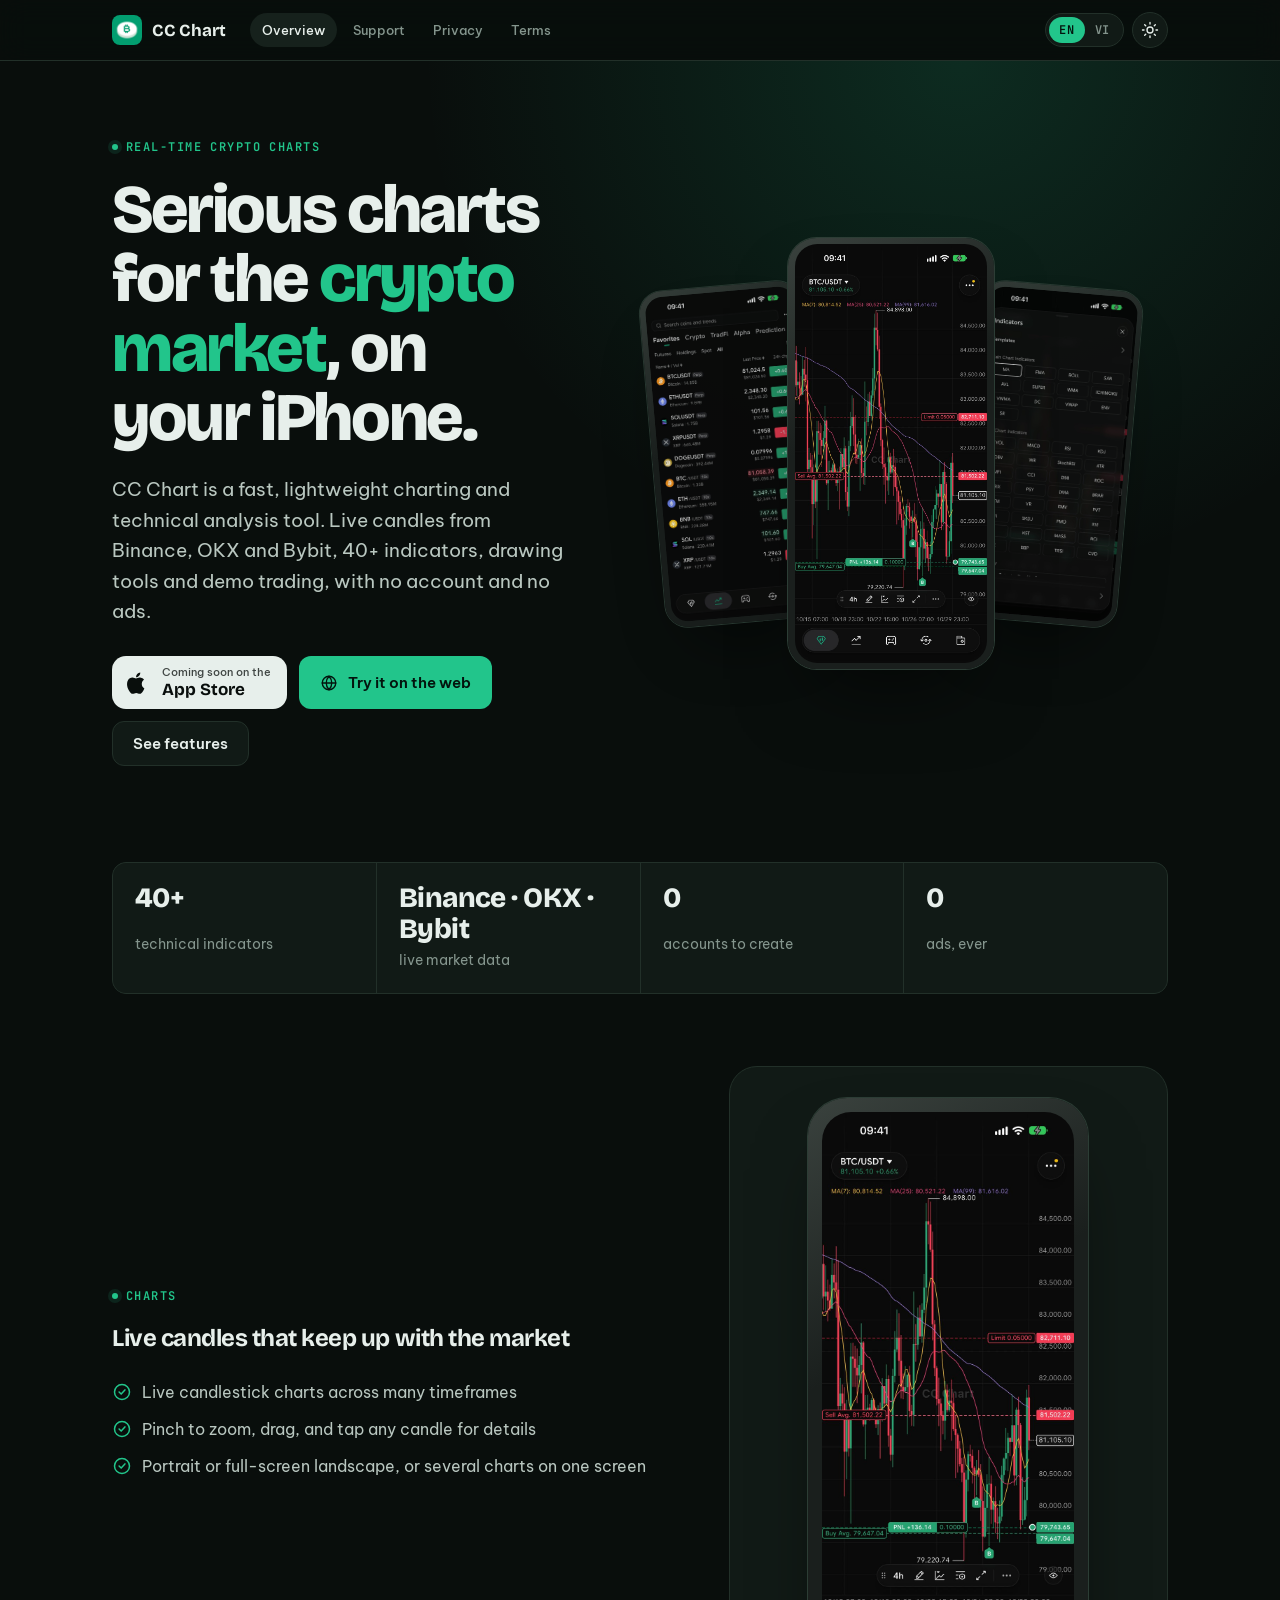
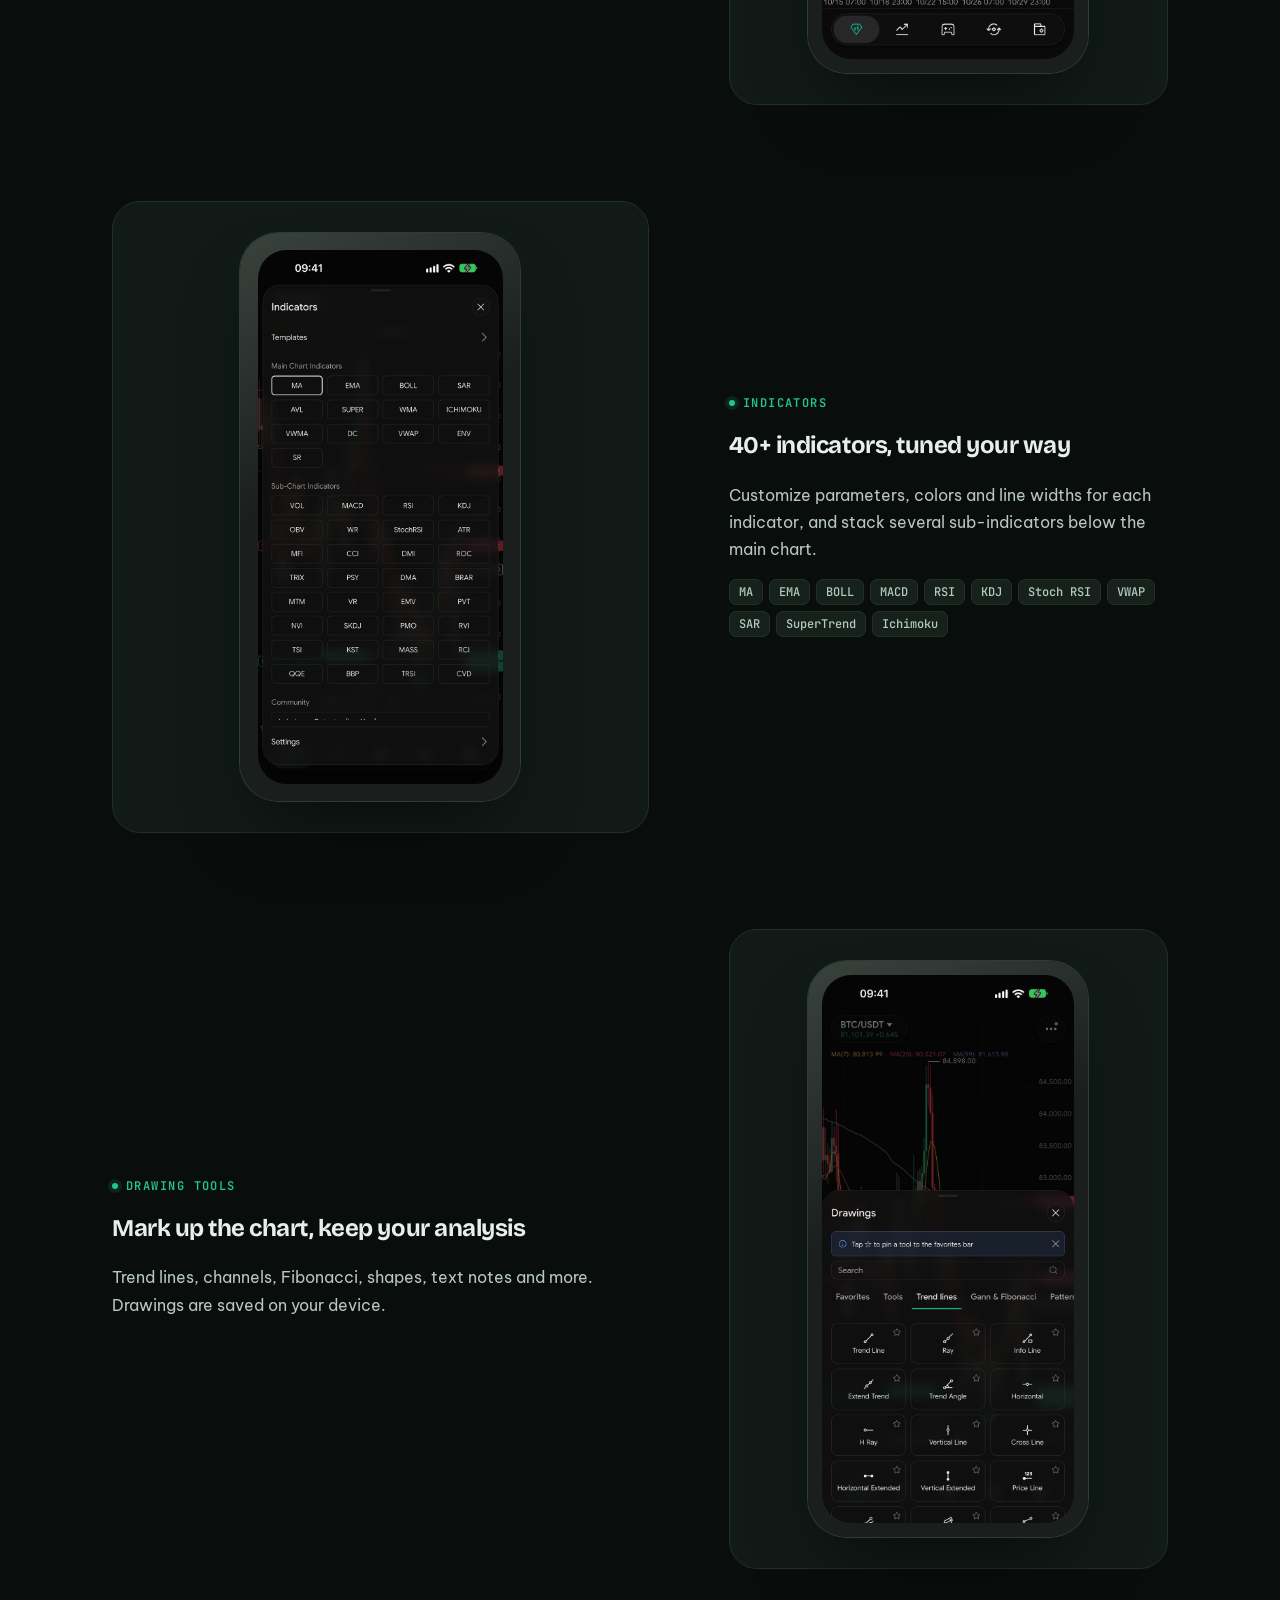
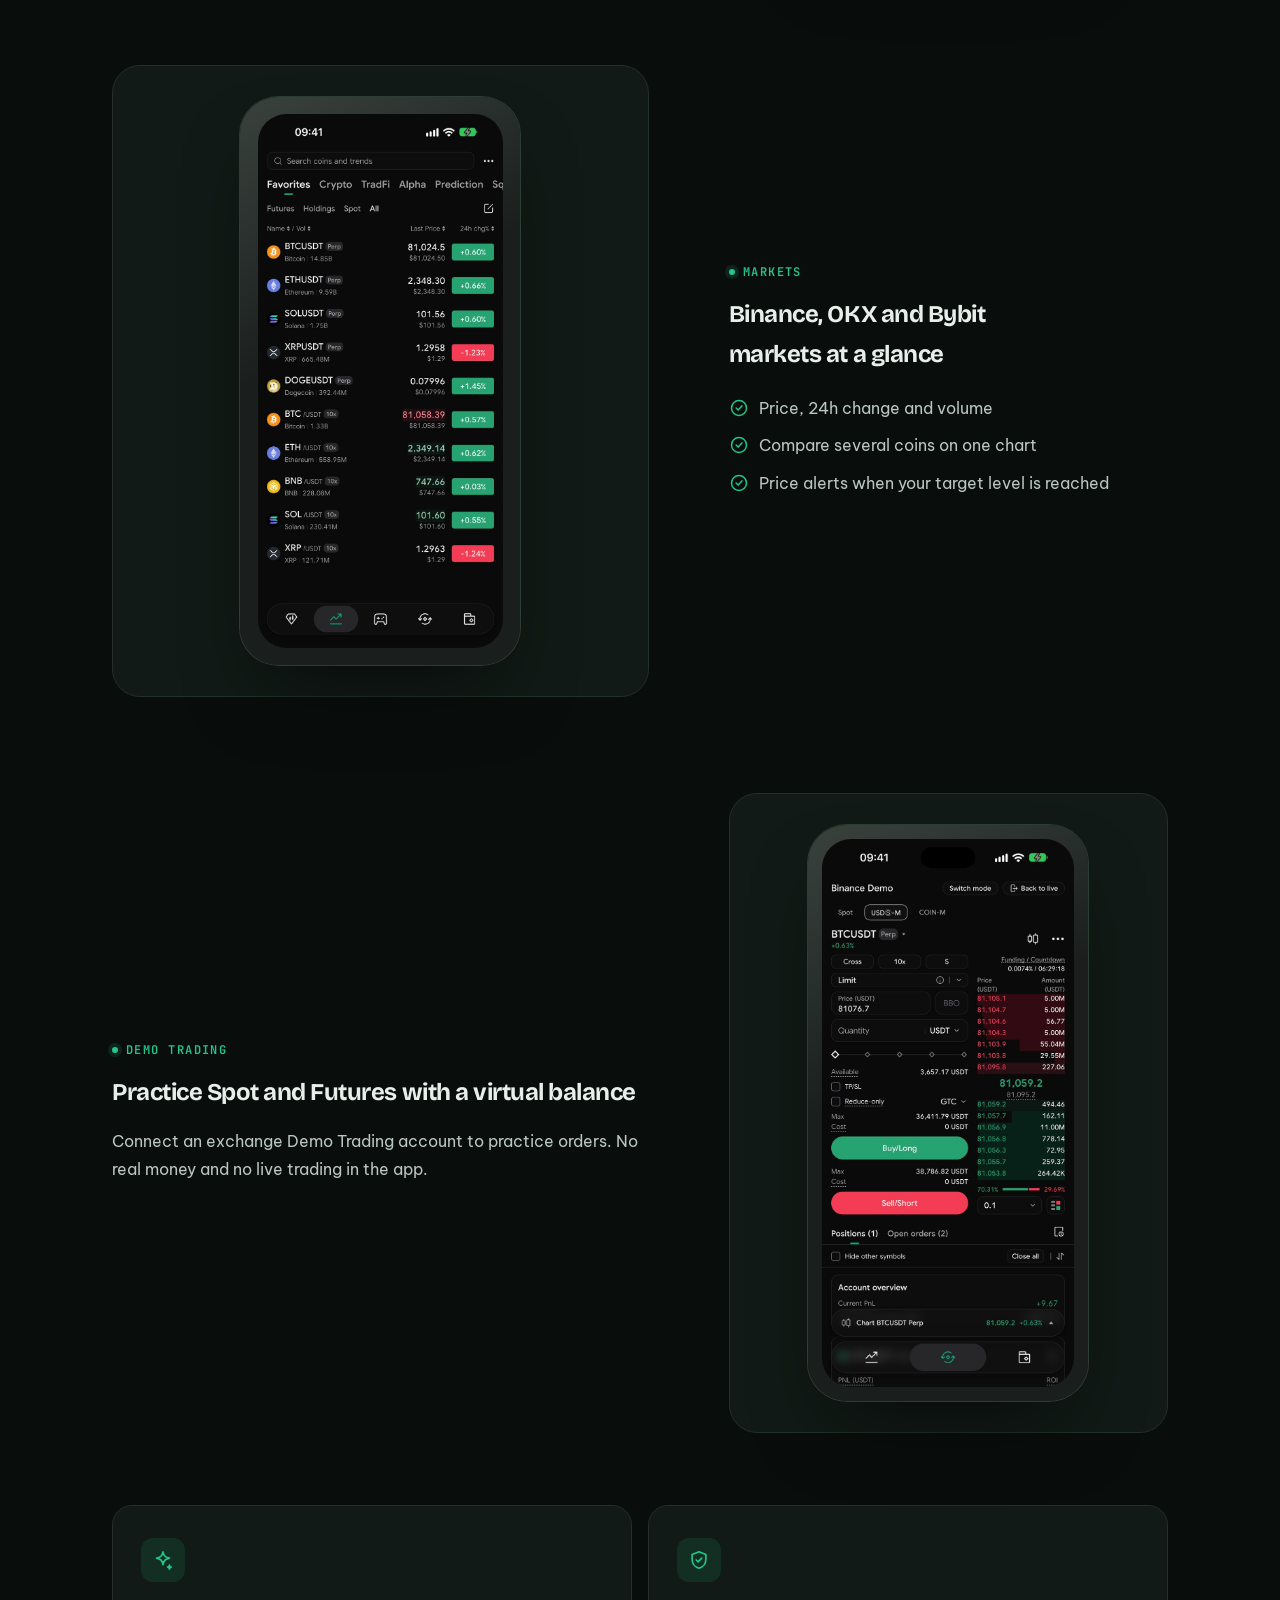
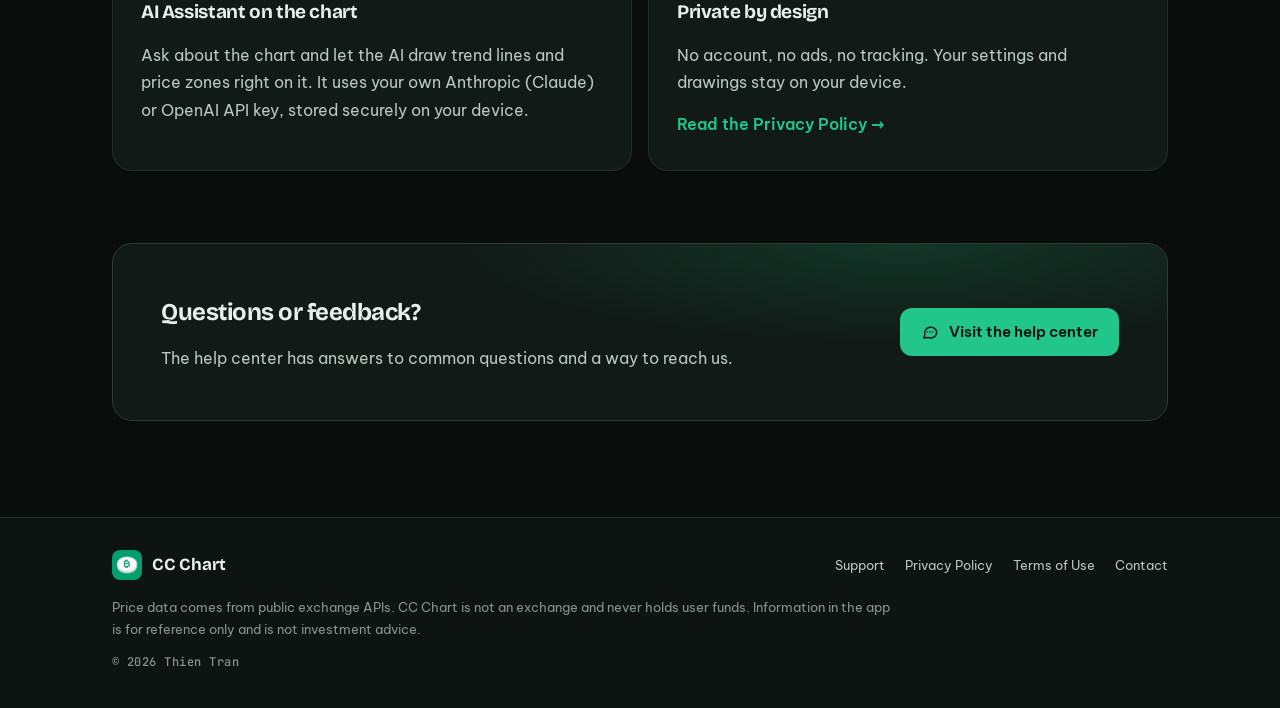
==== commit 9c5ef7bb: "Thêm Bybit vào danh sách sàn (trang chủ, hỗ trợ, quyền riêng tư, điều khoản)" ====
--- a/index.html
+++ b/index.html
@@ -401,8 +401,8 @@
       <span class="eyebrow"><span class="en">Real-time crypto charts</span><span class="vi">Biểu đồ crypto thời gian thực</span></span>
       <h1><span class="en">Serious charts for the <em>crypto market</em>, on your iPhone.</span><span class="vi">Biểu đồ chuyên sâu cho <em>thị trường crypto</em>, ngay trên iPhone.</span></h1>
       <p class="lead">
-        <span class="en">CC Chart is a fast, lightweight charting and technical analysis tool. Live candles from Binance and OKX, 40+ indicators, drawing tools and demo trading, with no account and no ads.</span>
-        <span class="vi">CC Chart là công cụ xem biểu đồ và phân tích kỹ thuật gọn nhẹ, nhanh. Nến thời gian thực từ Binance và OKX, hơn 40 chỉ báo, công cụ vẽ và giao dịch demo, không cần tài khoản, không quảng cáo.</span>
+        <span class="en">CC Chart is a fast, lightweight charting and technical analysis tool. Live candles from Binance, OKX and Bybit, 40+ indicators, drawing tools and demo trading, with no account and no ads.</span>
+        <span class="vi">CC Chart là công cụ xem biểu đồ và phân tích kỹ thuật gọn nhẹ, nhanh. Nến thời gian thực từ Binance, OKX và Bybit, hơn 40 chỉ báo, công cụ vẽ và giao dịch demo, không cần tài khoản, không quảng cáo.</span>
       </p>
       <div class="cta-row">
         <span class="soon" aria-label="Coming soon on the App Store">
@@ -422,7 +422,7 @@
   <div class="wrap stats-wrap">
     <div class="stats">
       <div><b class="mono">40+</b><span class="en">technical indicators</span><span class="vi">chỉ báo kỹ thuật</span></div>
-      <div><b>Binance · OKX</b><span class="en">live market data</span><span class="vi">dữ liệu thị trường trực tiếp</span></div>
+      <div><b>Binance · OKX · Bybit</b><span class="en">live market data</span><span class="vi">dữ liệu thị trường trực tiếp</span></div>
       <div><b class="mono">0</b><span class="en">accounts to create</span><span class="vi">tài khoản phải tạo</span></div>
       <div><b class="mono">0</b><span class="en">ads, ever</span><span class="vi">quảng cáo</span></div>
     </div>
@@ -471,7 +471,7 @@
     <div class="row flip">
       <div class="row-copy">
         <span class="eyebrow"><span class="en">Markets</span><span class="vi">Thị trường</span></span>
-        <h2><span class="en">Binance and OKX markets at a glance</span><span class="vi">Thị trường Binance và OKX trong tầm mắt</span></h2>
+        <h2><span class="en">Binance, OKX and Bybit markets at a glance</span><span class="vi">Thị trường Binance, OKX và Bybit trong tầm mắt</span></h2>
         <ul class="ticks en">
           <li><svg viewBox="0 0 24 24" fill="none" stroke="currentColor" stroke-width="1.8" stroke-linecap="round" stroke-linejoin="round" aria-hidden="true"><circle cx="12" cy="12" r="9"/><path d="m8.5 12 2.5 2.5 4.5-5"/></svg><span>Price, 24h change and volume</span></li>
           <li><svg viewBox="0 0 24 24" fill="none" stroke="currentColor" stroke-width="1.8" stroke-linecap="round" stroke-linejoin="round" aria-hidden="true"><circle cx="12" cy="12" r="9"/><path d="m8.5 12 2.5 2.5 4.5-5"/></svg><span>Compare several coins on one chart</span></li>
